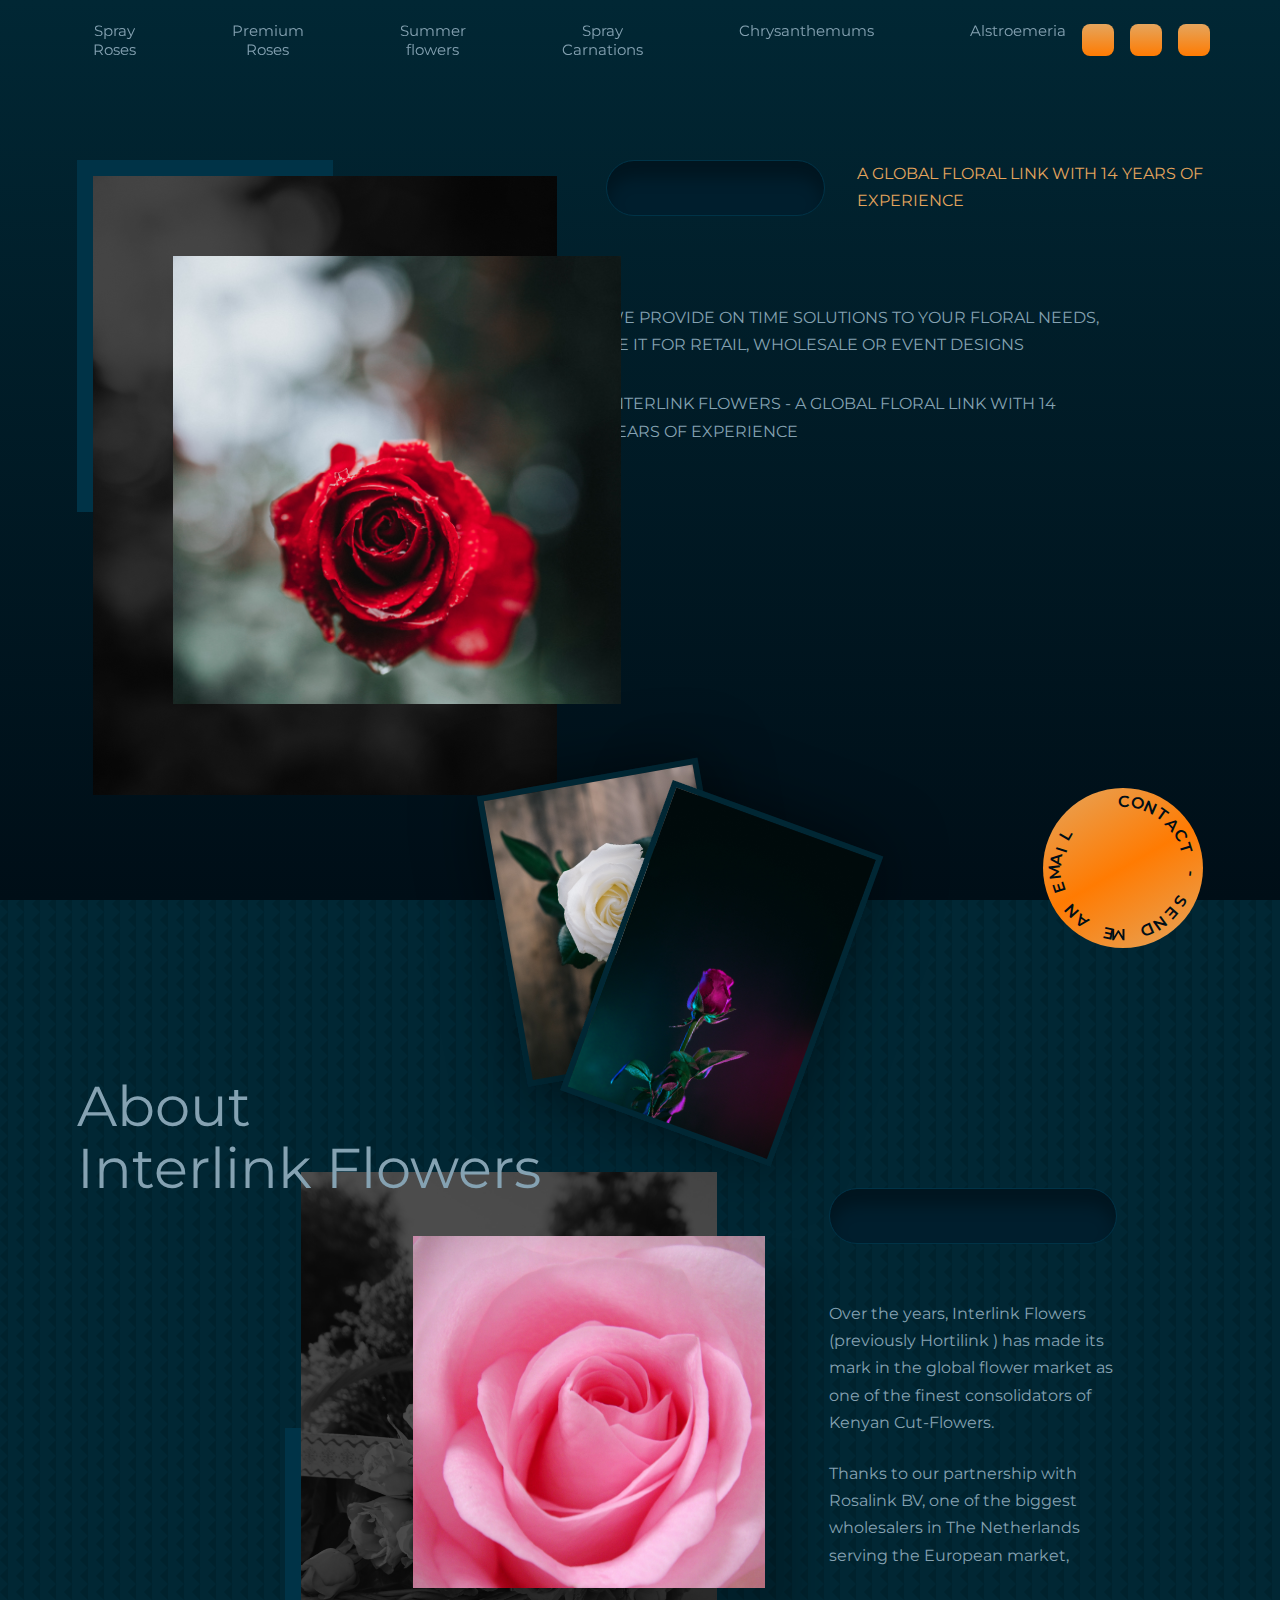
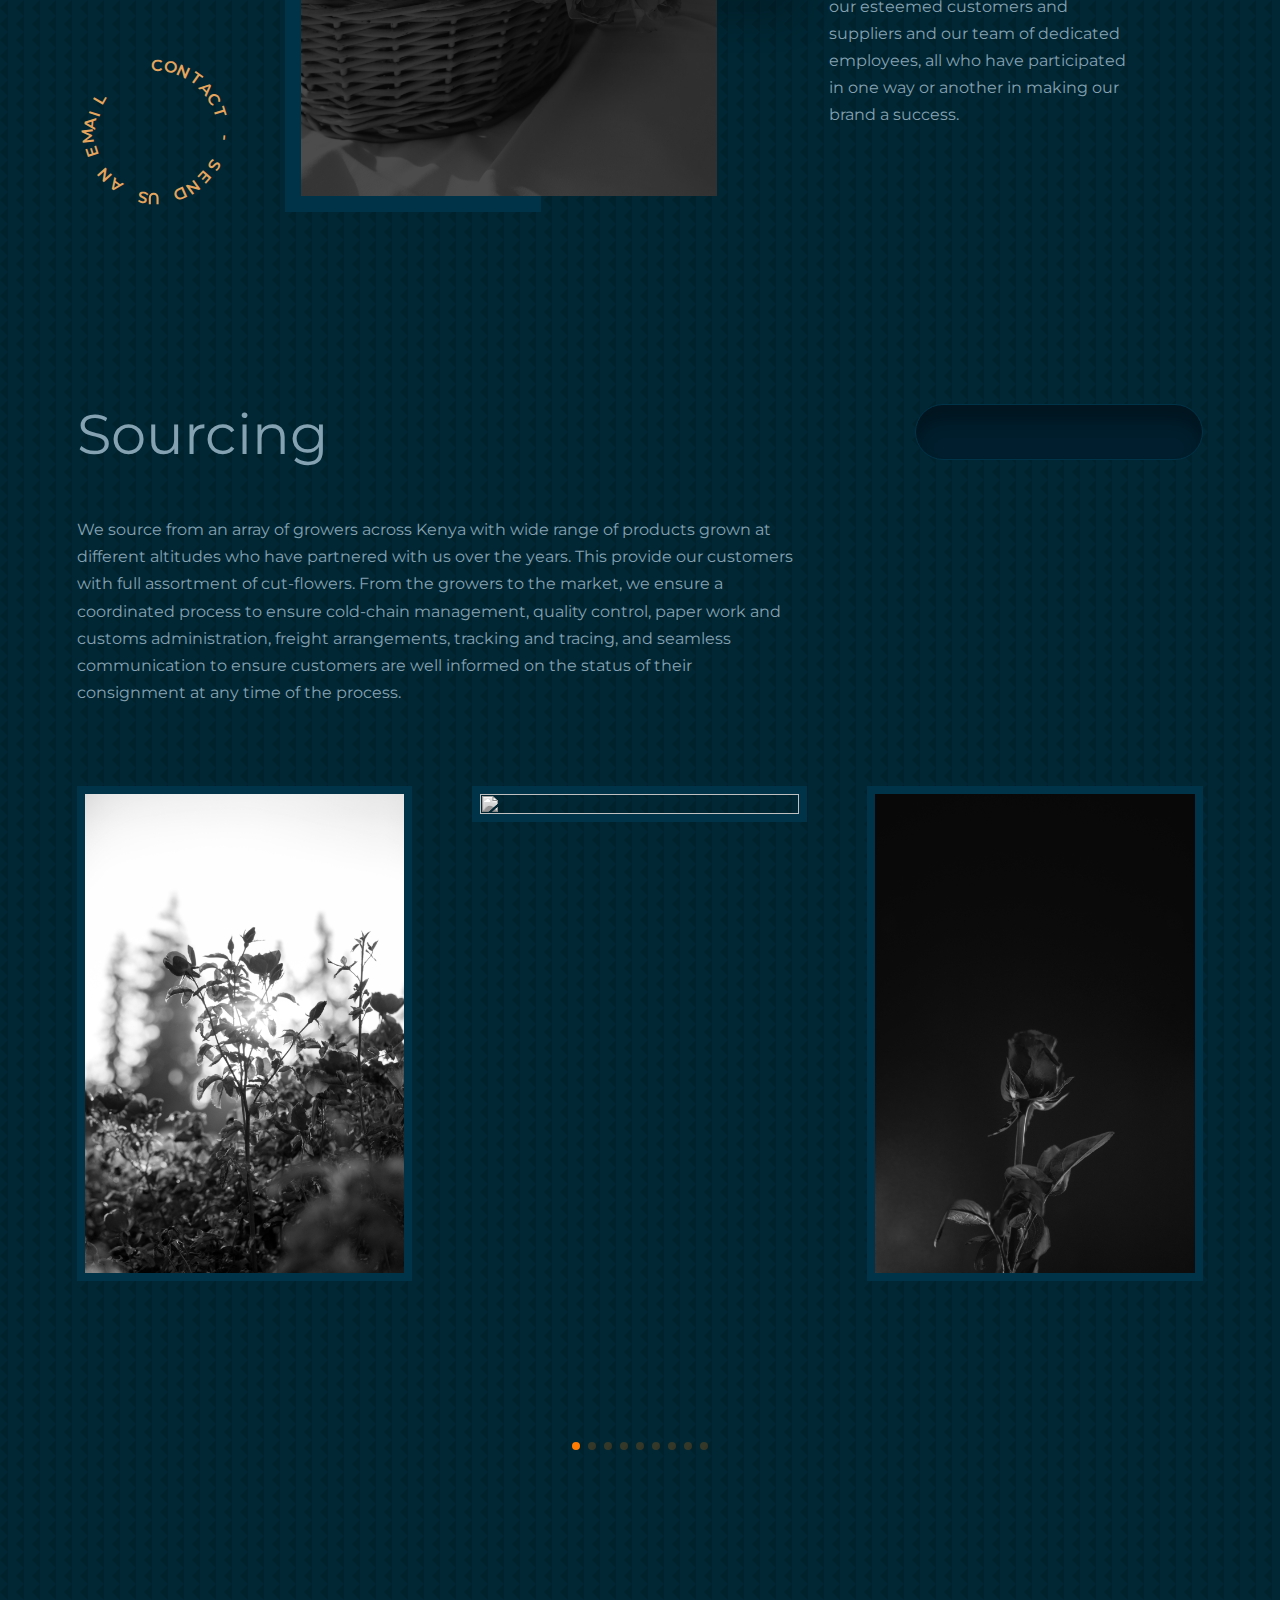
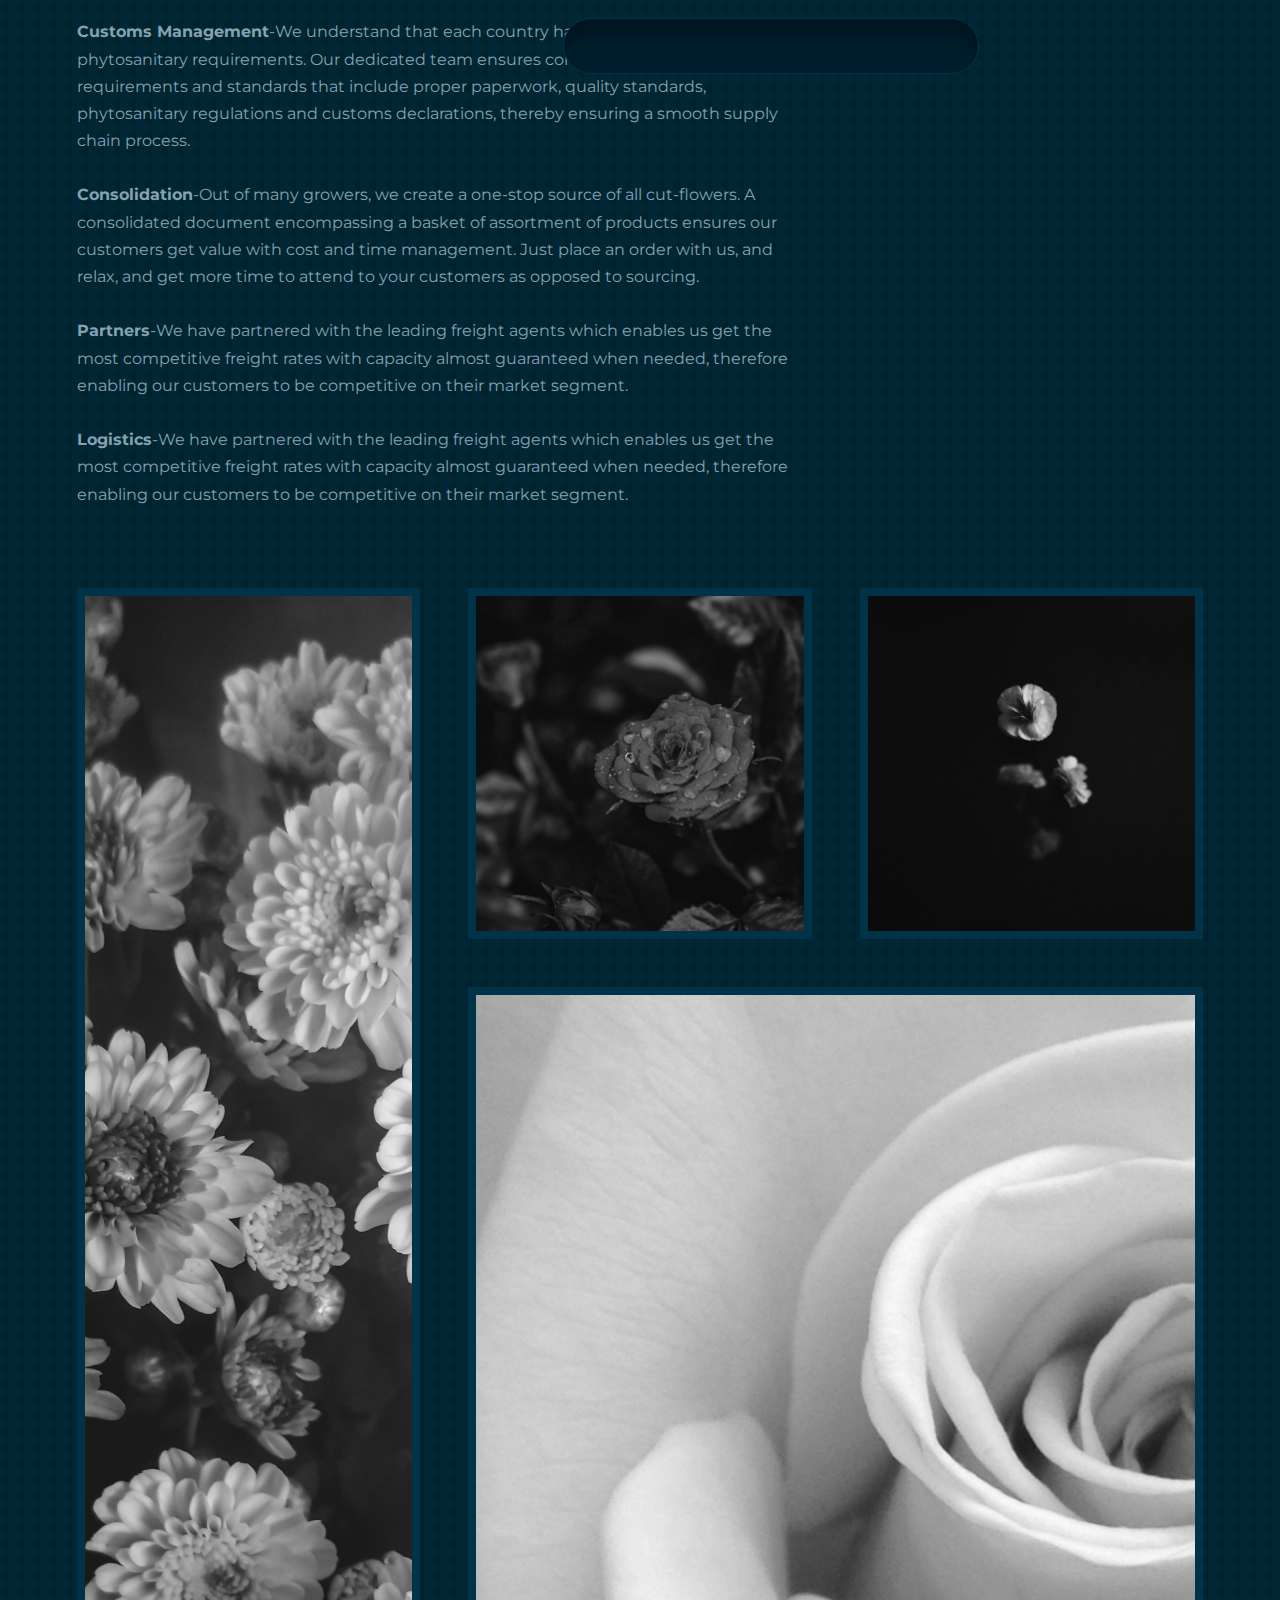
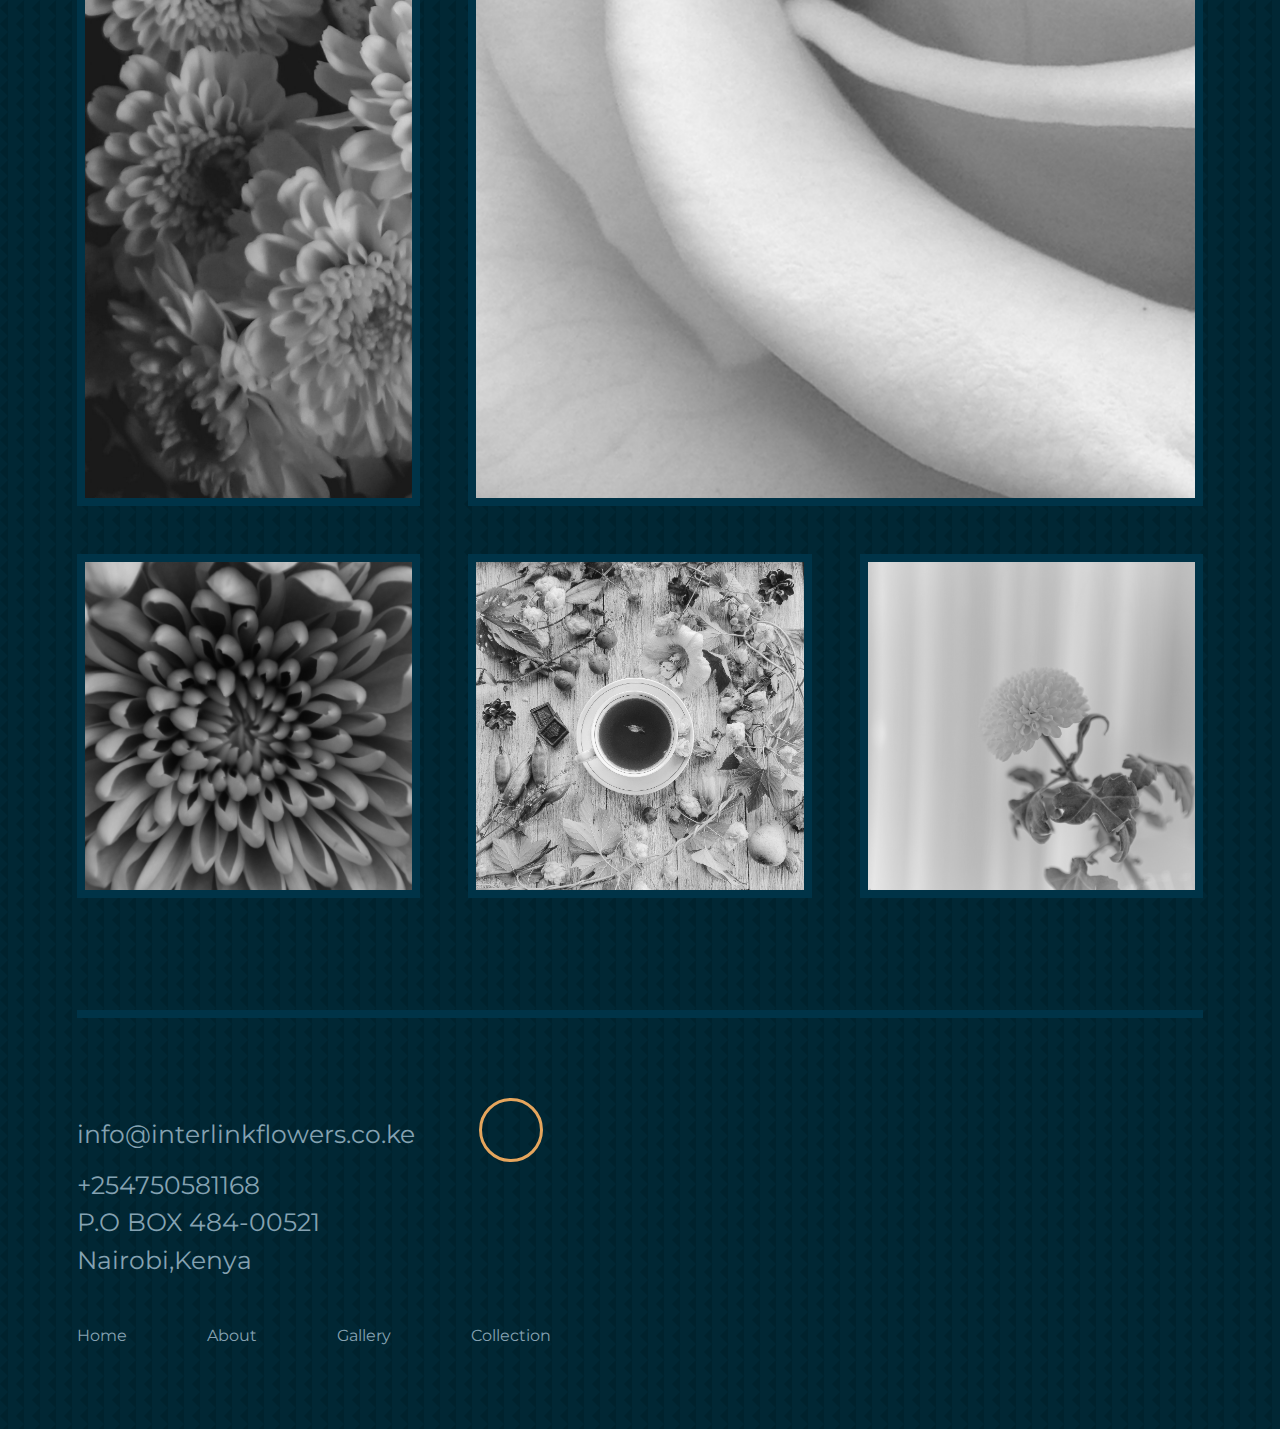
==== index.html @ 33b81137 "Updated the font-size of the footer content &  aligned it to center" ====
<html lang="en">
<head>
    <meta charset="UTF-8">
    <meta http-equiv="X-UA-Compatible" content="IE=edge">
    <meta name="viewport" content="width=device-width, initial-scale=1.0">
    <title>Interlink Flowers </title>
    <link rel="icon" href="images/interlink logo.png" type="image/icon type">
    <!-- GOOGLE FONT (Monserrat) -->
    <link href="https://fonts.googleapis.com/css2?family=Montserrat:wght@300;400;500;600;700&display=swap" rel="stylesheet">
    <!-- ICONSCOUT CDN -->
    <link rel="stylesheet" href="https://unicons.iconscout.com/release/v4.0.0/css/line.css">
    <!-- SWIPERJS CDN -->
    <link rel="stylesheet" href="https://unpkg.com/swiper/swiper-bundle.min.css"/>
    <!-- CUSTOM STYLESHEET -->
    <link rel="stylesheet" href="./style.css">
</head>
<body>
    <nav>
        <div class="container nav__container">
            <a href="index.html" class="nav__logo"><img src="./images/interlink logo.png" alt="Nav Logo"></a>
            <ul class="nav__links">
                <li><button class="homebutton"><a href="./sprayroses.html">Spray Roses</a></button></li>
                <li><button class="homebutton"><a href="./premiumroses.html">Premium Roses</a></button></li>
                <li><button class="homebutton"><a href="./summer.html">Summer flowers</a></button></li>
                <li><button class="homebutton"><a href="./sprayca.html">Spray Carnations</a></button></li>
                <li><button class="homebutton"><a href="./chrysan.html">Chrysanthemums</a></button></li>
                <li><button class="homebutton"><a href="./alstra.html">Alstroemeria</a></button></li>
            </ul>
            <ul class="nav__socials">
                <li><a href="https://instagram.com/" target="_blank"><i class="uil uil-instagram-alt"></i></a></li>
                <li><a href="https://instagram.com/" target="_blank"><i class="uil uil-twitter"></i></a></li>
                <li><a href="https://instagram.com/" target="_blank"><i class="uil uil-youtube"></i></a></li>
            </ul>
            <button class="nav__toggle-btn" id="nav__toggle-open"><i class="uil uil-bars"></i></button>
            <button class="nav__toggle-btn" id="nav__toggle-close"><i class="uil uil-multiply"></i></button>
        </div>
    </nav>
    <!--=================================== END OF NAV ===================================-->





    <header>
        <div class="container header__container">
            <div class="header__left">
                <div class="header__image-bg"></div>
                <div class="header__image-lg">
                    <img src="./images/cole-keister-euu4qG9WOnk-unsplash.jpg" alt="Header Image">
                </div>
                <div class="header__image-sm">
                    <img src="./images/cole-keister-euu4qG9WOnk-unsplash.jpg" alt="Header Image">
                </div>
            </div>
            <div class="header__right">
                <div class="header__head">
                    <div class="empty header__empty"></div>
                    <a class="header__tag">A GLOBAL FLORAL LINK WITH 14 YEARS OF EXPERIENCE</a>
                </div>
                <p>WE PROVIDE ON TIME SOLUTIONS TO YOUR FLORAL NEEDS, BE IT FOR RETAIL, WHOLESALE OR
                    EVENT DESIGNS</p>
                <p>
                    INTERLINK FLOWERS - A GLOBAL FLORAL LINK WITH 14 YEARS OF EXPERIENCE
                </p>
                <a href="mailto:info@interlinkflowers.co.ke" class="header__btn-md">Let's Talk</a>
            </div>
        </div>
    </header>
    <div class="header__frames">
        <div class="header__frame">
            <img src="./images/annie-spratt-pDGNBK9A0sk-unsplash.jpg" alt="Header Frame One">
        </div>
        <div class="header__frame">
            <img src="./images/d-ng-tr-n-qu-c-_FSA44MuXn4-unsplash.jpg" alt="Header Frame Two">
        </div>
    </div>
    <a href="mailto:" class="contact__btn header__btn">
        <i class="uil uil-arrow-up-right"></i>
        <p>CONTACT - SEND ME AN EMAIL</p>
    </a>
    <!--=================================== END OF HEADER ===================================-->





    <section id="about">
        <div class="container about__container">
            <h2 class="about__title">About<br/>Interlink Flowers</h2>
            <a href="mailto: info@interlinkflowers.co.ke" class="contact__btn about__btn">
                <i class="uil uil-arrow-up-right"></i>
                <p>CONTACT - SEND US AN EMAIL</p>
            </a>
            <div class="about__left">
                <div class="about__image">
                    <div class="about__image-bg"></div>
                    <div class="about__image-lg">
                        <img src="./images/brigitte-tohm-buUFEtmNnjc-unsplash.jpg" alt="About Interlink">
                    </div>
                    <div class="about__image-sm">
                        <img src="./images/mike-castro-demaria-94BUerwdFP8-unsplash.jpg" alt="About Interlink">
                    </div>
                </div>
            </div>
            <div class="about__right">
                <div class="empty about__empty"></div>
                <p>
                    Over the years, Interlink Flowers (previously Hortilink ) has made its mark in the global flower
market as one of the finest consolidators of Kenyan Cut-Flowers.
                </p>
                <p>
                    Thanks to our partnership with
                    Rosalink BV, one of the biggest wholesalers in The Netherlands serving the European market,
                </p>
                <p>
                    our
                    esteemed customers and suppliers and our team of dedicated employees, all who have participated
                    in one way or another in making our brand a success.
                </p>
            </div>
        </div>
    </section>
    <!--=================================== END OF ABOUT ===================================-->





    <section id="gallery">
        <div class="container gallery__container swiper mySwiper">
            <div class="gallery__head">
                <h2 class="gallery__title">Sourcing</h2>
                <div class="empty gallery__empty"></div>
            </div>
            <p>
                We source from an array of growers across Kenya with wide range of products grown at different
altitudes who have partnered with us over the years. This provide our customers with full
assortment of cut-flowers. From the growers to the market, we ensure a coordinated process to
ensure cold-chain management, quality control, paper work and customs administration, freight
arrangements, tracking and tracing, and seamless communication to ensure customers are well
informed on the status of their consignment at any time of the process.
            </p>
            
            
            <div class="swiper-wrapper">
                <article class="swiper-slide">
                    <img src="./images/jason-leung-nonlZlChSZQ-unsplash.jpg">
                </article>
                <article class="swiper-slide">
                    <img src="./images/corey-oconnell-RW7nLtLRHro-unsplash.jpg">
                </article>
                <article class="swiper-slide">
                    <img src="./images/d-ng-tr-n-qu-c-_FSA44MuXn4-unsplash (1).jpg">
                </article>
                <article class="swiper-slide">
                    <img src="./images/valerie-blanchett-iajkliejEiU-unsplash.jpg">
                </article>
                <article class="swiper-slide">
                    <img src="./images/andrew-johnson-ry13W09x_LY-unsplash.jpg">
                </article>
                <article class="swiper-slide">
                    <img src="./images/ornella-binni-glXJc3_V7V8-unsplash.jpg">
                </article>
                <article class="swiper-slide">
                    <img src="./images/ed-robertson-sqLVUTFtxVs-unsplash.jpg">
                </article>
                <article class="swiper-slide">
                    <img src="./images/anna-meshkov-0ATwmuGCBN4-unsplash.jpg">
                </article>
                <article class="swiper-slide">
                    <img src="./images/aaron-burden-2IzoIHBgYAo-unsplash.jpg">
                </article>
                <article class="swiper-slide">
                    <img src="./images/fatih-7FFR6CmvTSg-unsplash.jpg">
                </article>
                <article class="swiper-slide">
                    <img src="./images/fatih-TEG5oucbon4-unsplash.jpg">
                </article>
            </div>
            <div class="swiper-pagination"></div>
        </div>
    </section>
    <!--=================================== END OF GALLERY ===================================-->





    <section id="exhibitions">
        <div class="container exhibitions__container">
            <h2 class="exhibitions__title"></h2>
            <div class="empty exhibitions__empty"></div>
            <div class="exhibitions__head">
                <p>
                <b>Customs Management</b>-We understand that each country has its own customs and phytosanitary requirements. Our
dedicated team ensures compliance with all these requirements and standards that include proper
paperwork, quality standards, phytosanitary regulations and customs declarations, thereby ensuring
a smooth supply chain process. <br>

  <br> <b>Consolidation</b>-Out of many growers, we create a one-stop source of all cut-flowers. A consolidated document
encompassing a basket of assortment of products ensures our customers get value with cost and
time management. Just place an order with us, and relax, and get more time to attend to your
customers as opposed to sourcing. <br>

<br> <b>Partners</b>-We have partnered with the leading freight agents which enables us get the most competitive
freight rates with capacity almost guaranteed when needed, therefore enabling our customers to be
competitive on their market segment. <br>

<br> <b>Logistics</b>-We have partnered with the leading freight agents which enables us get the most competitive
freight rates with capacity almost guaranteed when needed, therefore enabling our customers to be
competitive on their market segment. <br>
                </p>
                
                
            </div>
            <div class="exhibitions__gallery">
                <article><img src="./images/zaki-ahmed-vrT4jBXF4YM-unsplash.jpg"></article>
                <article><img src="./images/e1.jpg"></article>
                <article><img src="./images/evie-s-gfN6Or1inS8-unsplash.jpg"></article>
                <article><img src="./images/valerie-blanchett-iajkliejEiU-unsplash.jpg"></article>
                <article><img src="./images/lesli-whitecotton-cOudg62Yevs-unsplash.jpg"></article>
                <article><img src="./images/lidiya-pavlikova-y_gKWLrw3N4-unsplash.jpg"></article>
                <article><img src="./images/sq-lim-7zno1tsyQvE-unsplash.jpg"></article>
            </div>
        </div>
    </section>
    <!--=================================== END OF EXHIBITIONS ===================================-->




    <footer>
        <div class="container footer__container">
            <div class="footer__head">
                <h2 class="footer__title"> info@interlinkflowers.co.ke</h2> <br>
                
                
                <a href="mailto: info@interlinkflowers.co.ke" class="footer__btn"><i class="uil uil-arrow-up-right"></i></a>
                
            </div>

            <h2 class="footer__title"> +254750581168</h2>
            <h2 class="footer__title">P.O BOX 484-00521</h2>
            <h2 class="footer__title">Nairobi,Kenya</h2>
            <ul class="footer__links">
                <li><a href="#">Home</a></li>
                <li><a href="#about">About</a></li>
                <li><a href="#gallery">Gallery</a></li>
                <li><a href="#exhibitions">Collection</a></li>
            </ul>
        </div>
    </footer>








    <!-- SWIPER JS CDN -->
    <script src="https://unpkg.com/swiper/swiper-bundle.min.js"></script>
    <script src="./main.js"></script>
</body>
</html>
---- style.css ----
:root {
    /* ========== GREEN THEME ========== */
    
    --color-primary: #ff7b02;
    --color-primary-variant: #e5a55d;
    --color-bg-1: #000e17;
    --color-bg-2: #001e2d;
    --color-bg-3: #012734;
    --color-bg-4: #003347;
    --color-light: #85a2b2;
    --color-white: hsl(0, 0%, 90%);

    /* ========== PURPLE THEME ========== */
    /* --color-primary: #ff7b02;
    --color-primary-variant: #e5a55d;
    --color-bg-1: #140021;
    --color-bg-2: #1e0032;
    --color-bg-3: #25003e;
    --color-bg-4: #36005a;
    --color-light: #d0b8e0;
    --color-white: hsl(0, 0%, 90%); */

    --container-width-lg: 88%;
    --container-width-md: 92%;

    --transition: all 400ms ease;
}

* {
    margin: 0;
    padding: 0;
    border: 0;
    outline: 0;
    list-style: none;
    text-decoration: none;
    box-sizing: border-box;
}

::-webkit-scrollbar {
    width: 0.5rem;
    background: rgb(229, 165, 93, 0.2);
}

::-webkit-scrollbar-thumb {
    width: 100%;
    background: var(--color-primary-variant);
    border-radius: 0.25rem;
}

html {
    scroll-behavior: smooth;
}

body {
    font-family: 'Montserrat', sans-serif;
    background: var(--color-bg-3) url('./images/bg-texture.png');
    color: var(--color-light);
    line-height: 1.7;
}

h1, h2 {
    line-height: 1.1;
    font-weight: 400;
}

h1 {
    font-size: 4rem;
    color: var(--color-white);
}

h2 {
    font-size: 3.5rem;
}

a {
    color: var(--color-light);
    transition: var(--transition);
}

a:hover {
    color: var(--color-primary);
}

.container {
    width: var(--container-width-lg);
    margin: 0 auto;
    max-width: 2160px;
}

img {
    display: block;
    object-fit: cover;
    width: 100%;
}



/* ========================= NAV ========================= */
nav {
    height: 5rem;
    width: 100vw;
    display: grid;
    place-items: center;
    position: fixed;
    top: 0;
    left: 0;
    z-index: 99;
}

/* nav class on scroll using javascript */
.window-scrolled {
    background: var(--color-bg-2);
    border-bottom: 0.2rem solid var(--color-bg-3);
    box-shadow: 0 1rem 1rem rgba(0, 0, 0, 0.3);
}

.nav__container {
    height: 100%;
    display: flex;
    justify-content: space-between;
    align-items: center;
}

/* only need on tablets and phones */
.nav__toggle-btn {
    display: none;
}

.nav__logo {
    width: 7.5rem;
}

.nav__links {
    display: flex;
    gap: 4rem;
}

.nav__socials {
    display: flex;
    gap: 1rem;
}

.nav__socials a {
    width: 2rem;
    height: 2rem;
    background: linear-gradient(var(--color-primary-variant), var(--color-primary));
    border-radius: 0.5rem;
    color: var(--color-bg-4);
    display: grid;
    place-items: center;
}

.nav__socials a:hover {
    box-shadow: 0 1rem 1rem rgba(0, 0, 0, 0.4);
}






/* ========================= HEADER ========================= */
header {
    max-width: 100vw;
    height: 100vh;
    position: relative;
    top: 0;
    background: linear-gradient(var(--color-bg-3), var(--color-bg-1));
    overflow: hidden;
}

.header__container {
    display: grid;
    grid-template-columns: 43% 53%;
    gap: 4%;
    margin-top: 10rem;
    position: relative;
}

.header__image-bg {
    background: var(--color-bg-4);
    height: 22rem;
    width: 16rem;
    position: absolute;
}

.header__image-lg {
    width: 29rem;
    position: relative;
    top: 1rem;
    left: 1rem;
    filter: saturate(0) brightness(0.3);
    transition: var(--transition);
}

.header__image-sm {
    width: 28rem;
    height: 28rem;
    overflow: hidden;
    position: absolute;
    left: 6rem;
    top: 6rem;
    transition: var(--transition);
}

.header__left:hover .header__image-sm {
    opacity: 0;
}

.header__left:hover .header__image-lg {
    filter: saturate(1) brightness(1);
    border: 1rem solid var(--color-bg-4);
    top: 0;
    left: 0;
}


.header__head {
    display: flex;
    gap: 2rem;
    align-items: flex-start;
}

/* general empty styles */
.empty {
    height: 3.5rem;
    width: 18rem;
    background: var(--color-bg-2);
    border-radius: calc(3.5rem / 2);
    margin-bottom: 3.5rem;
    box-shadow: inset 0 1rem 1rem rgba(0, 0, 0, 0.3);
    border: 1px solid var(--color-bg-4);
}

.header__tag {
    color: var(--color-primary-variant);
}

.header__right p {
    margin-top: 2rem;
    width: 85%;
}

/* only shows on tablets and phones */
.header__btn-md {
    display: none;
}

.header__frames {
    position: absolute;
    top: 88vh;
    right: 47rem;
    transition: var(--transition);
}

.header__frame {
    width: 14rem;
    border: 0.4rem solid var(--color-bg-3);
    box-shadow: 0 0 4rem rgba(0, 0, 0, 0.5);
    position: absolute;
    transform: rotate(-10deg);
    transform-origin: bottom left;
    transition: var(--transition);
}

.header__frame:nth-child(2) {
    transform: rotate(20deg);
    top: -2rem;
    left: 2rem;
}

.header__frames:hover .header__frame {
    transform: rotate(0);
}

.header__frames:hover .header__frame:nth-child(2) {
    top: 0;
    left: 15rem;
}


/* general style for contact buttons */
.contact__btn {
    color: var(--color-bg-1);
    width: 10rem;
    height: 10rem;
    border-radius: 50%;
    display: grid;
    place-items: center;
    cursor: pointer;
    transition: var(--transition);
}

.header__btn {
    background: linear-gradient(-30deg, var(--color-primary-variant), var(--color-primary), var(--color-primary-variant));
    position: absolute;
    right: 6%;
    bottom: -3rem;
}

.header__btn:hover {
    box-shadow: 0 2rem 2rem rgba(0, 0, 0, 0.3);
    transform: translateY(-1rem);
    color: var(--color-bg-1)
}

.contact__btn i {
    font-size: 3.5rem;
    position: absolute;
}

.contact__btn p {
    font-size: 1rem;
    font-weight: 600;
    width: 10rem;
    height: 10rem;
    display: flex;
    justify-content: center;
    animation: spinText 30s linear infinite;
}

.contact__btn p span {
    position: absolute;
    transform-origin: 0.3rem 5rem;
}

@keyframes spinText {
    to {
        transform: rotate(360deg);
    }
}



/* ========================= ABOUT ========================= */
#about {
    margin-top: 18rem;
}

.about__container {
    display: grid;
    grid-template-columns: 10rem 26rem auto;
    gap: 3rem;
    position: relative;
}

.about__title {
    position: absolute;
    top: -7rem;
    z-index: 1;
}

.about__btn {
    color: var(--color-primary-variant);
    align-self: end;
}

.about__btn:hover {
    transform: translateY(-1rem);
    color: var(--color-primary);
}

.about__image {
    position: relative;
}

.about__image-bg {
    width: 16rem;
    height: 24rem;
    position: absolute;
    bottom: 0;
    background: var(--color-bg-4);
}

.about__image-lg {
    position: relative;
    left: 1rem;
    bottom: 1rem;
    filter: saturate(0) brightness(0.3);
    transition: 500ms ease;
}

.about__image-sm {
    position: absolute;
    top: 3rem;
    left: 8rem;
    height: 22rem;
    width: 22rem;
    overflow: hidden;
    box-shadow: 2rem 2rem 2rem rgba(0, 0, 0, 0.2);
    transition: 500ms ease;
}

.about__image:hover .about__image-sm {
    opacity: 0;
}

.about__image:hover .about__image-lg {
    filter: saturate(1) brightness(1);
    box-shadow: 0 3rem 3rem rgba(0, 0, 0, 0.2);
    border: 1rem solid var(--color-bg-4);
    left: 0;
    bottom: 0;
}

.about__right {
    margin-left: 5rem;
}

.about__right p {
    margin: 0 4rem 1.5rem 0;
}


/* ========================= GALLERY ========================= */
#gallery {
    margin-top: 12rem;
}

.gallery__head {
    display: flex;
    justify-content: space-between;
}

.gallery__container p {
    width: 45rem;
}

.swiper-wrapper {
    margin-top: 5rem;
    height: 37rem;
    padding-bottom: 5rem;
}

.swiper-slide {
    border: 0.5rem solid var(--color-bg-4);
    height: fit-content;
    max-height: 36rem;
    overflow: hidden;
    transition: var(--transition);
}

.swiper-slide:hover {
    box-shadow: 0 3rem 3rem rgba(0, 0, 0, 0.4);
}

.swiper-slide img {
    filter: saturate(0);
    transition: var(--transition);
}

.swiper-slide:hover img {
    filter: saturate(1)
}

.swiper-pagination-bullet {
    background: var(--color-primary);
}


/* ========================= EXHIBITIONS ========================= */
#exhibitions {
    margin-top: 10rem;
}

.exhibitions__container {
    position: relative;
}

.exhibitions__empty {
    width: 26rem;
    position: absolute;
    right: 14rem;
    top: 0;
}

.exhibitions__head {
    display: grid;
    grid-template-columns: auto 10rem;
    justify-content: space-between;
    align-items: center;
}

.exhibitions__head > p {
    width: 45rem;
}

.exhibitions__btn {
    color: var(--color-primary-variant);
}

.exhibitions__btn:hover {
    transform: translateY(-1rem);
}

.exhibitions__gallery {
    display: grid;
    grid-template-columns: repeat(3, 1fr);
    margin-top: 5rem;
    gap: 3rem;
}

.exhibitions__gallery article {
    border: 0.5rem solid var(--color-bg-4);
    transition: var(--transition);
}

.exhibitions__gallery article:nth-child(1) {
    grid-row: 1/3;
}

.exhibitions__gallery article:nth-child(4) {
    grid-column: 2/4;
    grid-row: 2/3;
}

.exhibitions__gallery article img {
    height: 100%;
    filter: saturate(0);
    transition: var(--transition);
}

.exhibitions__gallery article:hover img {
    filter: saturate(1);
}

.exhibitions__gallery article:hover {
    box-shadow: 0 4rem 4rem rgba(0, 0, 0, 0.5);
}


/* ========================= FOOTER ========================= */
footer {
    margin-top: 7rem;
}

.footer__container {
    border-top: 0.5rem solid var(--color-bg-4);
    padding-top: 5rem;
}

.footer__head {
    display: flex;
    align-items: center;
    gap: 2rem;
}

.footer__title {
    font-size: 25px;
    margin-top: 10px;
}

.footer__btn {
    width: 4rem;
    height: 4rem;
    border: 0.2rem solid var(--color-primary-variant);
    border-radius: 50%;
    font-size: 3rem;
    color: var(--color-primary-variant);
    display: flex;
    justify-content: center;
    align-items: center;
    transition: var(--transition);
}

.footer__btn:hover {
    transform: translateY(-1rem);
    border-color: var(--color-primary);
}

.footer__links {
    margin: 3rem 0 5rem;
    display: flex;
    align-items: center;
    gap: 5rem;
}

.homebutton {
    font-size: 15px;
    border: none;
    outline: none;
    padding: 14px 16px;
    background-color: inherit;
    font-family: inherit; /* Important for vertical align on mobile phones */
    margin: 0; /* Important for vertical align on mobile phones */
  }

.homebutton:active{
    color: #ff7b02;
}

.dropdown {
    float: left;
    overflow: hidden;
  }
  
  /* Dropdown button */
  .dropdown .dropbtn {
    font-size: 16px;
    border: none;
    outline: none;
    color:  #85a2b2;
    padding: 14px 16px;
    background-color: inherit;
    font-family: inherit; /* Important for vertical align on mobile phones */
    margin: 0; /* Important for vertical align on mobile phones */
  }
  
  /* Add a red background color to navbar links on hover */
  .navbar a:hover, .dropdown:hover .dropbtn {
    background-color: transparent;
    color:  #ff7b02;
  }
  
  /* Dropdown content (hidden by default) */
  .dropdown-content {
    display: none;
    position: absolute;
    background-color:transparent;
    min-width: 160px;
    box-shadow: 0px 8px 16px 0px rgba(0,0,0,0.2);
    z-index: 1;
  }
  
  /* Links inside the dropdown */
  .dropdown-content a {
    float: none;
    color:  #85a2b2;
    padding: 12px 16px;
    text-decoration: none;
    display: block;
    text-align: left;
  }
  
  /* Add a grey background color to dropdown links on hover */
  .dropdown-content a:hover {
    background-color: #ff7b02;
    color: black;
  }
  
  /* Show the dropdown menu on hover */
  .dropdown:hover .dropdown-content {
    display: block;
  }

/*============================= MEDIA QUERIES (medium screens) =============================*/
@media screen and (max-width: 1024px) {
    .container {
        width: var(--container-width-md);
        position: relative;
    }

    h1 {
        font-size: 2.5rem;
        line-height: 1.3;
    }

    h2 {
        font-size: 2.5rem;
    }

    /* =============== NAV ============= */
    .nav__socials {
        display: none;
    }

    .nav__links {
        position: absolute;
        top: 100%;
        right: 0;
        flex-direction: column;
        gap: 0;
        display: none;
        perspective: 400px;
    }

    .nav__links li {
        height: 5rem;
        box-shadow: -3rem 3rem 3rem rgba(0, 0, 0, 0.7);
        animation: navAnimation 600ms ease forwards;
        transform: rotateX(90deg);
        opacity: 0;
        transform-origin: top;
    }

    .nav__links li:nth-child(2) {
        animation-delay: 200ms;
    }

    .nav__links li:nth-child(3) {
        animation-delay: 400ms;
    }

    .nav__links li:nth-child(4) {
        animation-delay: 600ms;
    }

    @keyframes navAnimation {
        to {
            transform: rotateX(0);
            opacity: 1;
        }
    }

    .nav__links li a {
        background: var(--color-bg-4);
        height: 100%;
        width: 100%;
        display: flex;
        align-items: center;
        padding: 1rem 5rem 1rem 3rem;
        border-top: 1px solid var(--color-bg-2);
    }

    .nav__toggle-btn {
        display: inline-block;
        font-size: 2rem;
        background: transparent;
        cursor: pointer;
        color: var(--color-white);
    }

    #nav__toggle-close {
        display: none;
    }




    /* =============== HEADER ============= */
    header {
        height: fit-content;
        padding: 12rem 0 10rem;
        display: grid;
        place-items: center;
    }

    .header__image-bg, .header__image-sm {
        display: none;
    }

    .header__container {
        grid-template-columns: 40% 54%;
        gap: 6%;
        margin: 0;
    }

    .header__image-lg {
        filter: saturate(1) brightness(1);
        border: 1rem solid var(--color-bg-2);
        border-radius: 15rem 15rem 0 0;
        overflow: hidden;
        width: 100%;
        top: 0;
        left: 0;
    }

    .empty {
        display: none;
    }

    .header__tag {
        margin-bottom: 1rem;
    }

    .header__right p {
        width: 100%;
        margin-top: 1.5rem;
    }

    .header__frames, .contact__btn {
        display: none;
    }

    .header__btn-md {
        background: linear-gradient(135deg, var(--color-primary-variant), var(--color-primary));
        color: var(--color-bg-1);
        margin-top: 2rem;
        display: inline-block;
        padding: 0.6rem 1.6rem;
        font-weight: 600;
        border-radius: 0.3rem;
    }

    .header__btn-md:hover {
        color: var(--color-bg-1);
    }




    /* =============== ABOUT ============= */
    .about__container {
        grid-template-columns: 40% 54%;
        gap: 6%;
    }

    .about__image-bg, .about__image-sm {
        display: none;
    }

    .about__image-lg {
        left: 0;
        top: 0;
        filter: saturate(1) brightness(1);
    }

    .about__image:hover .about__image-lg {
        border: none;
    }

    .about__right {
        margin: 0;
    }

    .about__right p {
        margin-bottom: 1rem;
    }


    /* =============== GALLERY ============= */
    #gallery {
        margin-top: 8rem;
    }

    .gallery__container p {
        width: 100%;
        margin-top: 2rem;
    }

    .swiper-wrapper {
        margin-top: 4rem;
        height: fit-content;
    }


    /* =============== EXHIBITIONS ============= */
    .exhibitions__head > p {
        width: 100%;
        margin-top: 2rem;
    }

    .exhibitions__gallery {
        margin-top: 3rem;
        gap: 1rem;
    }

    .exhibitions__gallery article {
        border: none;
    }

}





/*============================= MEDIA QUERIES (small screens) =============================*/
@media screen and (max-width: 600px) {
    h1, h2 {
        font-size: 2rem;
        line-height: 1.3;
        color: var(--color-white);
    }

    header {
        padding: 0;
        padding-bottom: 6rem;
    }

    .header__container {
        grid-template-columns: 1fr;
        gap: 1rem;
        text-align: center;
    }

    .header__image-lg {
        width: 80%;
        height: 20rem;
        margin: 0 auto;
        margin-top: 7rem;
        overflow: hidden;
        border-radius: 15rem 15rem 0 0;
    }
    
    .header__head {
        justify-content: center;
    }

    .header__right p {
        margin-top: 1rem;
    }

    .header__title {
        margin-top: 1rem;
    }



    /* ===================DROPDOWN MENU ========== */

    /* .cool.dropbtn {
        font-size: 16px;
        cursor: pointer;
        background-color: rgba(255, 117, 197, 0.18);
        text-align: center;
        margin: 5px auto;
        padding: 5px;
    }
      
      /* Dropdown button on hover & focus */
    /* .dropbtn:active {
        background-color: rgba(255, 117, 197, 0.18);
      } */
      
      /* The container <div> - needed to position the dropdown content
    .dropdown {
        position: relative;
        display: inline-block;
      } */
      
      /* Dropdown Content (Hidden by Default) */
    /* .dropdown-content {
        display: none;
        position: relative;
        background-color: #f1f1f1;
        width: 100%;
        min-width: 160px;
        box-shadow: 0px 8px 16px 0px rgba(0, 0, 0, 0.2);
        z-index: 1;
      } */
      
      /* Change color of dropdown links on hover */
      /* .dropdown-content a:hover {
        background-color: #ddd;
      } */
      
      /* Show the dropdown menu (use JS to add this class to the .dropdown-content container when the user clicks on the dropdown button) */
      /* .show {
        display: block;
      } */ */



    /* =============== ABOUT =============== */
    .about__container {
        grid-template-columns: 1fr;
        gap: 2rem;
    }

    .about__right p {
        width: 100%;
    }

    .swiper-slide {
        border: 0;
    }




    /* =============== GALLERY =============== */
    #gallery {
        margin-top: 6rem;
    }

    .gallery__container p {
        margin-top: 1rem;
    }

    .swiper-wrapper {
        margin-top: 3rem;
    }



    /* =============== EXHIBITIONS =============== */
    #exhibitions {
        margin-top: 6rem;
    }

    .exhibitions__head {
        grid-template-columns: 1fr;
    }

    .exhibitions__head > p {
        margin-top: 1rem;
    }

    .exhibitions__gallery {
        display: block;
    }

    .exhibitions__gallery article {
        width: 100%;
        height: fit-content;
        margin-bottom: 1rem;
    }


    /* =============== FOOTER =============== */
    .footer__head {
        flex-direction: column;
        height: fit-content;
        
    }

    /* .footer__head h2 {
        font-size: 20px;
    } */

    .footer__title {
        font-size: 15px;
        text-align: center;
        margin-top: 10px;
    }

    .footer__links {
        flex-direction: column;
        gap: 1rem;
        margin-top: 2rem;
    }

    .footer__btn {
        width: 3rem;
        height: 3rem;
    }


}
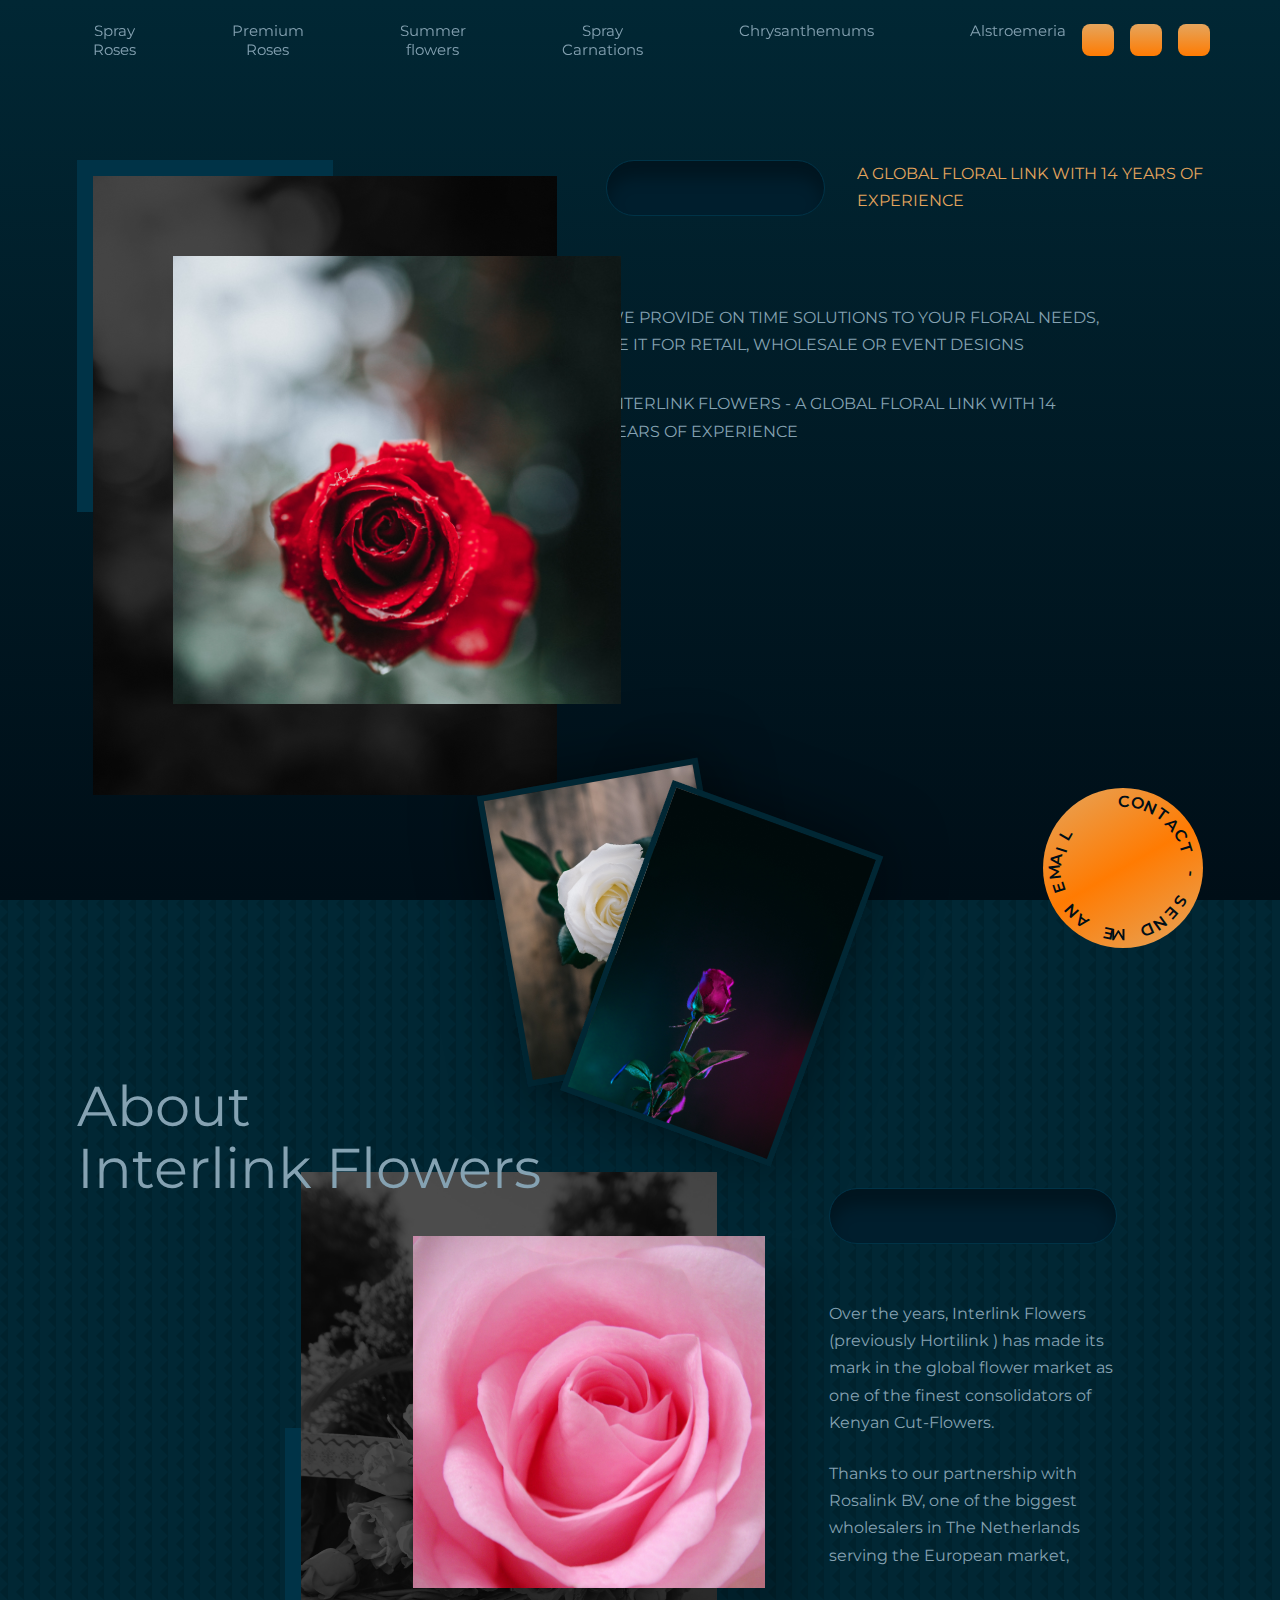
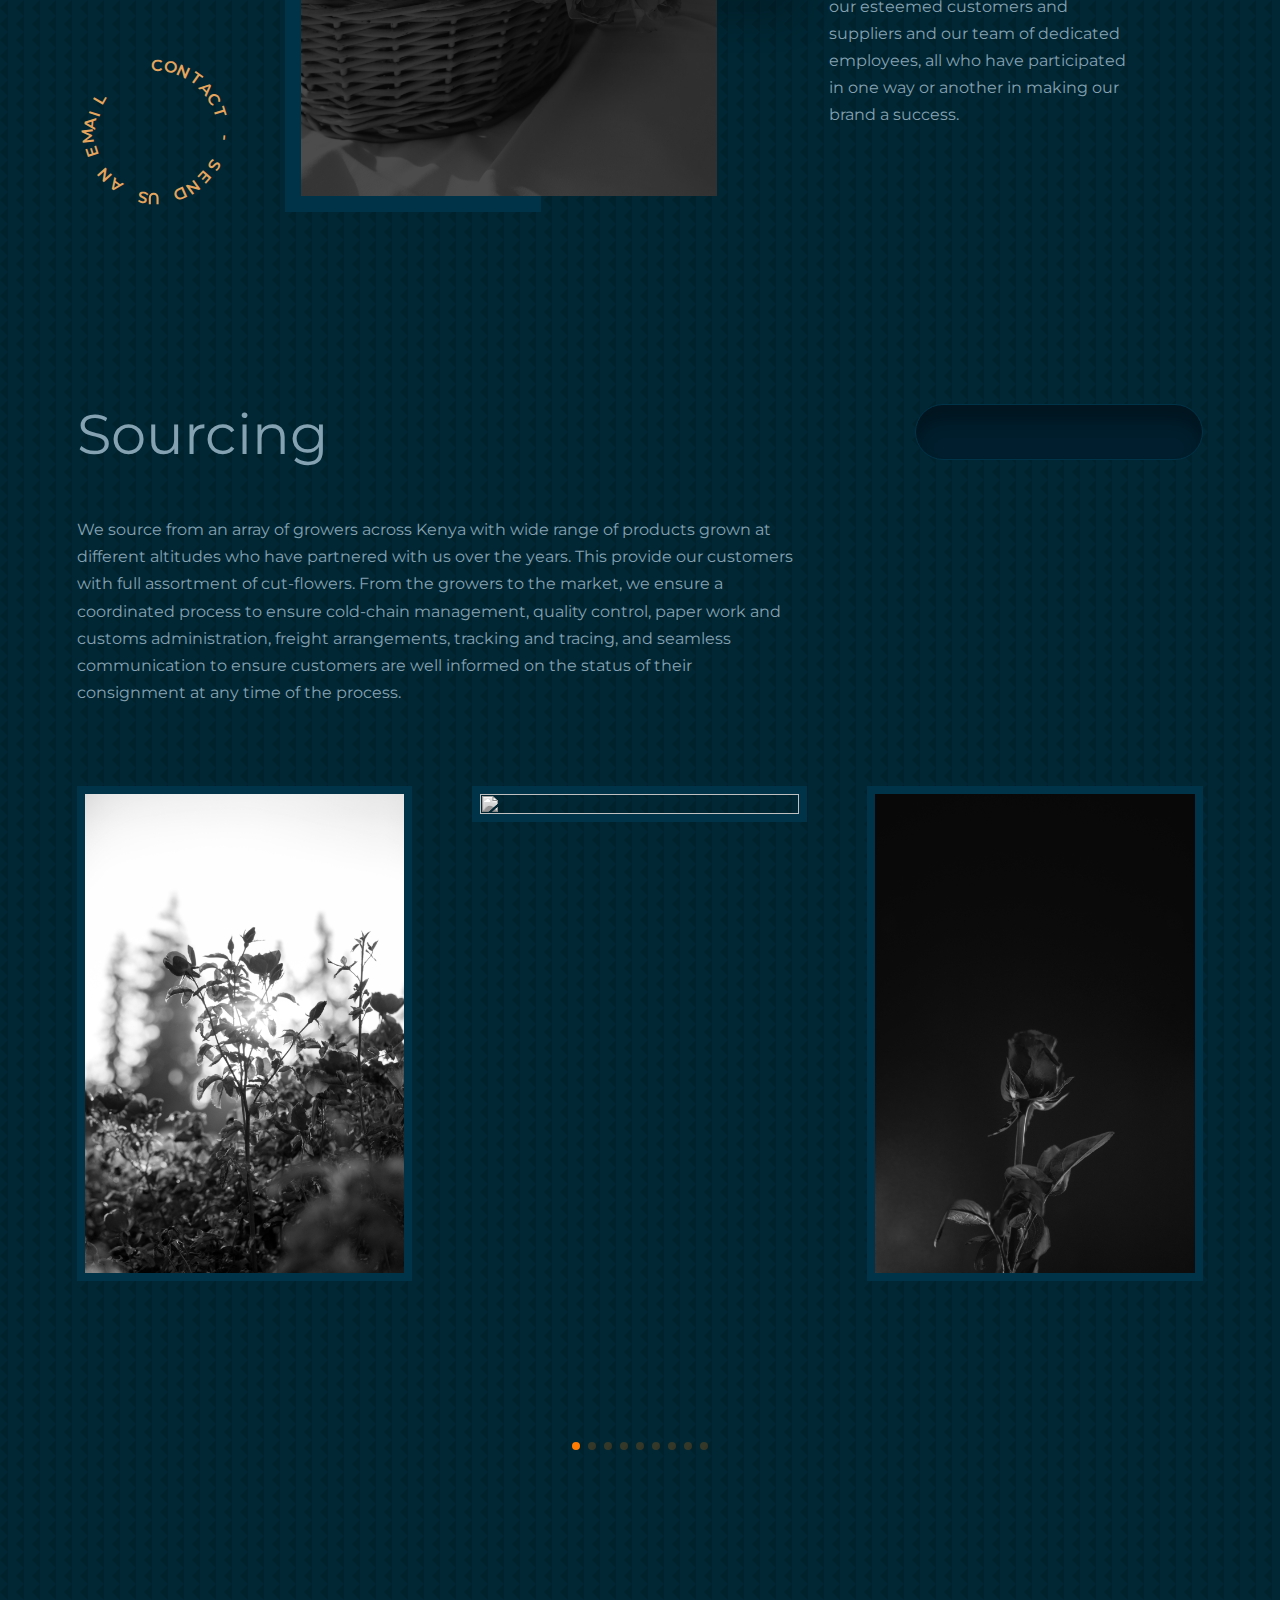
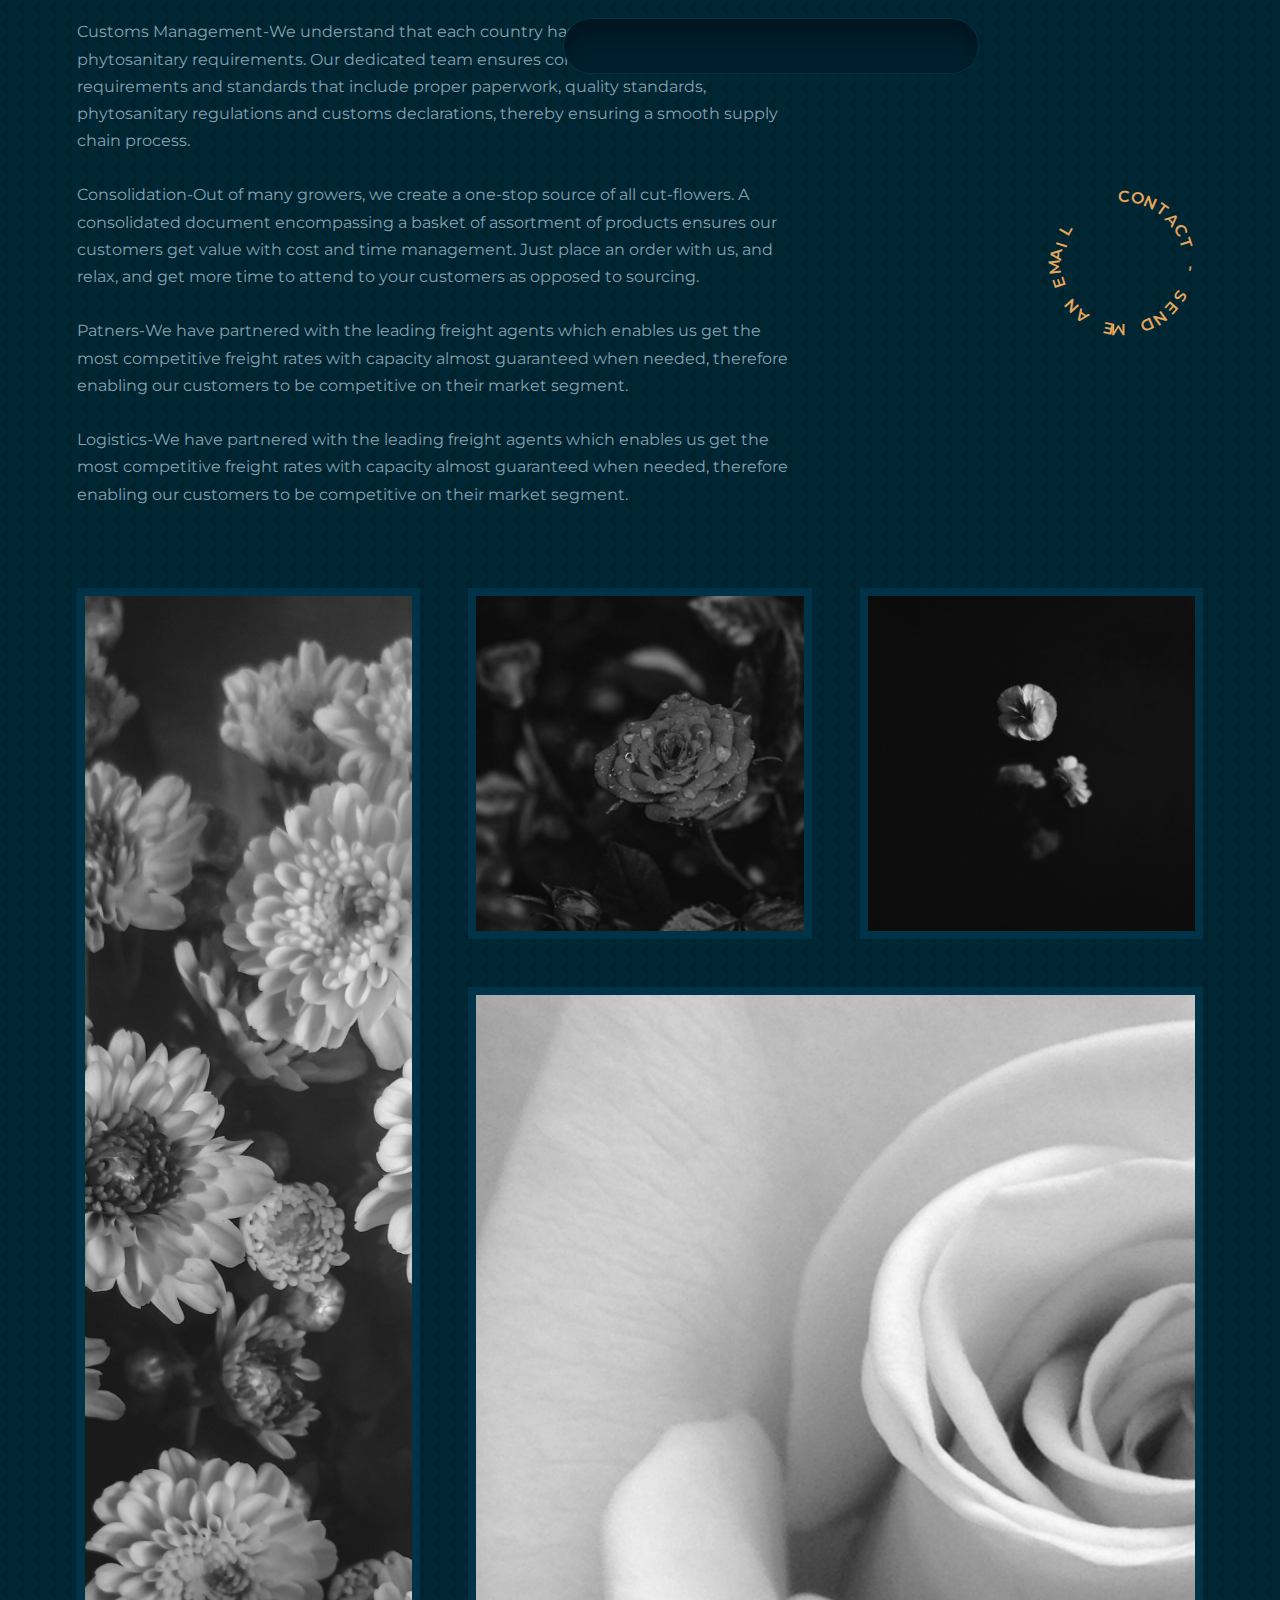
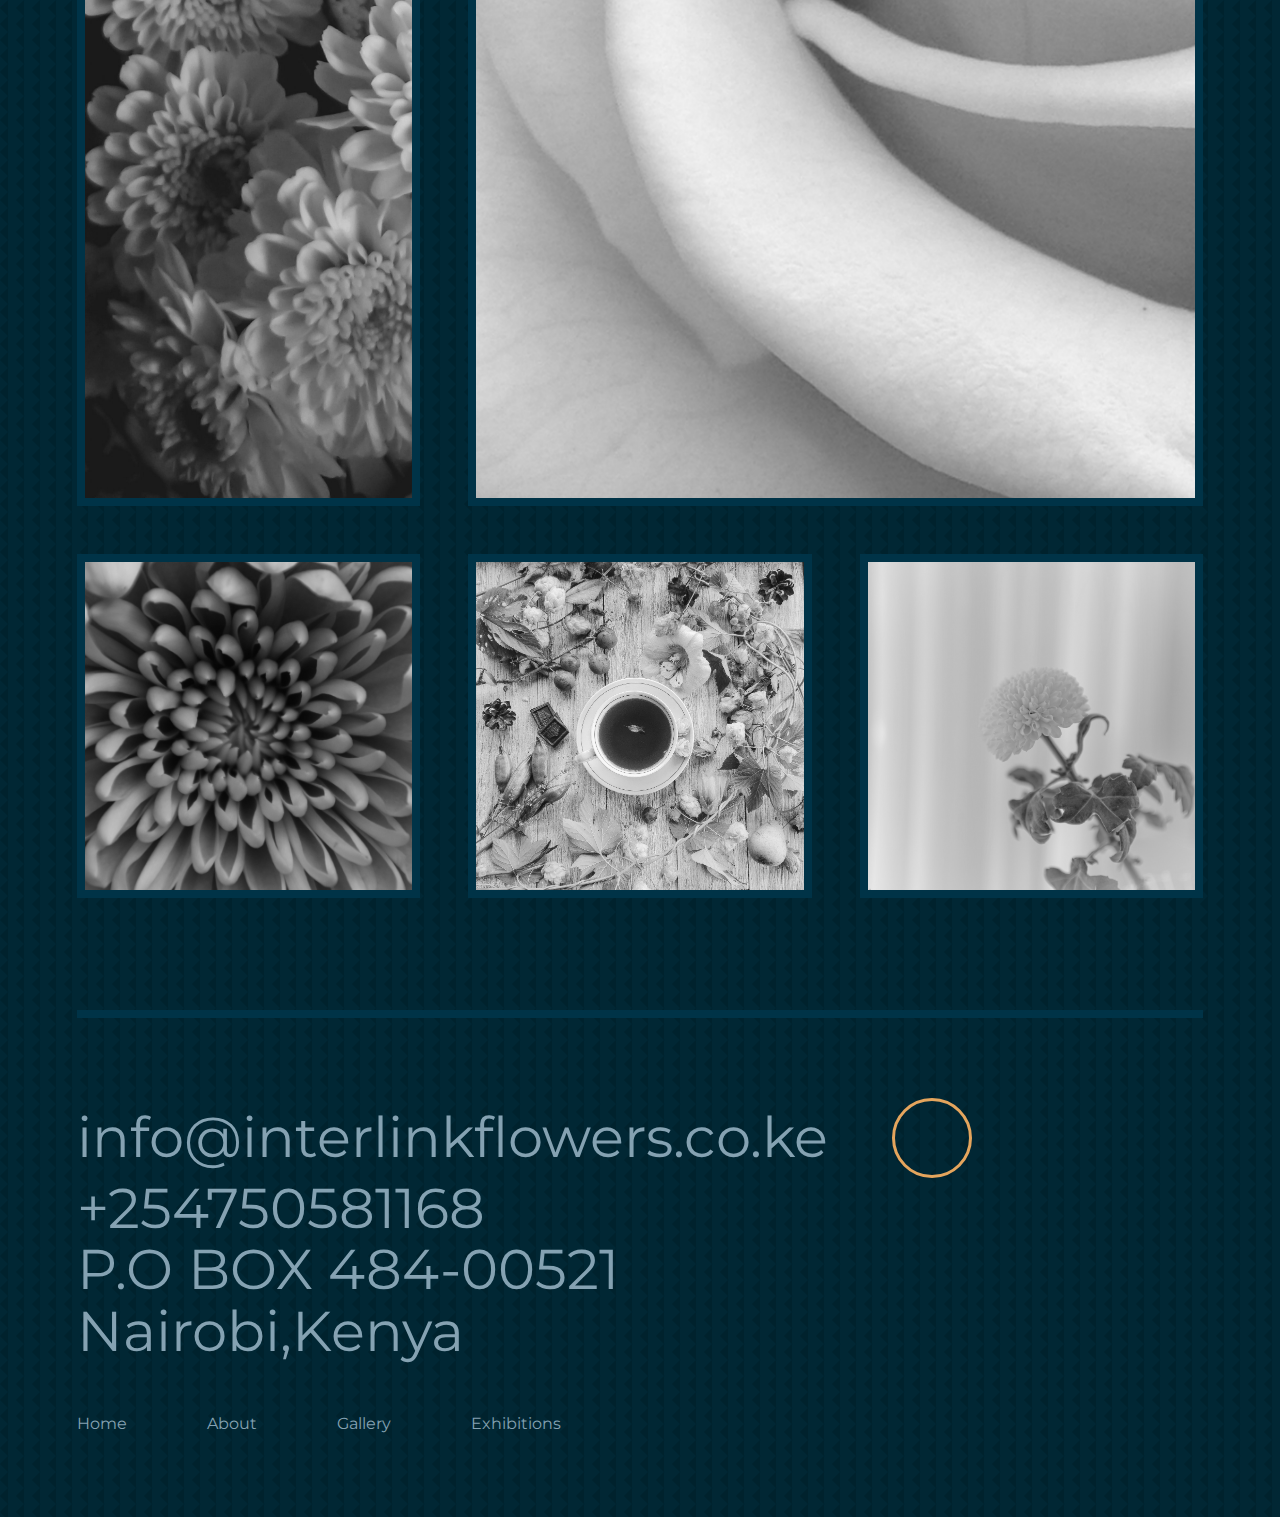
==== commit 75b3627f: "pahes" ====
--- a/index.html
+++ b/index.html
@@ -18,6 +18,7 @@
     <nav>
         <div class="container nav__container">
             <a href="index.html" class="nav__logo"><img src="./images/interlink logo.png" alt="Nav Logo"></a>
+            
             <ul class="nav__links">
                 <li><button class="homebutton"><a href="./sprayroses.html">Spray Roses</a></button></li>
                 <li><button class="homebutton"><a href="./premiumroses.html">Premium Roses</a></button></li>
@@ -26,6 +27,8 @@
                 <li><button class="homebutton"><a href="./chrysan.html">Chrysanthemums</a></button></li>
                 <li><button class="homebutton"><a href="./alstra.html">Alstroemeria</a></button></li>
             </ul>
+        
+        
             <ul class="nav__socials">
                 <li><a href="https://instagram.com/" target="_blank"><i class="uil uil-instagram-alt"></i></a></li>
                 <li><a href="https://instagram.com/" target="_blank"><i class="uil uil-twitter"></i></a></li>
@@ -192,26 +195,29 @@
             <div class="empty exhibitions__empty"></div>
             <div class="exhibitions__head">
                 <p>
-                <b>Customs Management</b>-We understand that each country has its own customs and phytosanitary requirements. Our
+                 Customs Management-We understand that each country has its own customs and phytosanitary requirements. Our
 dedicated team ensures compliance with all these requirements and standards that include proper
 paperwork, quality standards, phytosanitary regulations and customs declarations, thereby ensuring
 a smooth supply chain process. <br>
 
-  <br> <b>Consolidation</b>-Out of many growers, we create a one-stop source of all cut-flowers. A consolidated document
+  <br> Consolidation-Out of many growers, we create a one-stop source of all cut-flowers. A consolidated document
 encompassing a basket of assortment of products ensures our customers get value with cost and
 time management. Just place an order with us, and relax, and get more time to attend to your
 customers as opposed to sourcing. <br>
 
-<br> <b>Partners</b>-We have partnered with the leading freight agents which enables us get the most competitive
+<br>Patners-We have partnered with the leading freight agents which enables us get the most competitive
 freight rates with capacity almost guaranteed when needed, therefore enabling our customers to be
 competitive on their market segment. <br>
 
-<br> <b>Logistics</b>-We have partnered with the leading freight agents which enables us get the most competitive
+<br>Logistics-We have partnered with the leading freight agents which enables us get the most competitive
 freight rates with capacity almost guaranteed when needed, therefore enabling our customers to be
 competitive on their market segment. <br>
                 </p>
                 
-                
+                <a href="mailto:support@egattor.com" class="contact__btn exhibitions__btn">
+                    <i class="uil uil-arrow-up-right"></i>
+                    <p>CONTACT - SEND ME AN EMAIL</p>
+                </a>
             </div>
             <div class="exhibitions__gallery">
                 <article><img src="./images/zaki-ahmed-vrT4jBXF4YM-unsplash.jpg"></article>
@@ -246,7 +252,7 @@
                 <li><a href="#">Home</a></li>
                 <li><a href="#about">About</a></li>
                 <li><a href="#gallery">Gallery</a></li>
-                <li><a href="#exhibitions">Collection</a></li>
+                <li><a href="#exhibitions">Exhibitions</a></li>
             </ul>
         </div>
     </footer>
--- a/style.css
+++ b/style.css
@@ -545,14 +545,9 @@
     gap: 2rem;
 }
 
-.footer__title {
-    font-size: 25px;
-    margin-top: 10px;
-}
-
 .footer__btn {
-    width: 4rem;
-    height: 4rem;
+    width: 5rem;
+    height: 5rem;
     border: 0.2rem solid var(--color-primary-variant);
     border-radius: 50%;
     font-size: 3rem;
@@ -584,10 +579,6 @@
     font-family: inherit; /* Important for vertical align on mobile phones */
     margin: 0; /* Important for vertical align on mobile phones */
   }
-
-.homebutton:active{
-    color: #ff7b02;
-}
 
 .dropdown {
     float: left;
@@ -724,14 +715,11 @@
         display: none;
     }
 
-
-
-
     /* =============== HEADER ============= */
     header {
         height: fit-content;
         padding: 12rem 0 10rem;
-        display: grid;
+        display:  grid ;
         place-items: center;
     }
 
@@ -1001,29 +989,16 @@
     /* =============== FOOTER =============== */
     .footer__head {
         flex-direction: column;
-        height: fit-content;
-        
-    }
-
-    /* .footer__head h2 {
-        font-size: 20px;
-    } */
-
-    .footer__title {
-        font-size: 15px;
-        text-align: center;
-        margin-top: 10px;
+    }
+
+    .footer__head h2 {
+        font-size: 1.5rem;
     }
 
     .footer__links {
         flex-direction: column;
-        gap: 1rem;
-        margin-top: 2rem;
-    }
-
-    .footer__btn {
-        width: 3rem;
-        height: 3rem;
+        gap: 2rem;
+        margin-top: 5rem;
     }
 
 
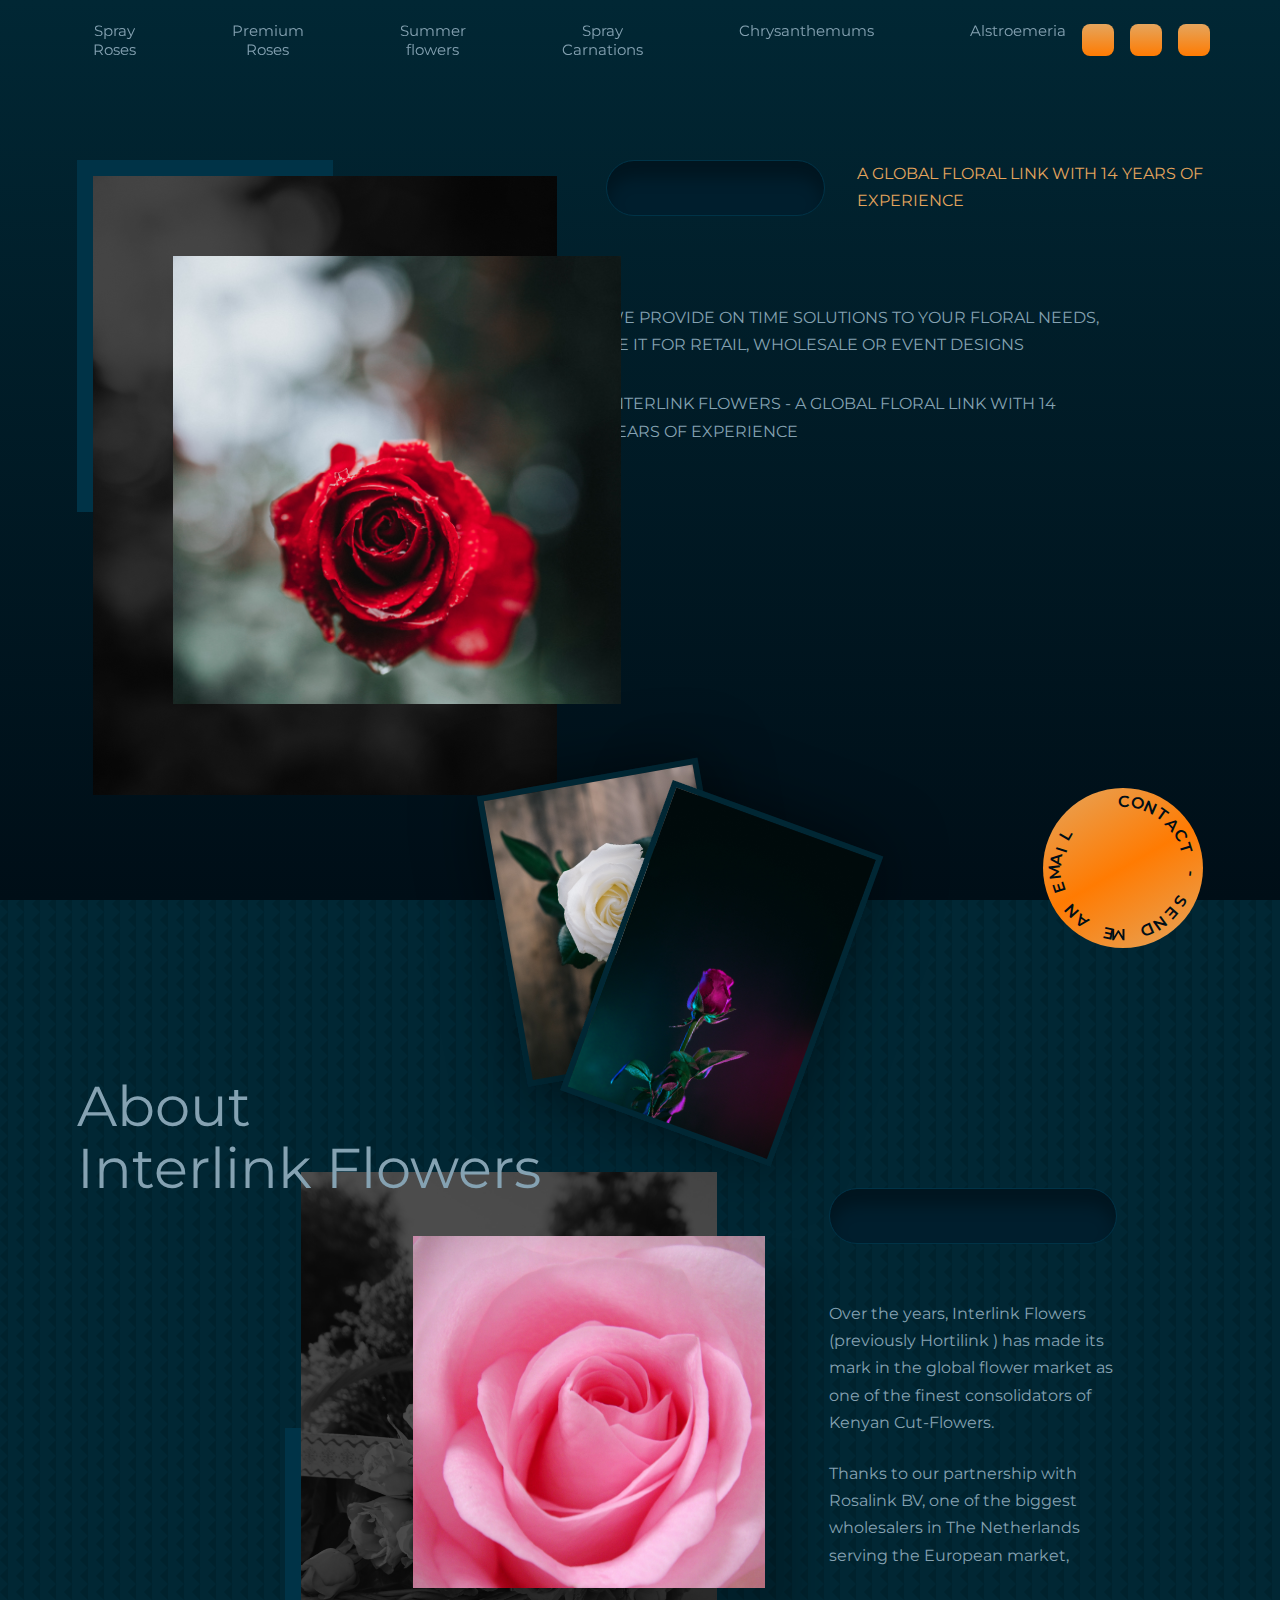
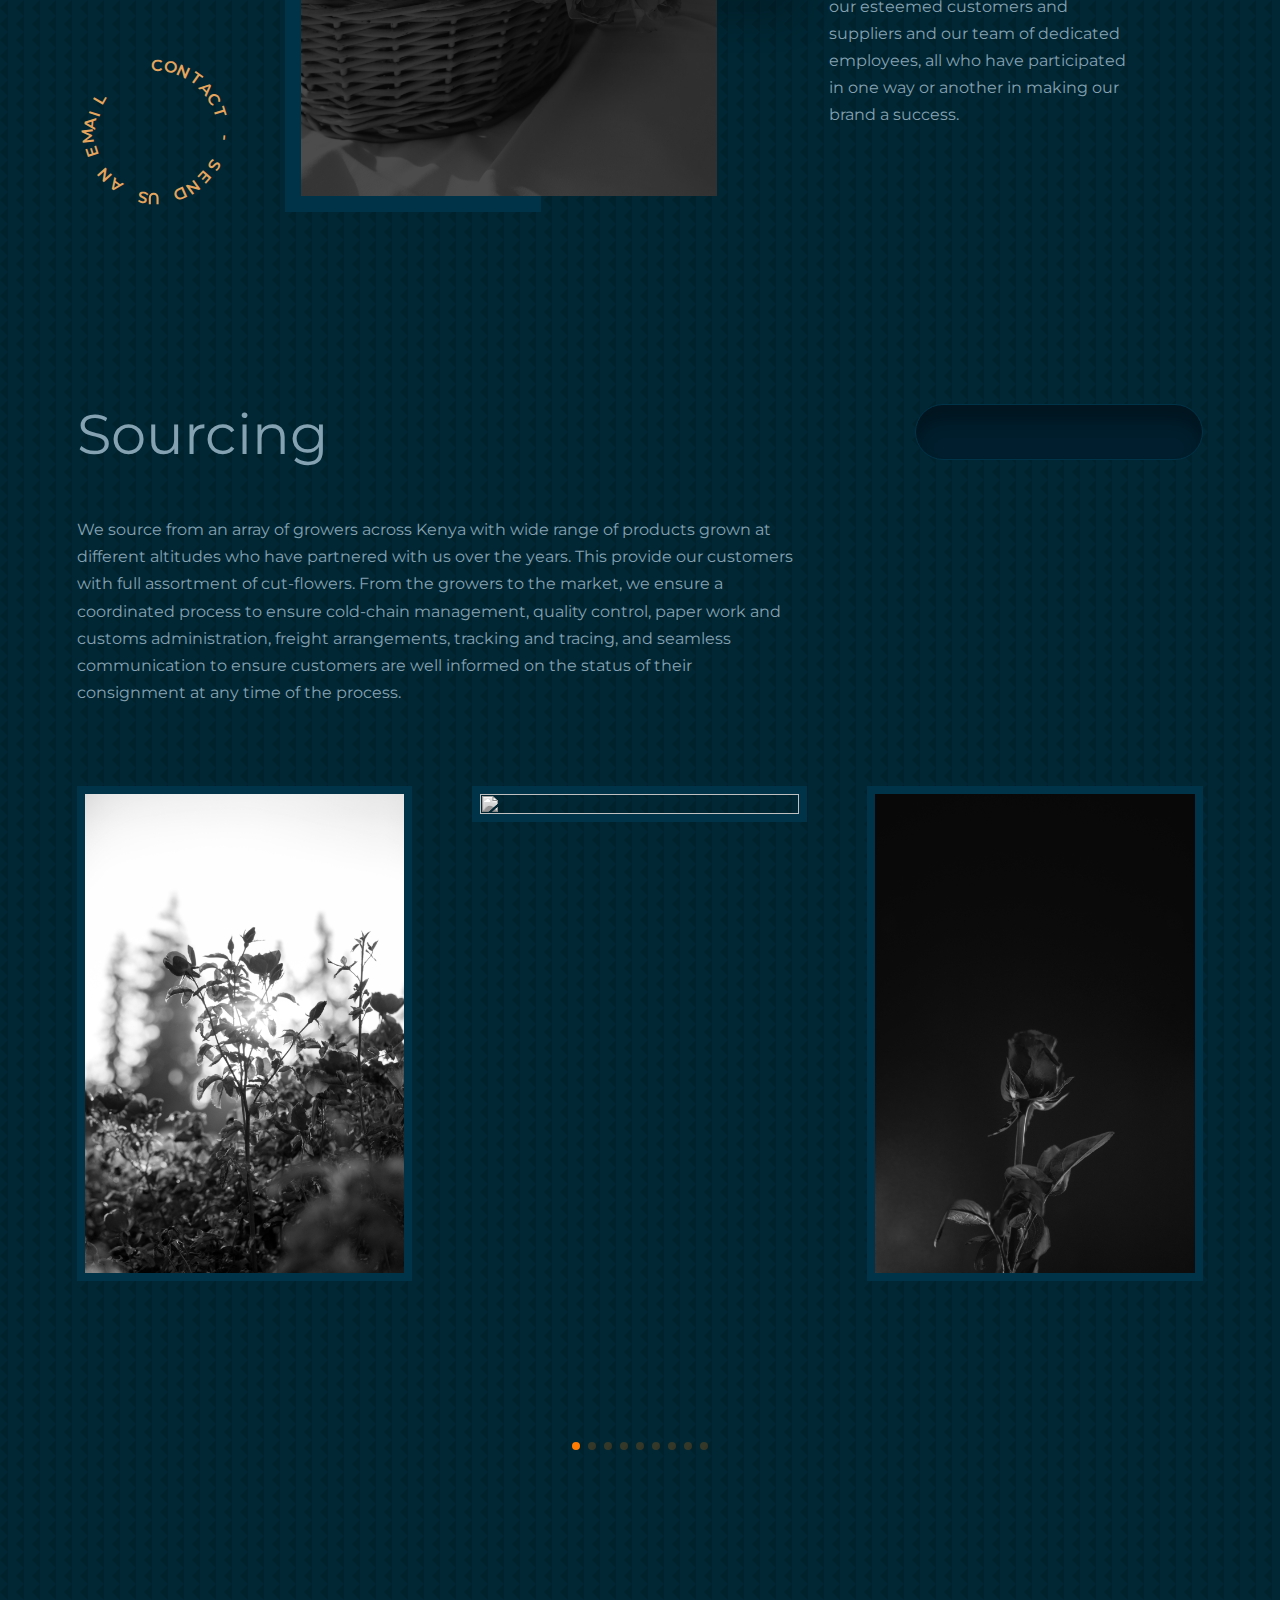
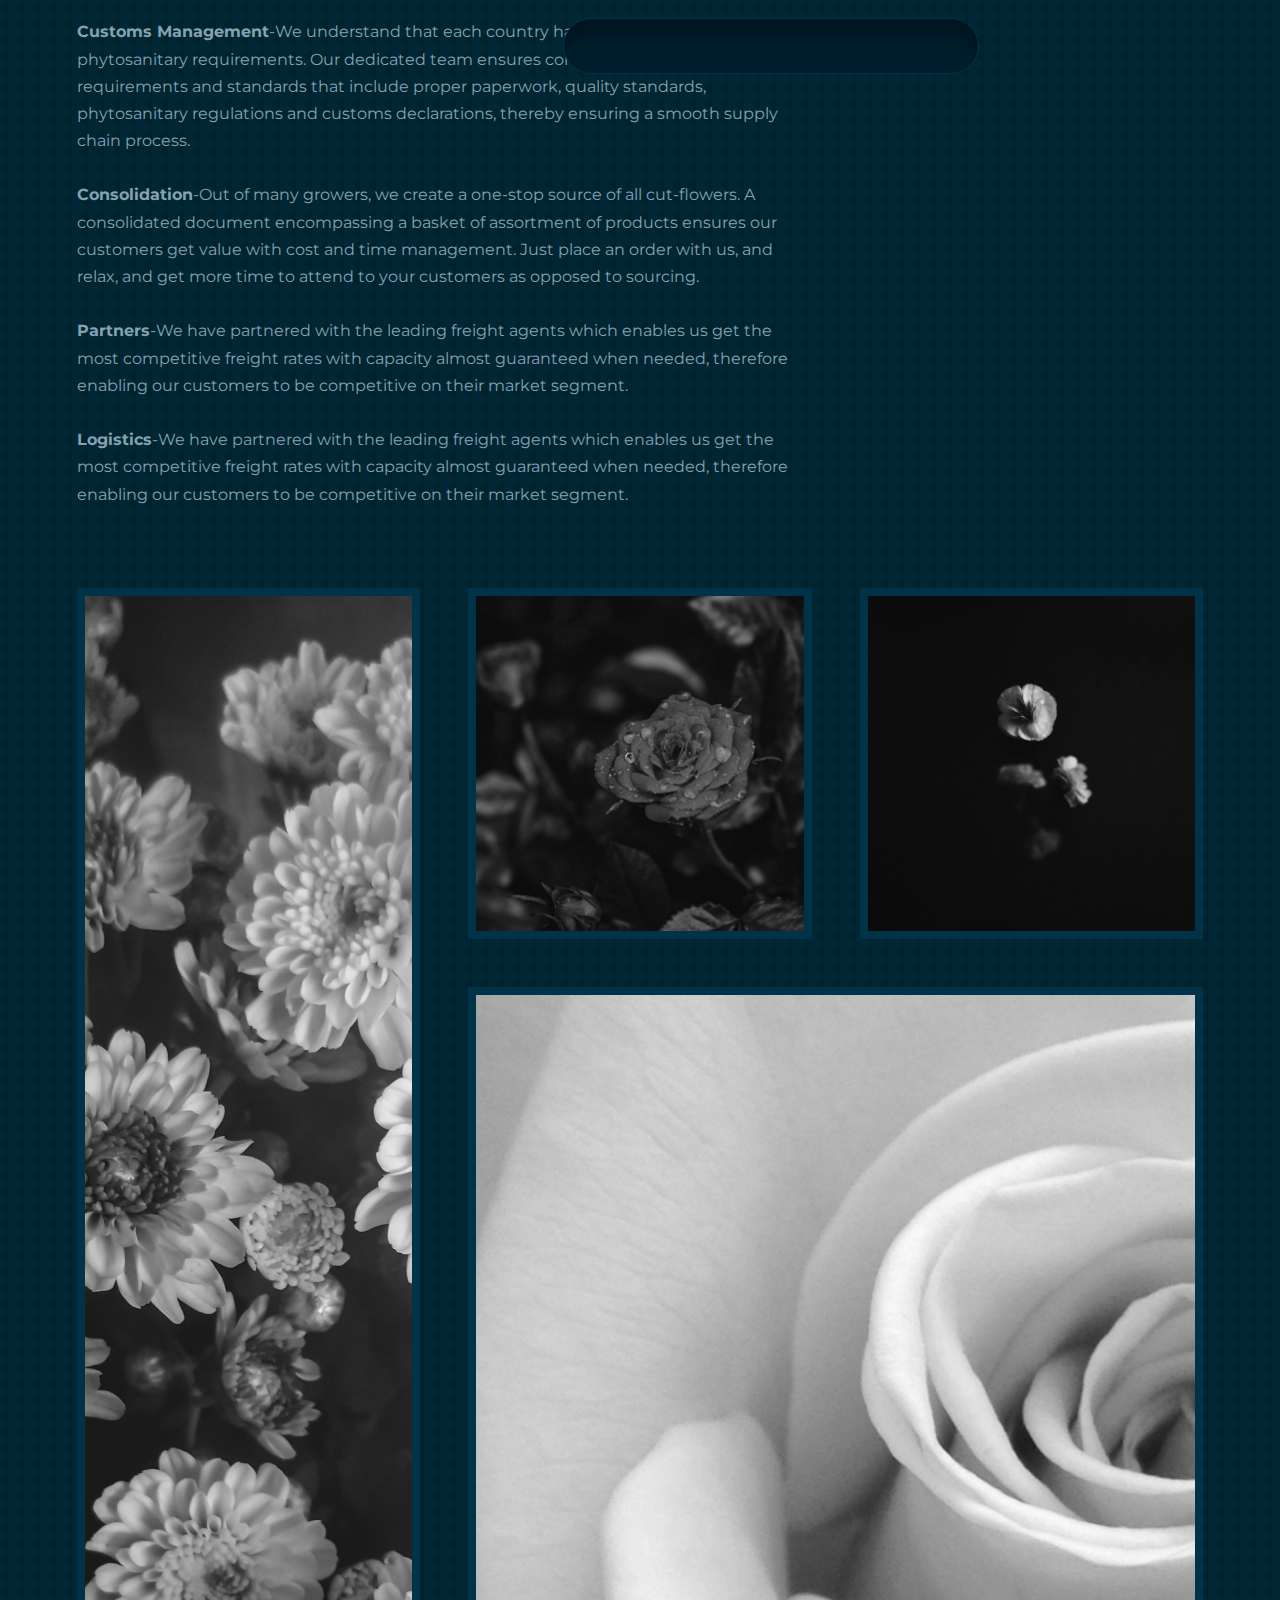
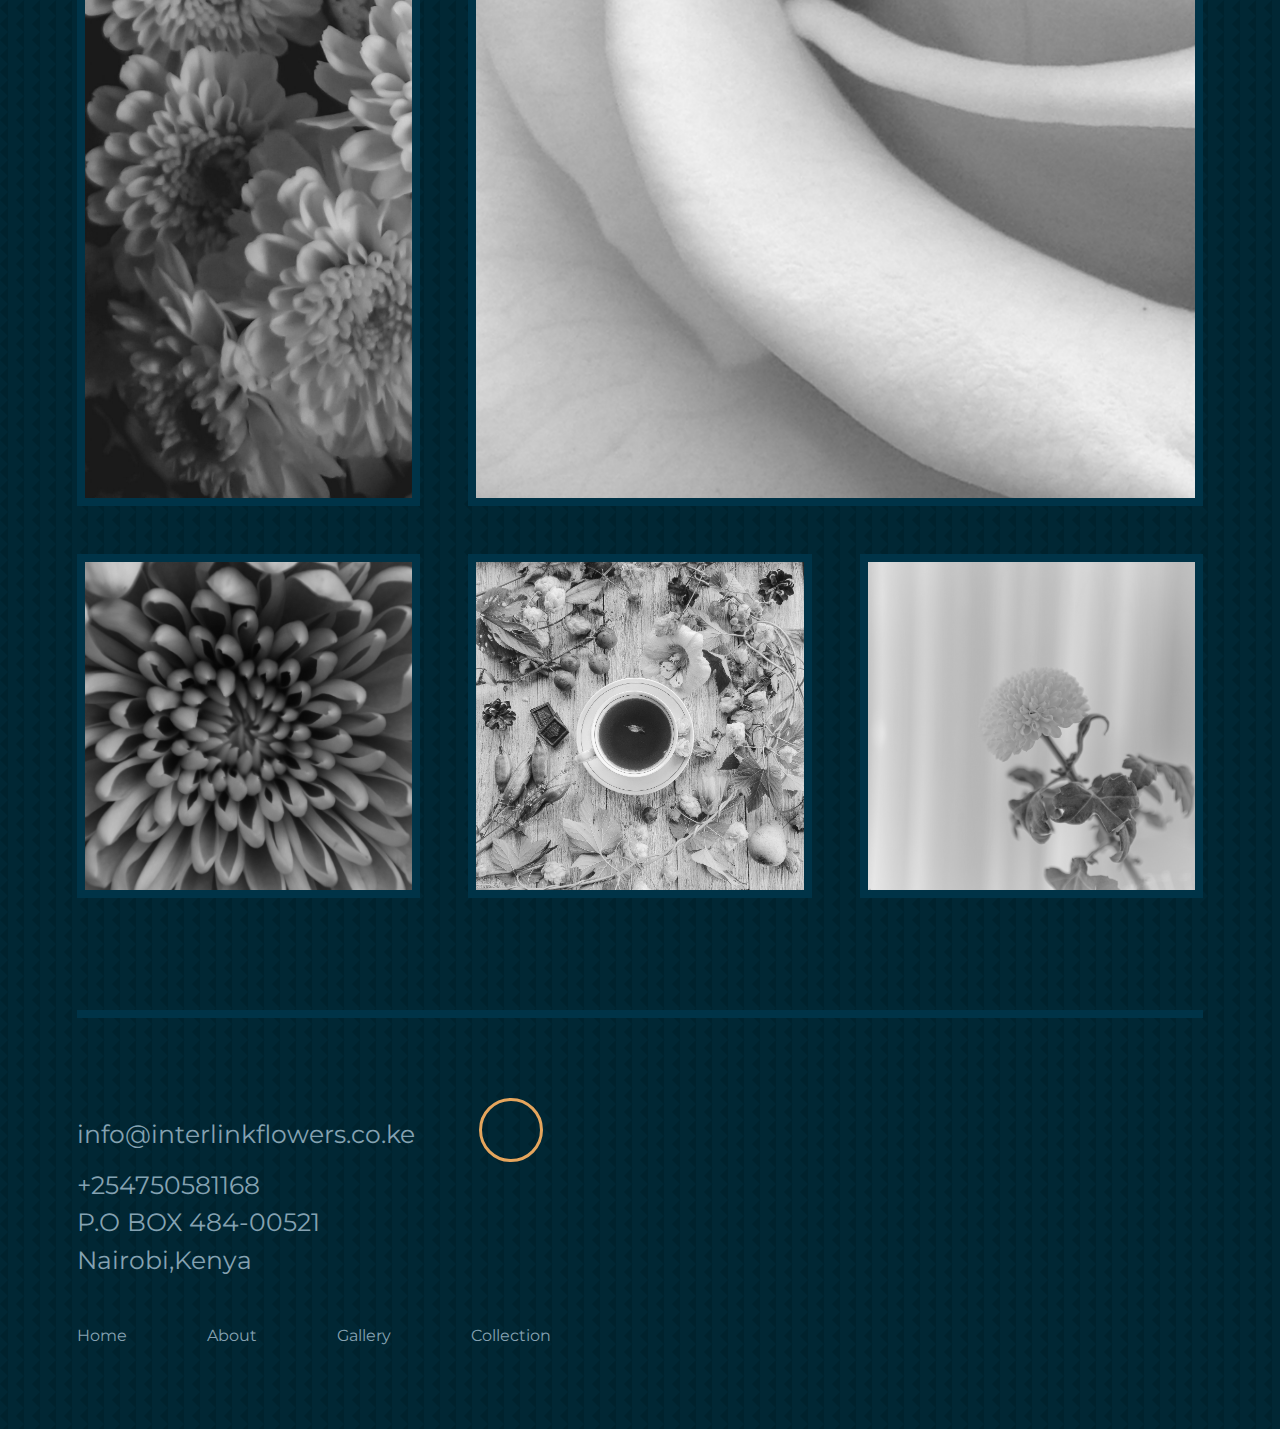
==== commit aa994e8e: "Merge branch 'main' of github.com:infosecmentor/inter" ====
--- a/index.html
+++ b/index.html
@@ -195,29 +195,26 @@
             <div class="empty exhibitions__empty"></div>
             <div class="exhibitions__head">
                 <p>
-                 Customs Management-We understand that each country has its own customs and phytosanitary requirements. Our
+                <b>Customs Management</b>-We understand that each country has its own customs and phytosanitary requirements. Our
 dedicated team ensures compliance with all these requirements and standards that include proper
 paperwork, quality standards, phytosanitary regulations and customs declarations, thereby ensuring
 a smooth supply chain process. <br>
 
-  <br> Consolidation-Out of many growers, we create a one-stop source of all cut-flowers. A consolidated document
+  <br> <b>Consolidation</b>-Out of many growers, we create a one-stop source of all cut-flowers. A consolidated document
 encompassing a basket of assortment of products ensures our customers get value with cost and
 time management. Just place an order with us, and relax, and get more time to attend to your
 customers as opposed to sourcing. <br>
 
-<br>Patners-We have partnered with the leading freight agents which enables us get the most competitive
+<br> <b>Partners</b>-We have partnered with the leading freight agents which enables us get the most competitive
 freight rates with capacity almost guaranteed when needed, therefore enabling our customers to be
 competitive on their market segment. <br>
 
-<br>Logistics-We have partnered with the leading freight agents which enables us get the most competitive
+<br> <b>Logistics</b>-We have partnered with the leading freight agents which enables us get the most competitive
 freight rates with capacity almost guaranteed when needed, therefore enabling our customers to be
 competitive on their market segment. <br>
                 </p>
                 
-                <a href="mailto:support@egattor.com" class="contact__btn exhibitions__btn">
-                    <i class="uil uil-arrow-up-right"></i>
-                    <p>CONTACT - SEND ME AN EMAIL</p>
-                </a>
+                
             </div>
             <div class="exhibitions__gallery">
                 <article><img src="./images/zaki-ahmed-vrT4jBXF4YM-unsplash.jpg"></article>
@@ -252,7 +249,7 @@
                 <li><a href="#">Home</a></li>
                 <li><a href="#about">About</a></li>
                 <li><a href="#gallery">Gallery</a></li>
-                <li><a href="#exhibitions">Exhibitions</a></li>
+                <li><a href="#exhibitions">Collection</a></li>
             </ul>
         </div>
     </footer>
--- a/style.css
+++ b/style.css
@@ -545,9 +545,14 @@
     gap: 2rem;
 }
 
+.footer__title {
+    font-size: 25px;
+    margin-top: 10px;
+}
+
 .footer__btn {
-    width: 5rem;
-    height: 5rem;
+    width: 4rem;
+    height: 4rem;
     border: 0.2rem solid var(--color-primary-variant);
     border-radius: 50%;
     font-size: 3rem;
@@ -579,6 +584,10 @@
     font-family: inherit; /* Important for vertical align on mobile phones */
     margin: 0; /* Important for vertical align on mobile phones */
   }
+
+.homebutton:active{
+    color: #ff7b02;
+}
 
 .dropdown {
     float: left;
@@ -989,16 +998,29 @@
     /* =============== FOOTER =============== */
     .footer__head {
         flex-direction: column;
-    }
-
-    .footer__head h2 {
-        font-size: 1.5rem;
+        height: fit-content;
+        
+    }
+
+    /* .footer__head h2 {
+        font-size: 20px;
+    } */
+
+    .footer__title {
+        font-size: 15px;
+        text-align: center;
+        margin-top: 10px;
     }
 
     .footer__links {
         flex-direction: column;
-        gap: 2rem;
-        margin-top: 5rem;
+        gap: 1rem;
+        margin-top: 2rem;
+    }
+
+    .footer__btn {
+        width: 3rem;
+        height: 3rem;
     }
 
 
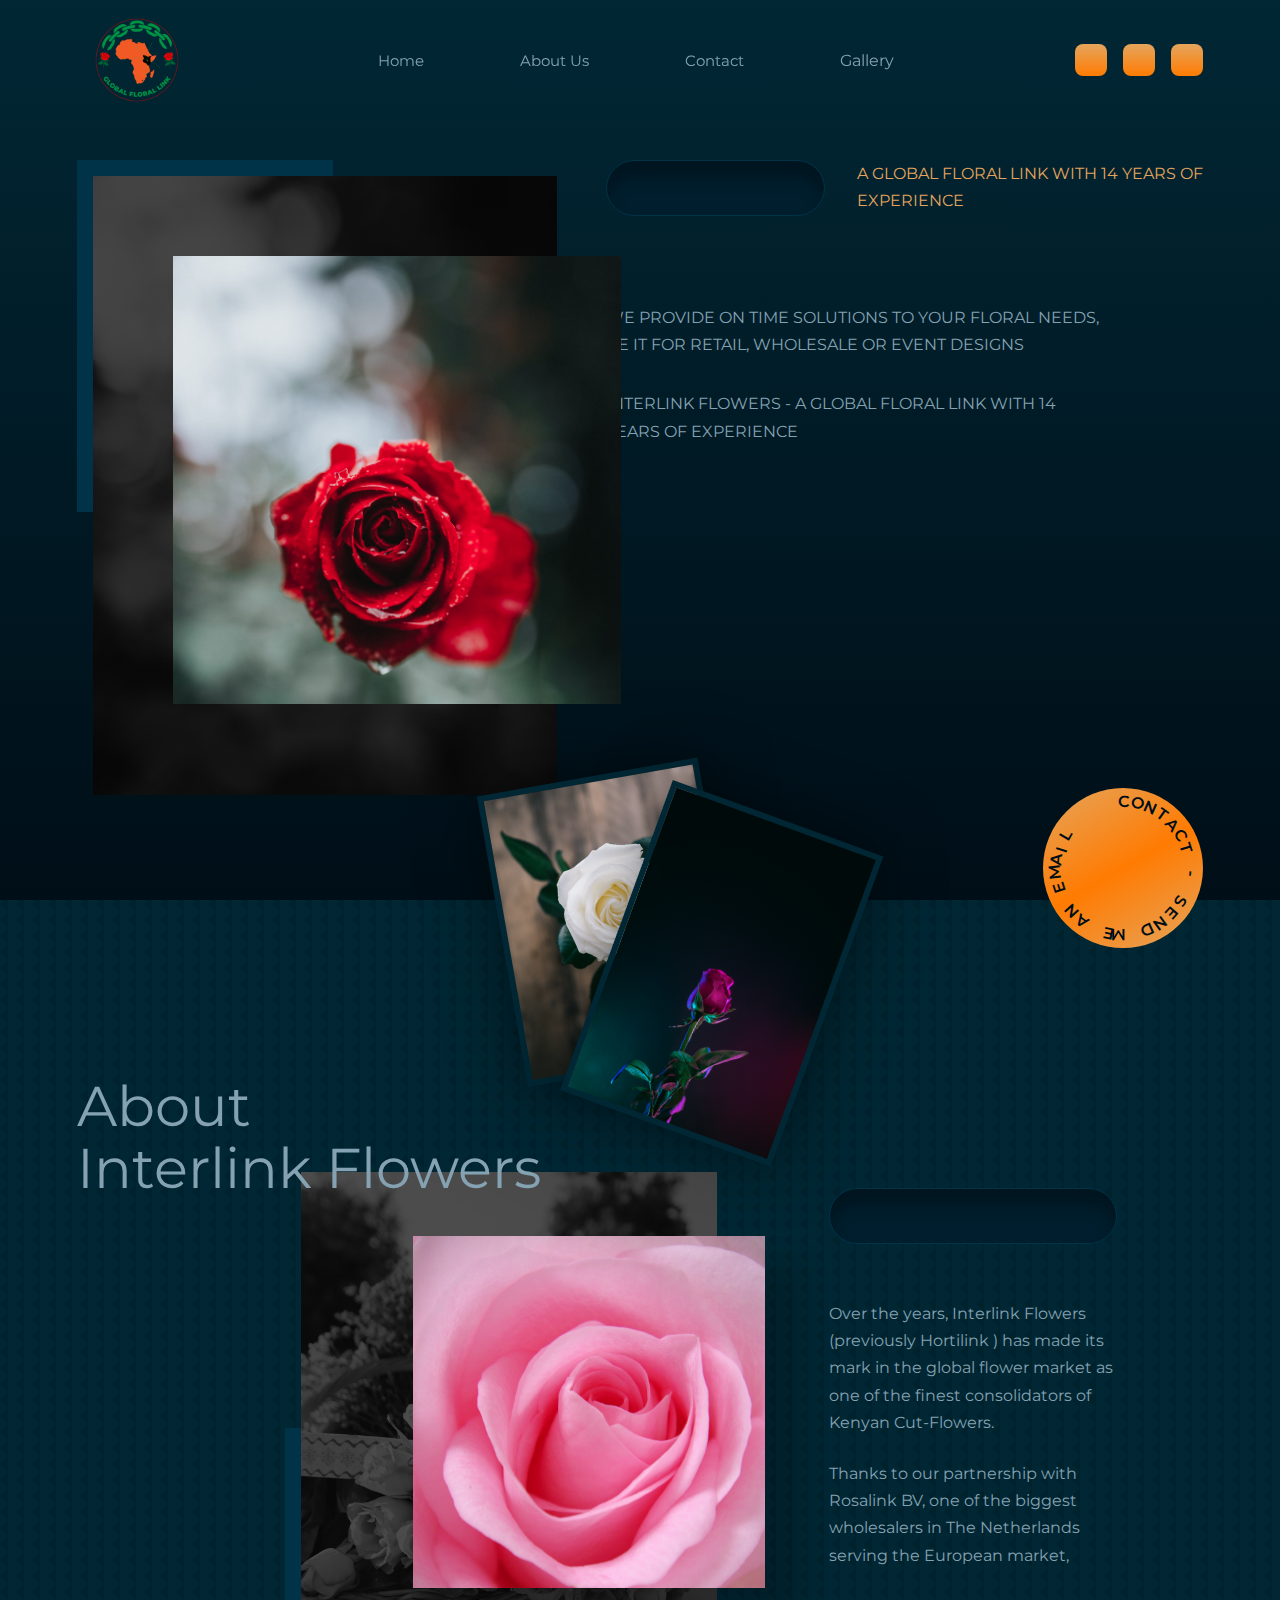
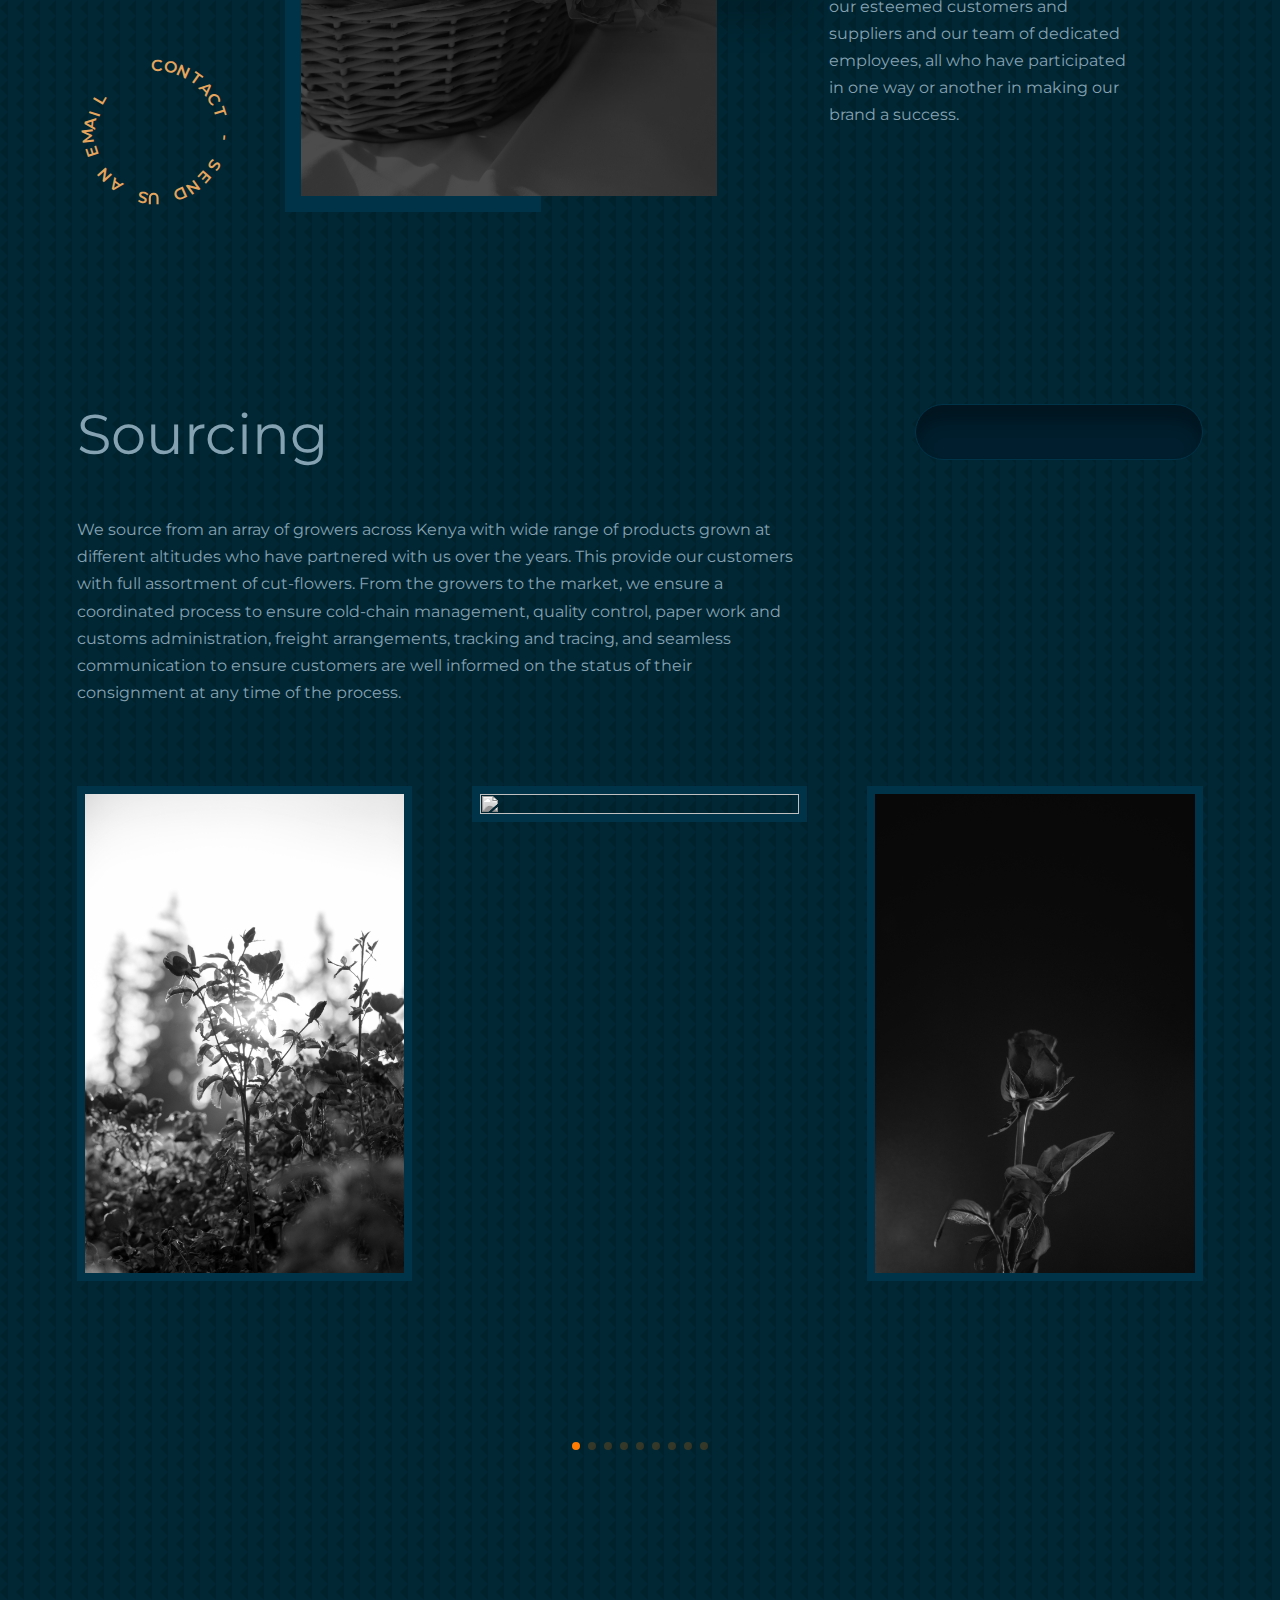
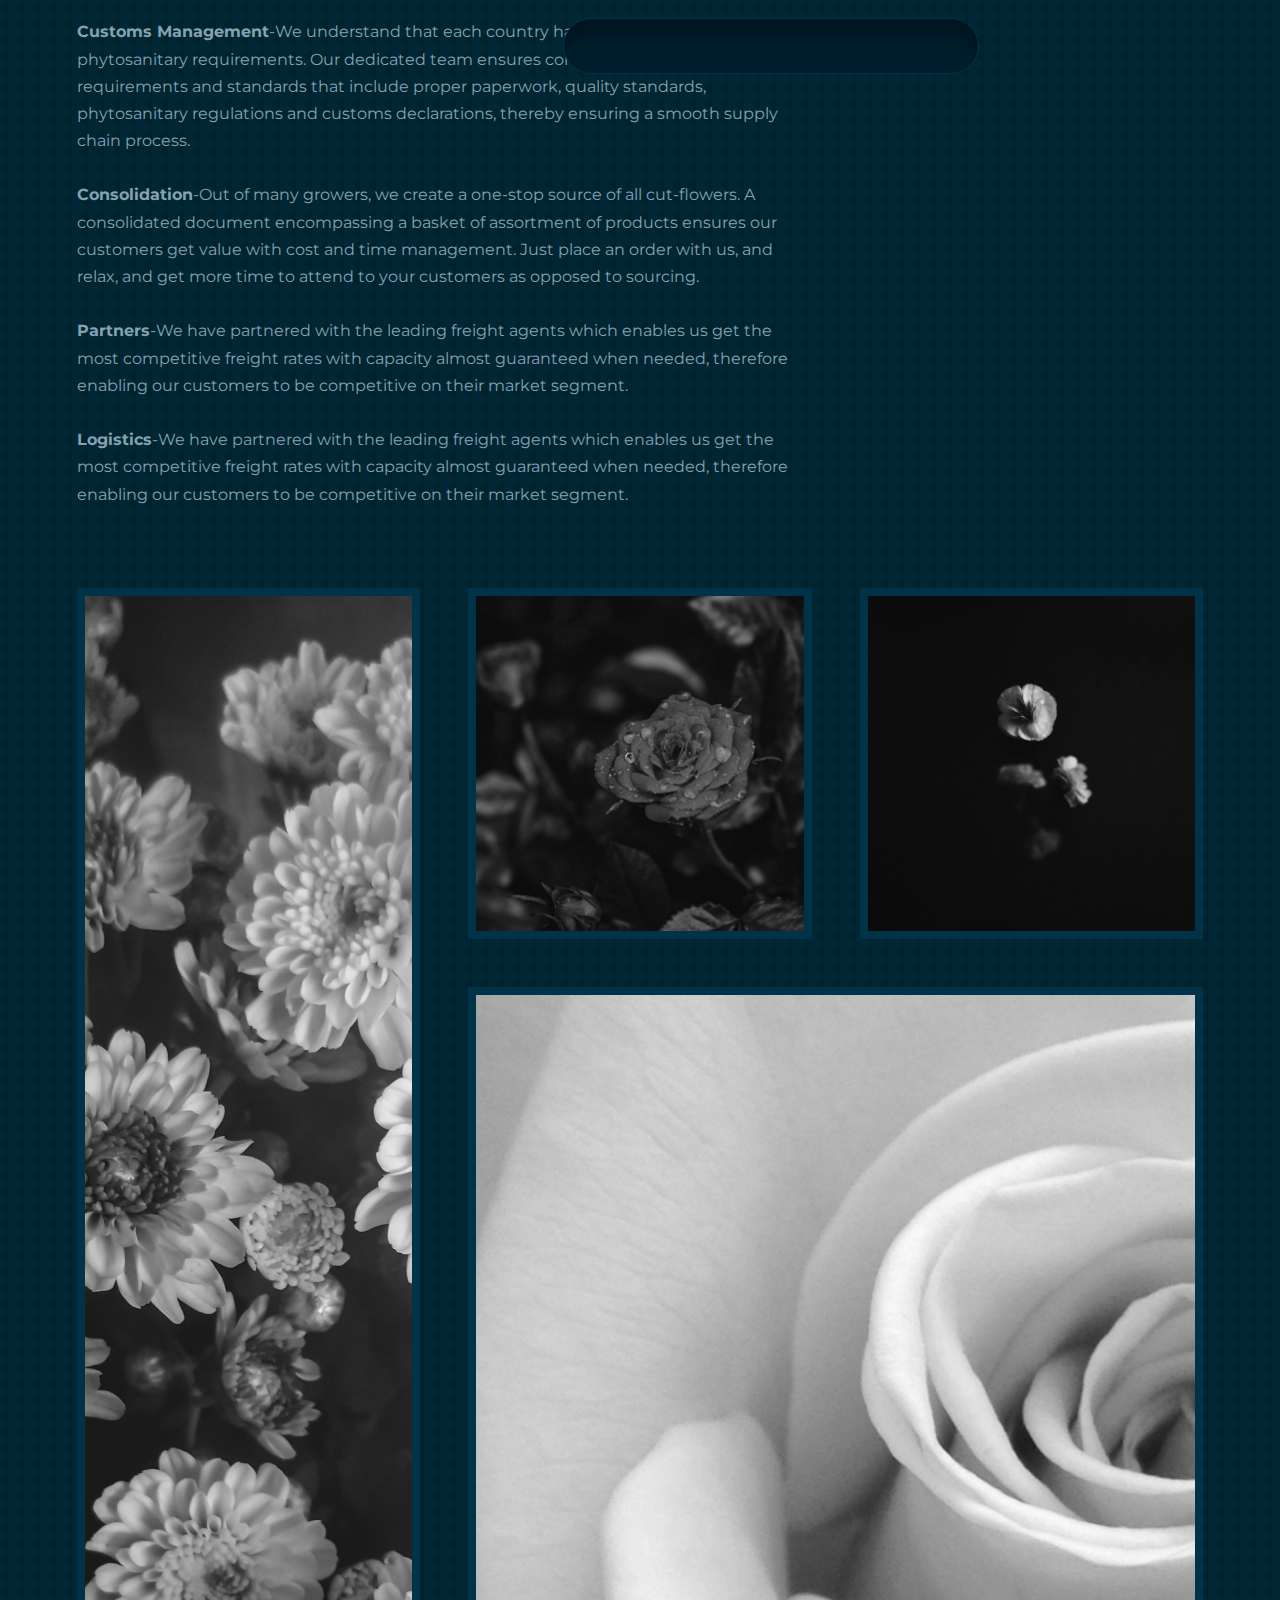
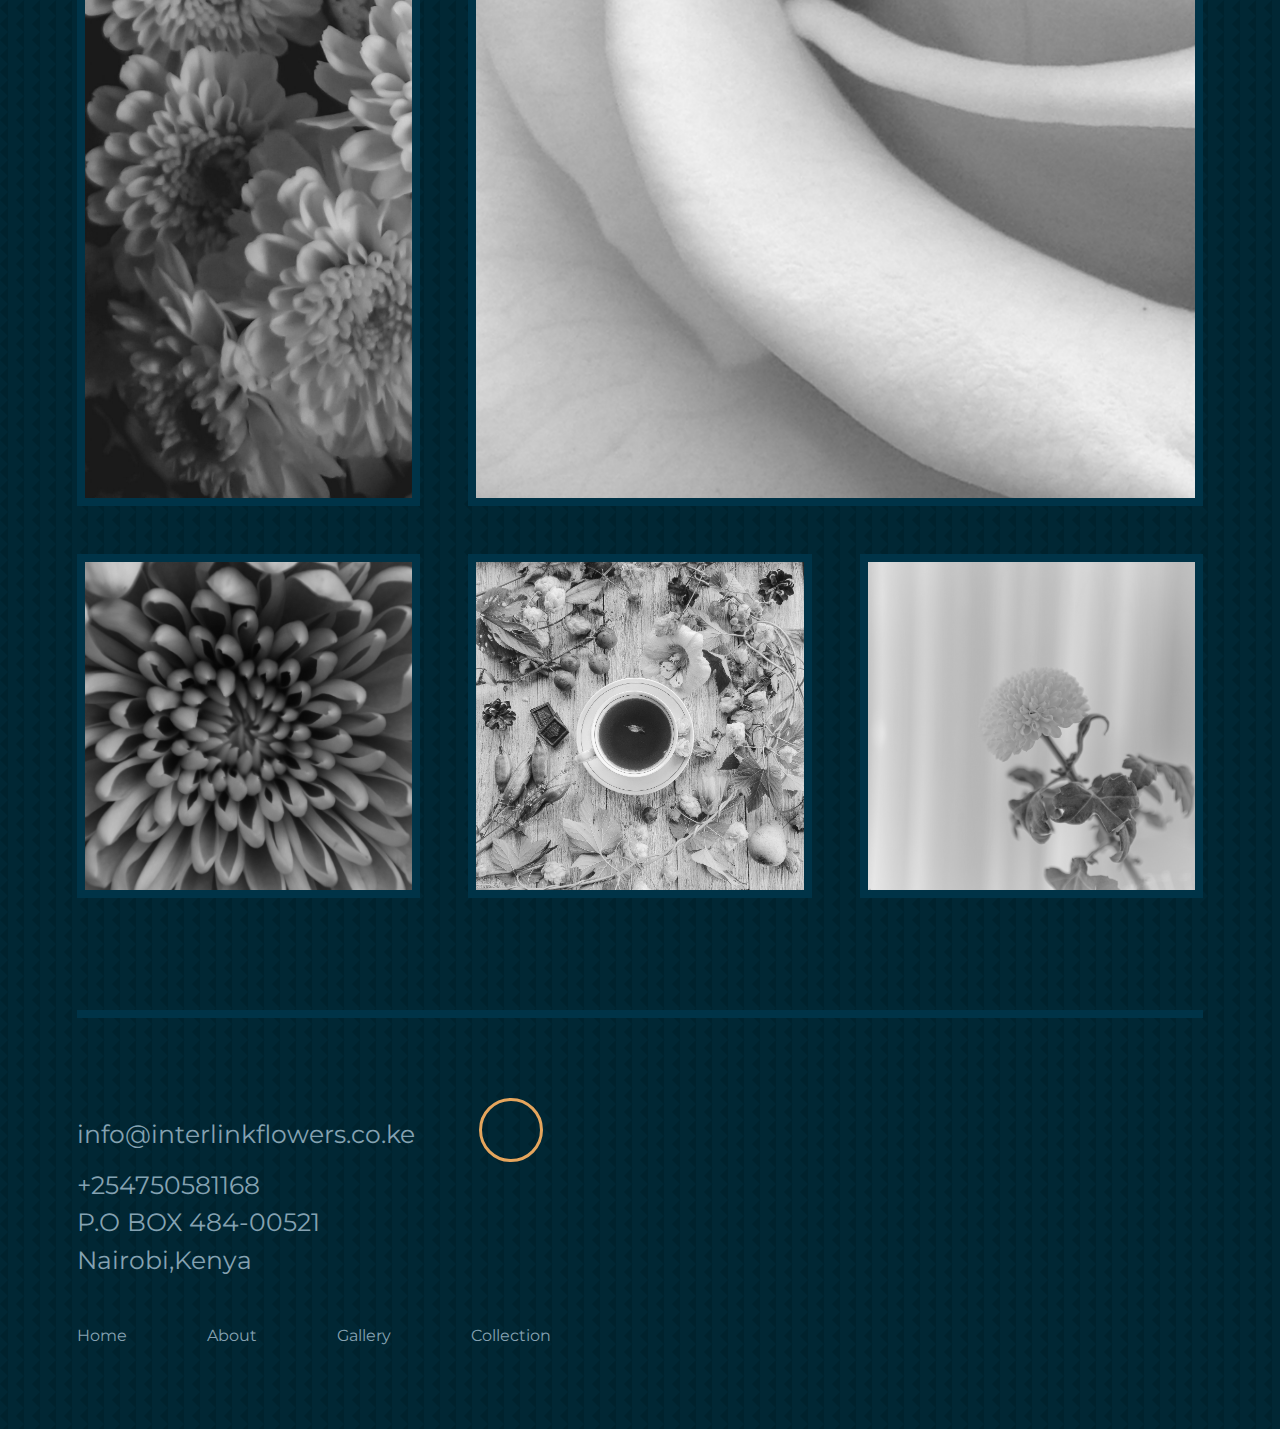
==== commit aa7e9cfb: "Updates the navbar gallery" ====
--- a/index.html
+++ b/index.html
@@ -18,17 +18,23 @@
     <nav>
         <div class="container nav__container">
             <a href="index.html" class="nav__logo"><img src="./images/interlink logo.png" alt="Nav Logo"></a>
-            
             <ul class="nav__links">
-                <li><button class="homebutton"><a href="./sprayroses.html">Spray Roses</a></button></li>
-                <li><button class="homebutton"><a href="./premiumroses.html">Premium Roses</a></button></li>
-                <li><button class="homebutton"><a href="./summer.html">Summer flowers</a></button></li>
-                <li><button class="homebutton"><a href="./sprayca.html">Spray Carnations</a></button></li>
-                <li><button class="homebutton"><a href="./chrysan.html">Chrysanthemums</a></button></li>
-                <li><button class="homebutton"><a href="./alstra.html">Alstroemeria</a></button></li>
+                <li><button class="homebutton"><a href="./index.html">Home</a></button></li>
+                <li><button class="homebutton"><a href="./about.html">About Us</a></button></li>
+                <li><button class="homebutton"><a href="./contact.html">Contact</a></button></li>
+                <li>
+                    <div class="dropdown">
+                        <button class="dropbtn"><p>Gallery</p></button>
+                        <div class="dropdown-content">
+                            <a href="./sprayroses.html">Spray Roses</a>
+                            <a href="./premiumroses.html">Premium Roses</a>
+                            <a href="./summer.html">Summer flowers</a>
+                            <a href="./sprayca.html">Spray Carnations</a>
+                            <a href="./chrysan.html">Chrysanthemums</a>
+                        </div>
+                    </div>
+                </li>
             </ul>
-        
-        
             <ul class="nav__socials">
                 <li><a href="https://instagram.com/" target="_blank"><i class="uil uil-instagram-alt"></i></a></li>
                 <li><a href="https://instagram.com/" target="_blank"><i class="uil uil-twitter"></i></a></li>
--- a/style.css
+++ b/style.css
@@ -665,7 +665,7 @@
     }
 
     .nav__links {
-        position: absolute;
+        position:absolute;
         top: 100%;
         right: 0;
         flex-direction: column;
@@ -675,7 +675,7 @@
     }
 
     .nav__links li {
-        height: 5rem;
+        height: 4rem;
         box-shadow: -3rem 3rem 3rem rgba(0, 0, 0, 0.7);
         animation: navAnimation 600ms ease forwards;
         transform: rotateX(90deg);
@@ -708,7 +708,17 @@
         width: 100%;
         display: flex;
         align-items: center;
-        padding: 1rem 5rem 1rem 3rem;
+        padding: 0.5rem 1rem 0.5rem 1rem;
+        border-top: 1px solid var(--color-bg-2);
+    }
+
+    .dropbtn p{
+        background: var(--color-bg-4);
+        height: 100%;
+        width: 100%;
+        display: flex;
+        align-items: center;
+        padding: 0.5rem 1rem 0.5rem 1rem;
         border-top: 1px solid var(--color-bg-2);
     }
 
@@ -724,11 +734,18 @@
         display: none;
     }
 
+    .dropdown-content{
+        font-size: 13px;
+    }
+
+
+
+
     /* =============== HEADER ============= */
     header {
         height: fit-content;
         padding: 12rem 0 10rem;
-        display:  grid ;
+        display: grid;
         place-items: center;
     }
 
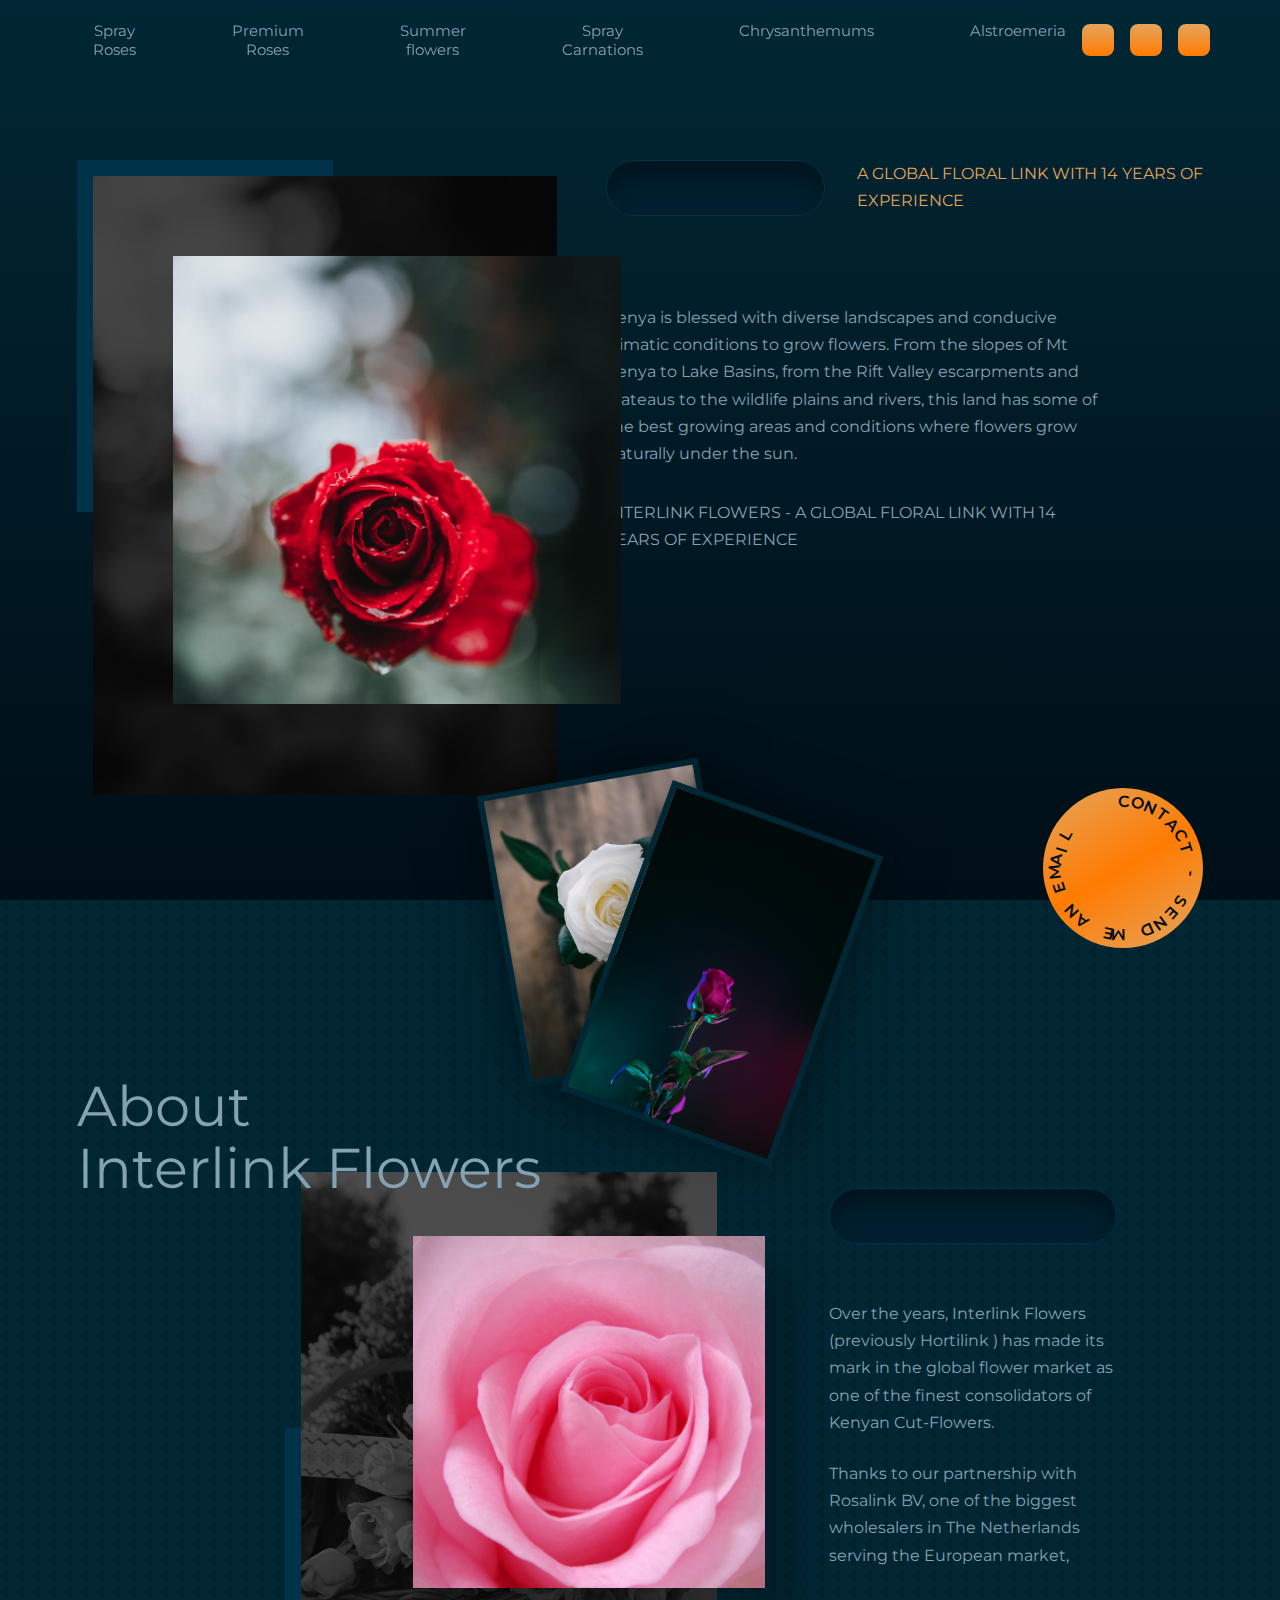
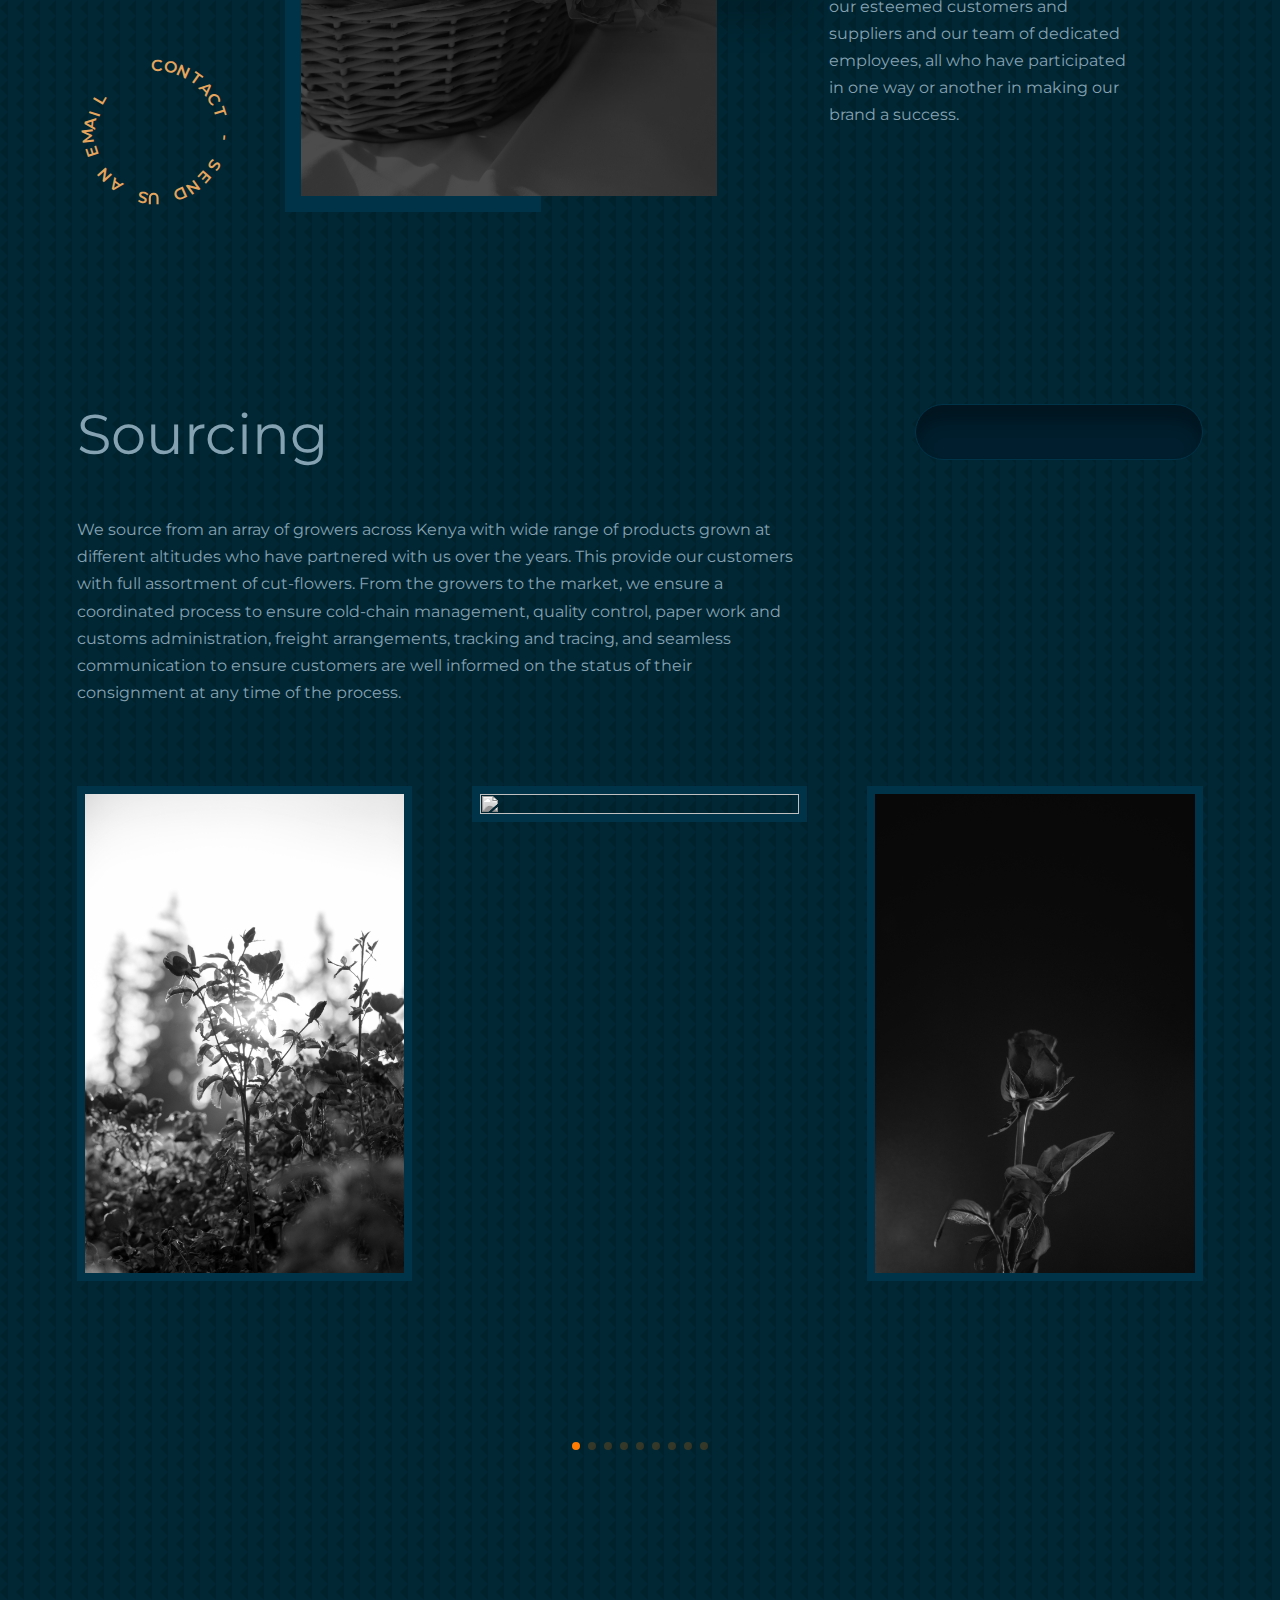
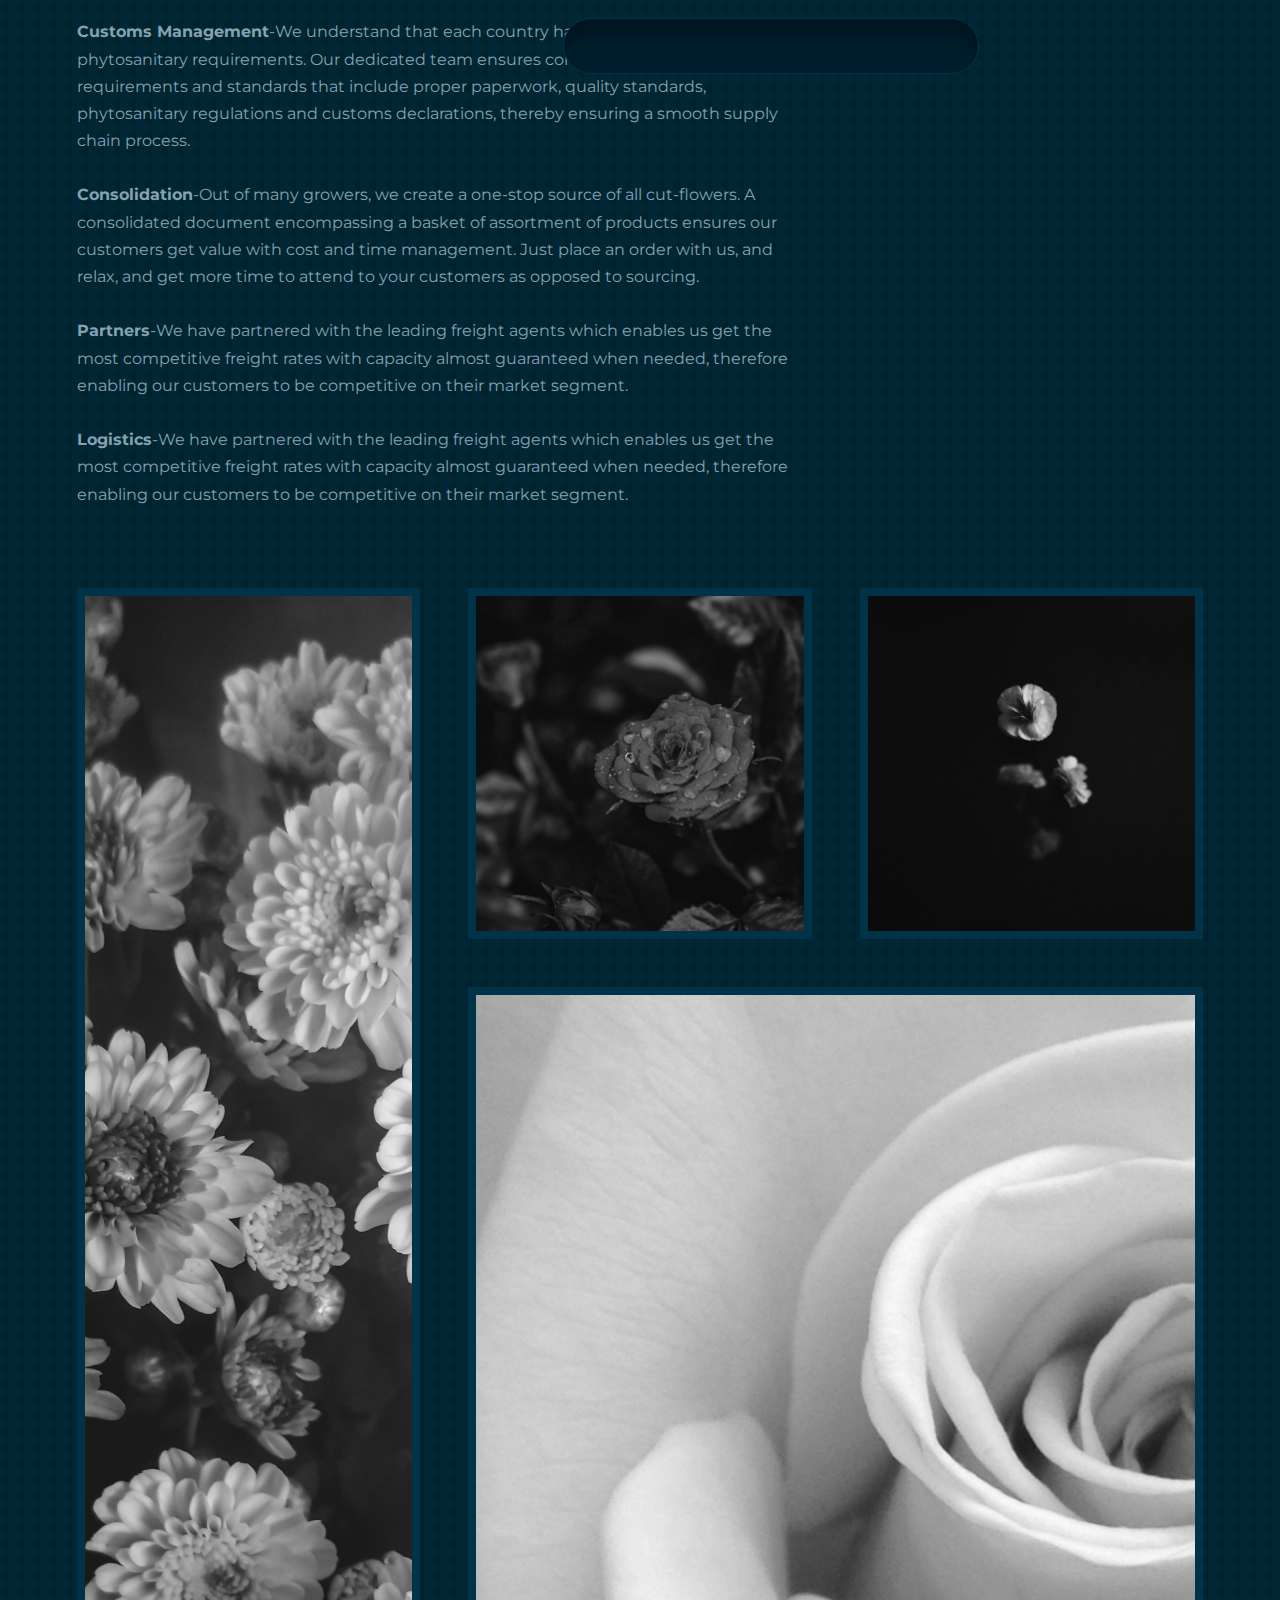
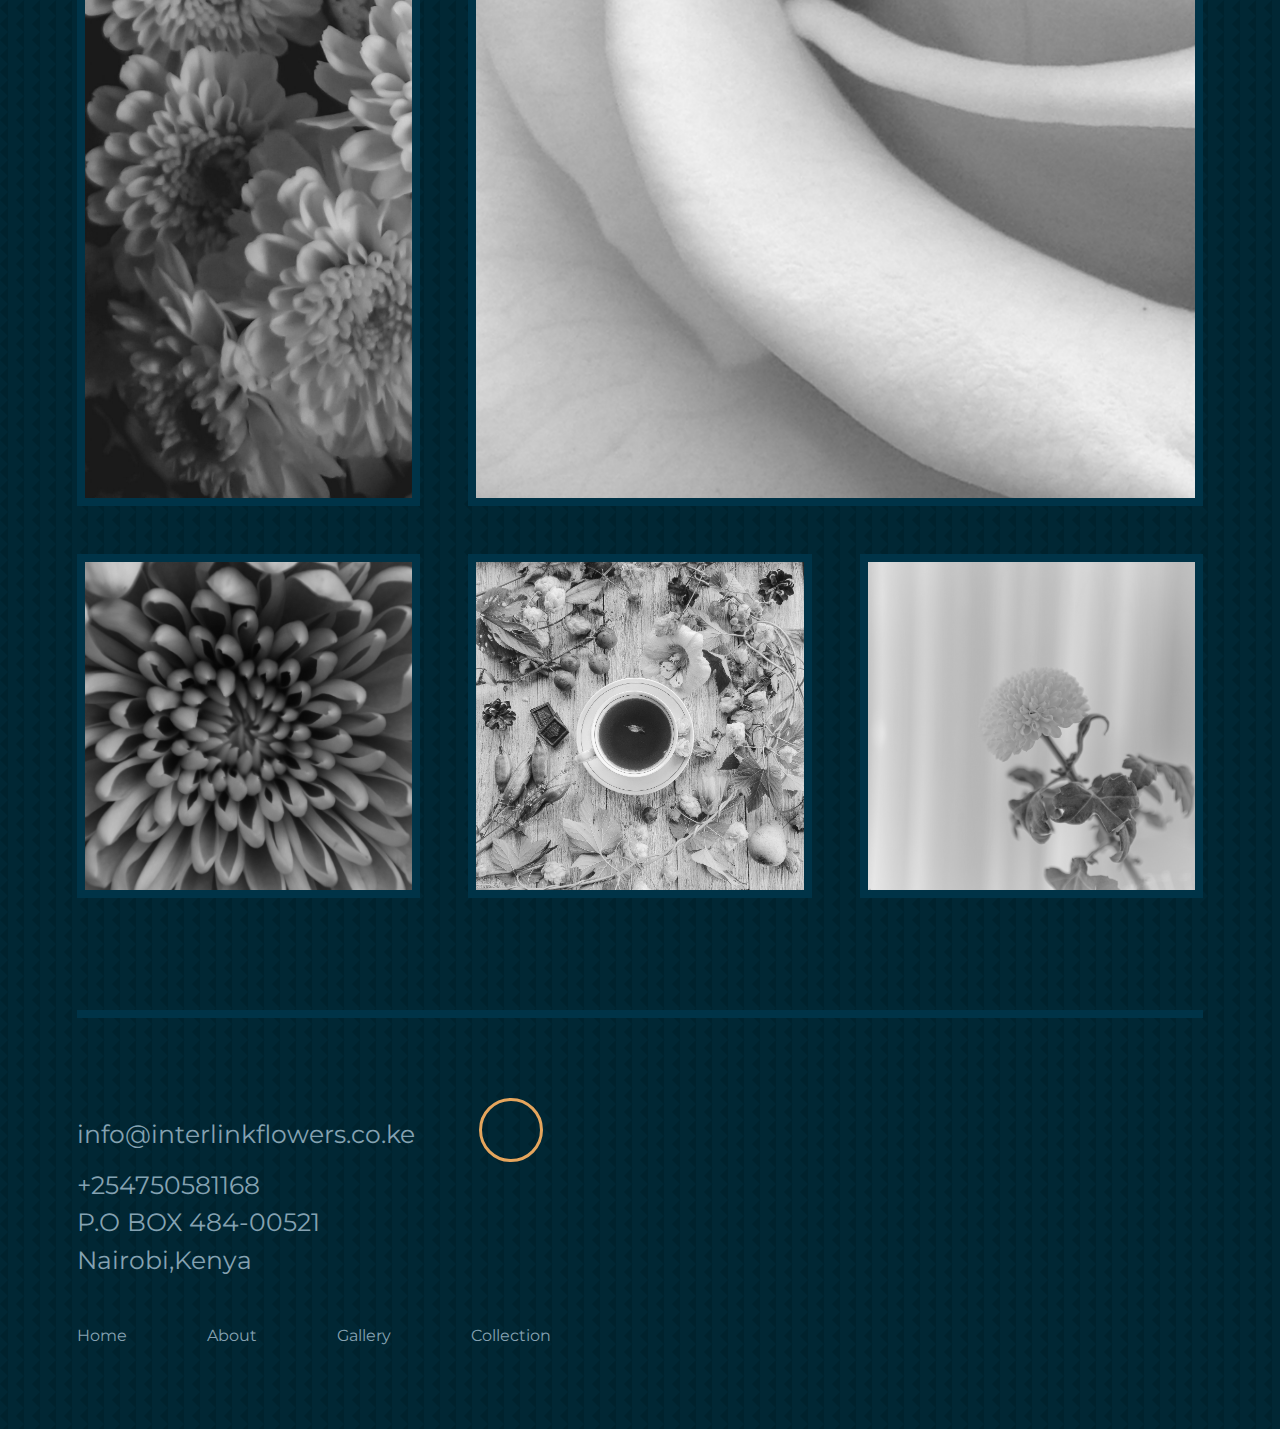
==== commit 5364eace: "chnaged p text on header" ====
--- a/index.html
+++ b/index.html
@@ -18,23 +18,17 @@
     <nav>
         <div class="container nav__container">
             <a href="index.html" class="nav__logo"><img src="./images/interlink logo.png" alt="Nav Logo"></a>
+            
             <ul class="nav__links">
-                <li><button class="homebutton"><a href="./index.html">Home</a></button></li>
-                <li><button class="homebutton"><a href="./about.html">About Us</a></button></li>
-                <li><button class="homebutton"><a href="./contact.html">Contact</a></button></li>
-                <li>
-                    <div class="dropdown">
-                        <button class="dropbtn"><p>Gallery</p></button>
-                        <div class="dropdown-content">
-                            <a href="./sprayroses.html">Spray Roses</a>
-                            <a href="./premiumroses.html">Premium Roses</a>
-                            <a href="./summer.html">Summer flowers</a>
-                            <a href="./sprayca.html">Spray Carnations</a>
-                            <a href="./chrysan.html">Chrysanthemums</a>
-                        </div>
-                    </div>
-                </li>
+                <li><button class="homebutton"><a href="./sprayroses.html">Spray Roses</a></button></li>
+                <li><button class="homebutton"><a href="./premiumroses.html">Premium Roses</a></button></li>
+                <li><button class="homebutton"><a href="./summer.html">Summer flowers</a></button></li>
+                <li><button class="homebutton"><a href="./sprayca.html">Spray Carnations</a></button></li>
+                <li><button class="homebutton"><a href="./chrysan.html">Chrysanthemums</a></button></li>
+                <li><button class="homebutton"><a href="./alstra.html">Alstroemeria</a></button></li>
             </ul>
+        
+        
             <ul class="nav__socials">
                 <li><a href="https://instagram.com/" target="_blank"><i class="uil uil-instagram-alt"></i></a></li>
                 <li><a href="https://instagram.com/" target="_blank"><i class="uil uil-twitter"></i></a></li>
@@ -66,8 +60,10 @@
                     <div class="empty header__empty"></div>
                     <a class="header__tag">A GLOBAL FLORAL LINK WITH 14 YEARS OF EXPERIENCE</a>
                 </div>
-                <p>WE PROVIDE ON TIME SOLUTIONS TO YOUR FLORAL NEEDS, BE IT FOR RETAIL, WHOLESALE OR
-                    EVENT DESIGNS</p>
+                <p>Kenya is blessed with diverse landscapes and conducive climatic conditions to grow flowers. From
+                    the slopes of Mt Kenya to Lake Basins, from the Rift Valley escarpments and plateaus to the wildlife
+                    plains and rivers, this land has some of the best growing areas and conditions where flowers grow
+                    naturally under the sun.</p>
                 <p>
                     INTERLINK FLOWERS - A GLOBAL FLORAL LINK WITH 14 YEARS OF EXPERIENCE
                 </p>
--- a/style.css
+++ b/style.css
@@ -675,7 +675,7 @@
     }
 
     .nav__links li {
-        height: 4rem;
+        height: 3.25rem;
         box-shadow: -3rem 3rem 3rem rgba(0, 0, 0, 0.7);
         animation: navAnimation 600ms ease forwards;
         transform: rotateX(90deg);
@@ -745,7 +745,7 @@
     header {
         height: fit-content;
         padding: 12rem 0 10rem;
-        display: grid;
+        display:  grid ;
         place-items: center;
     }
 
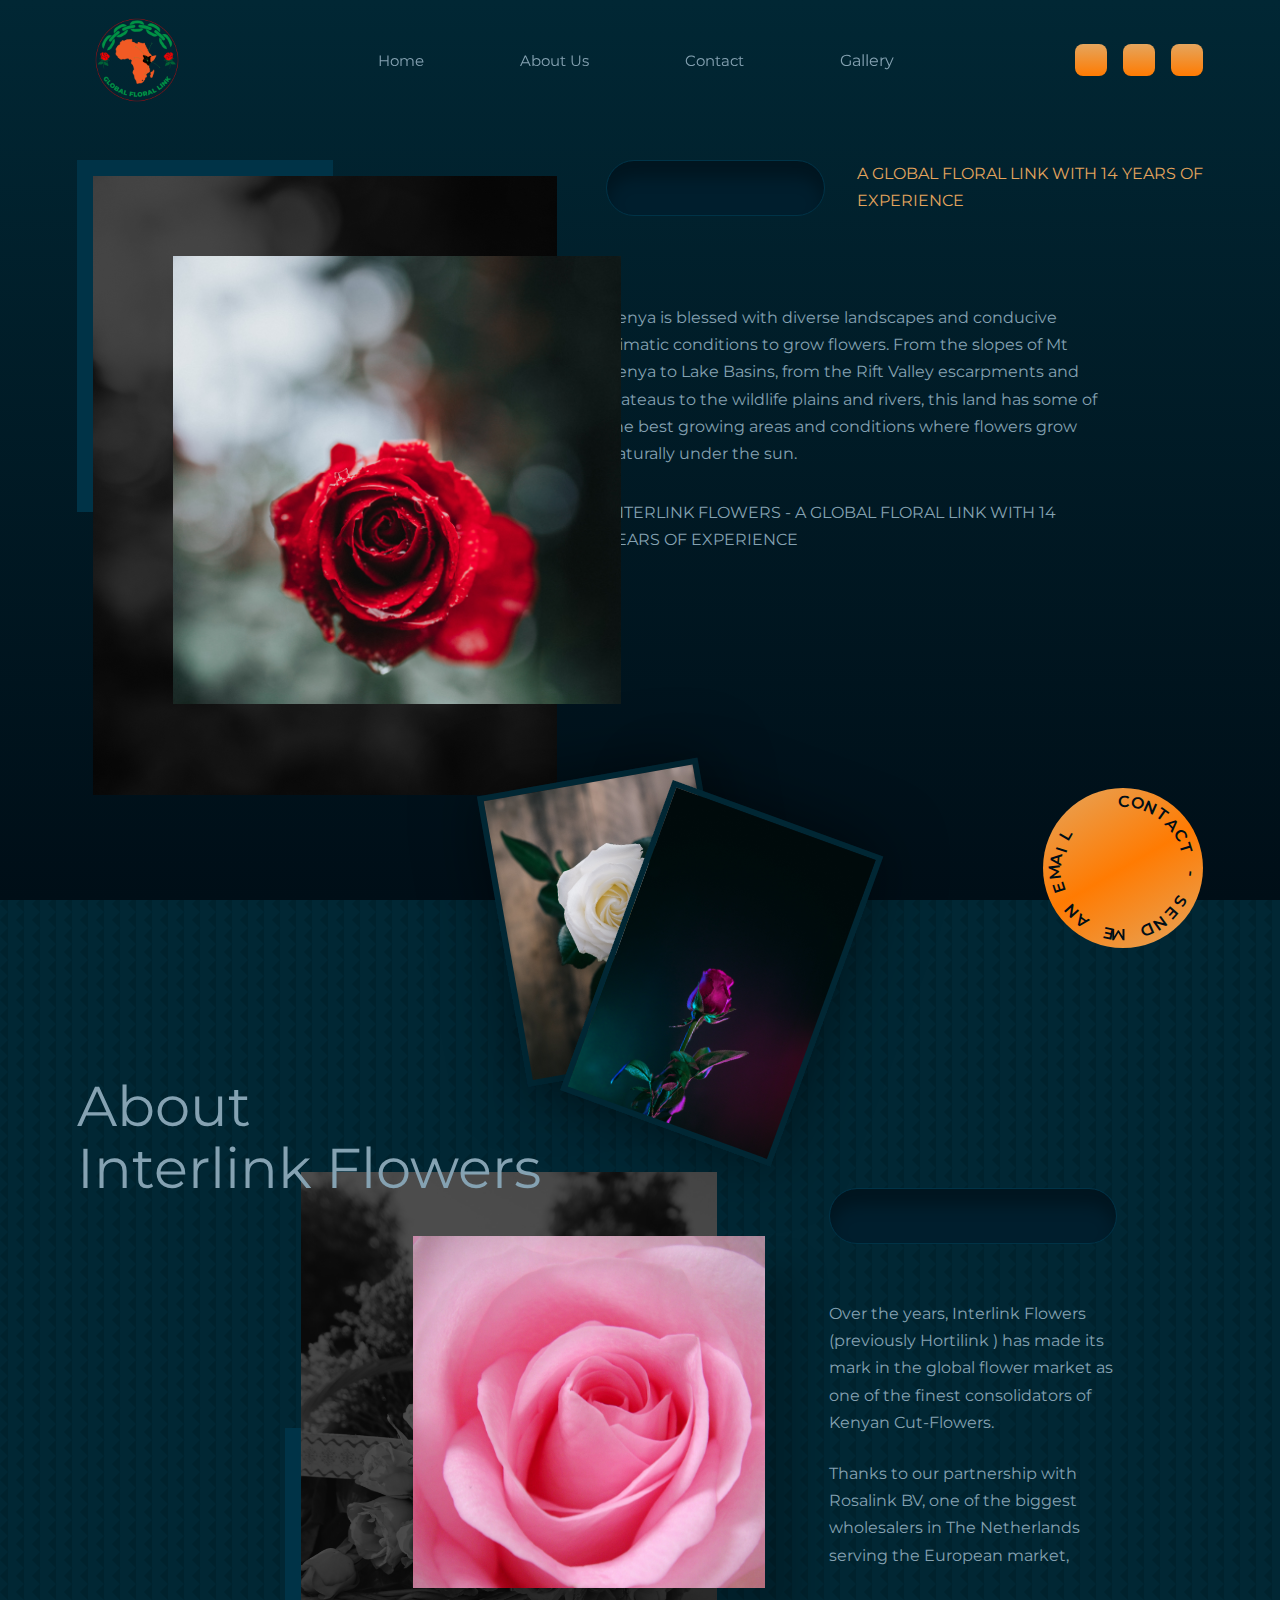
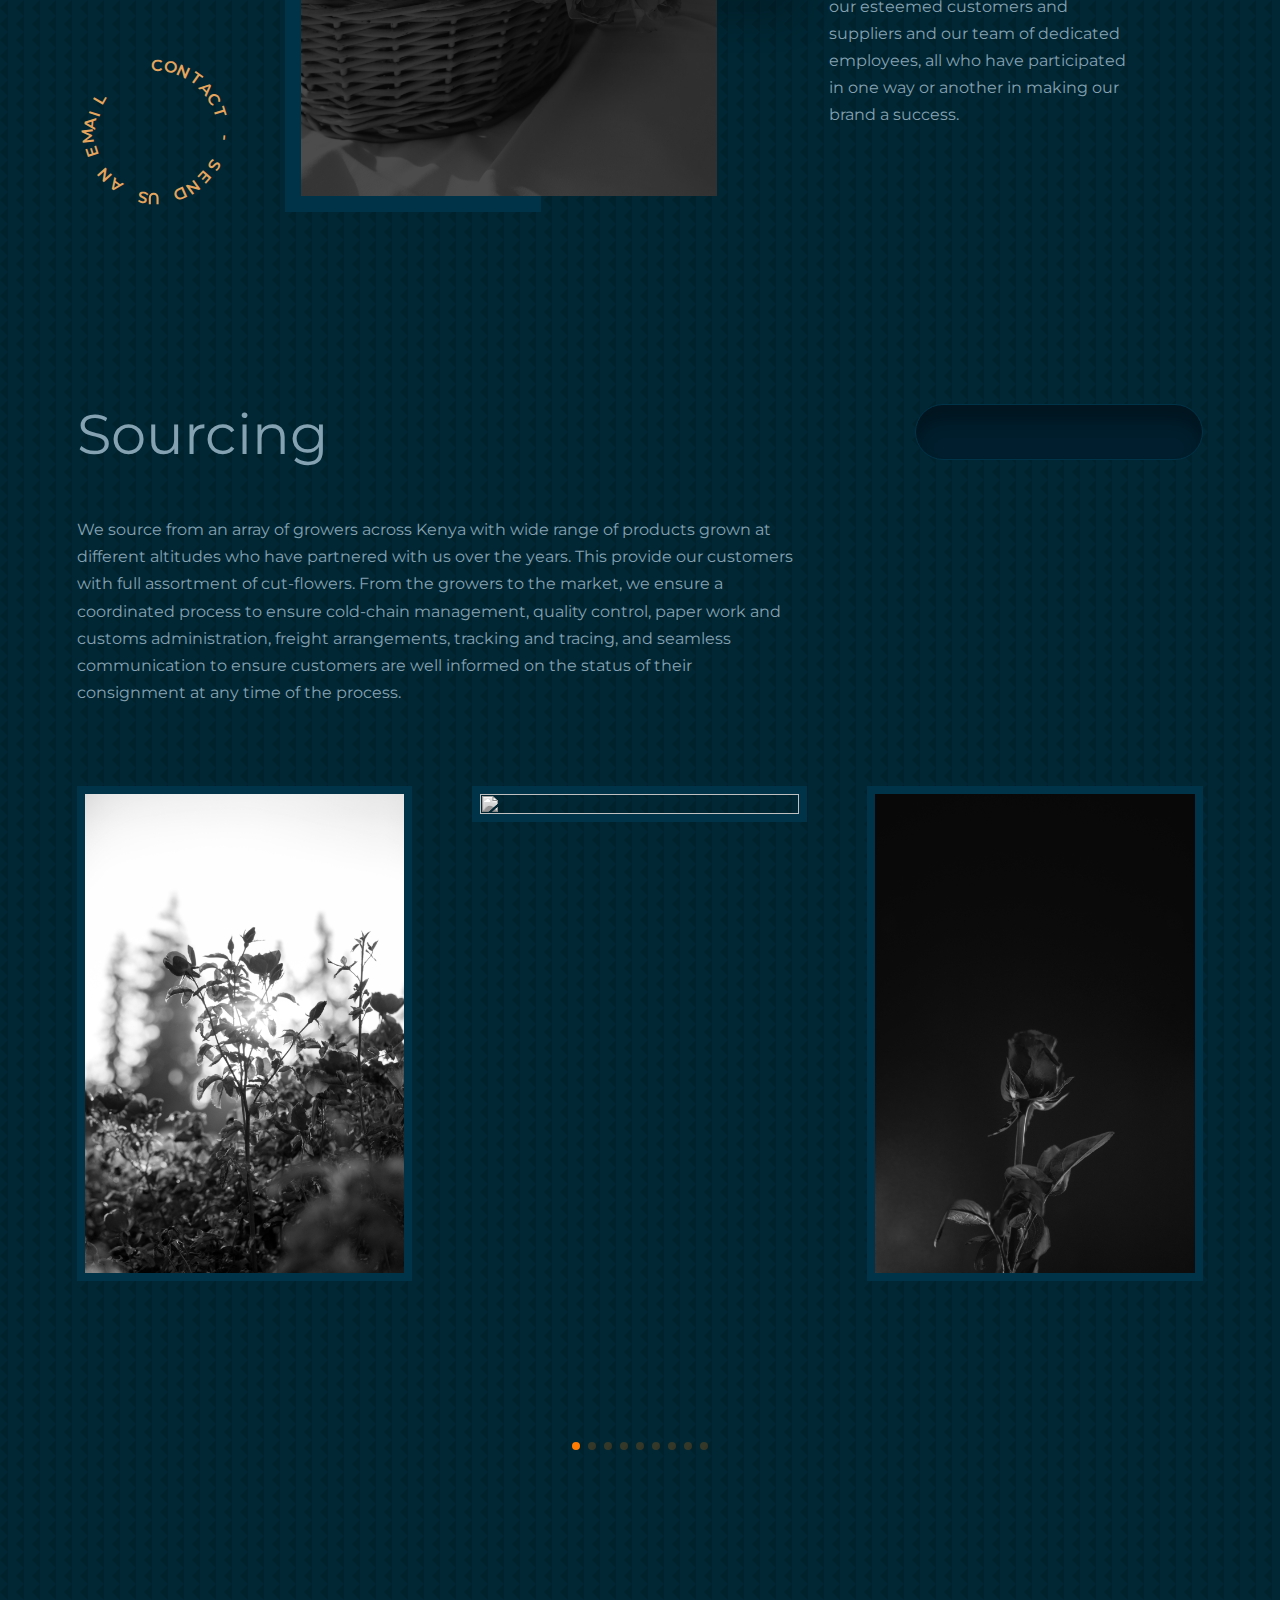
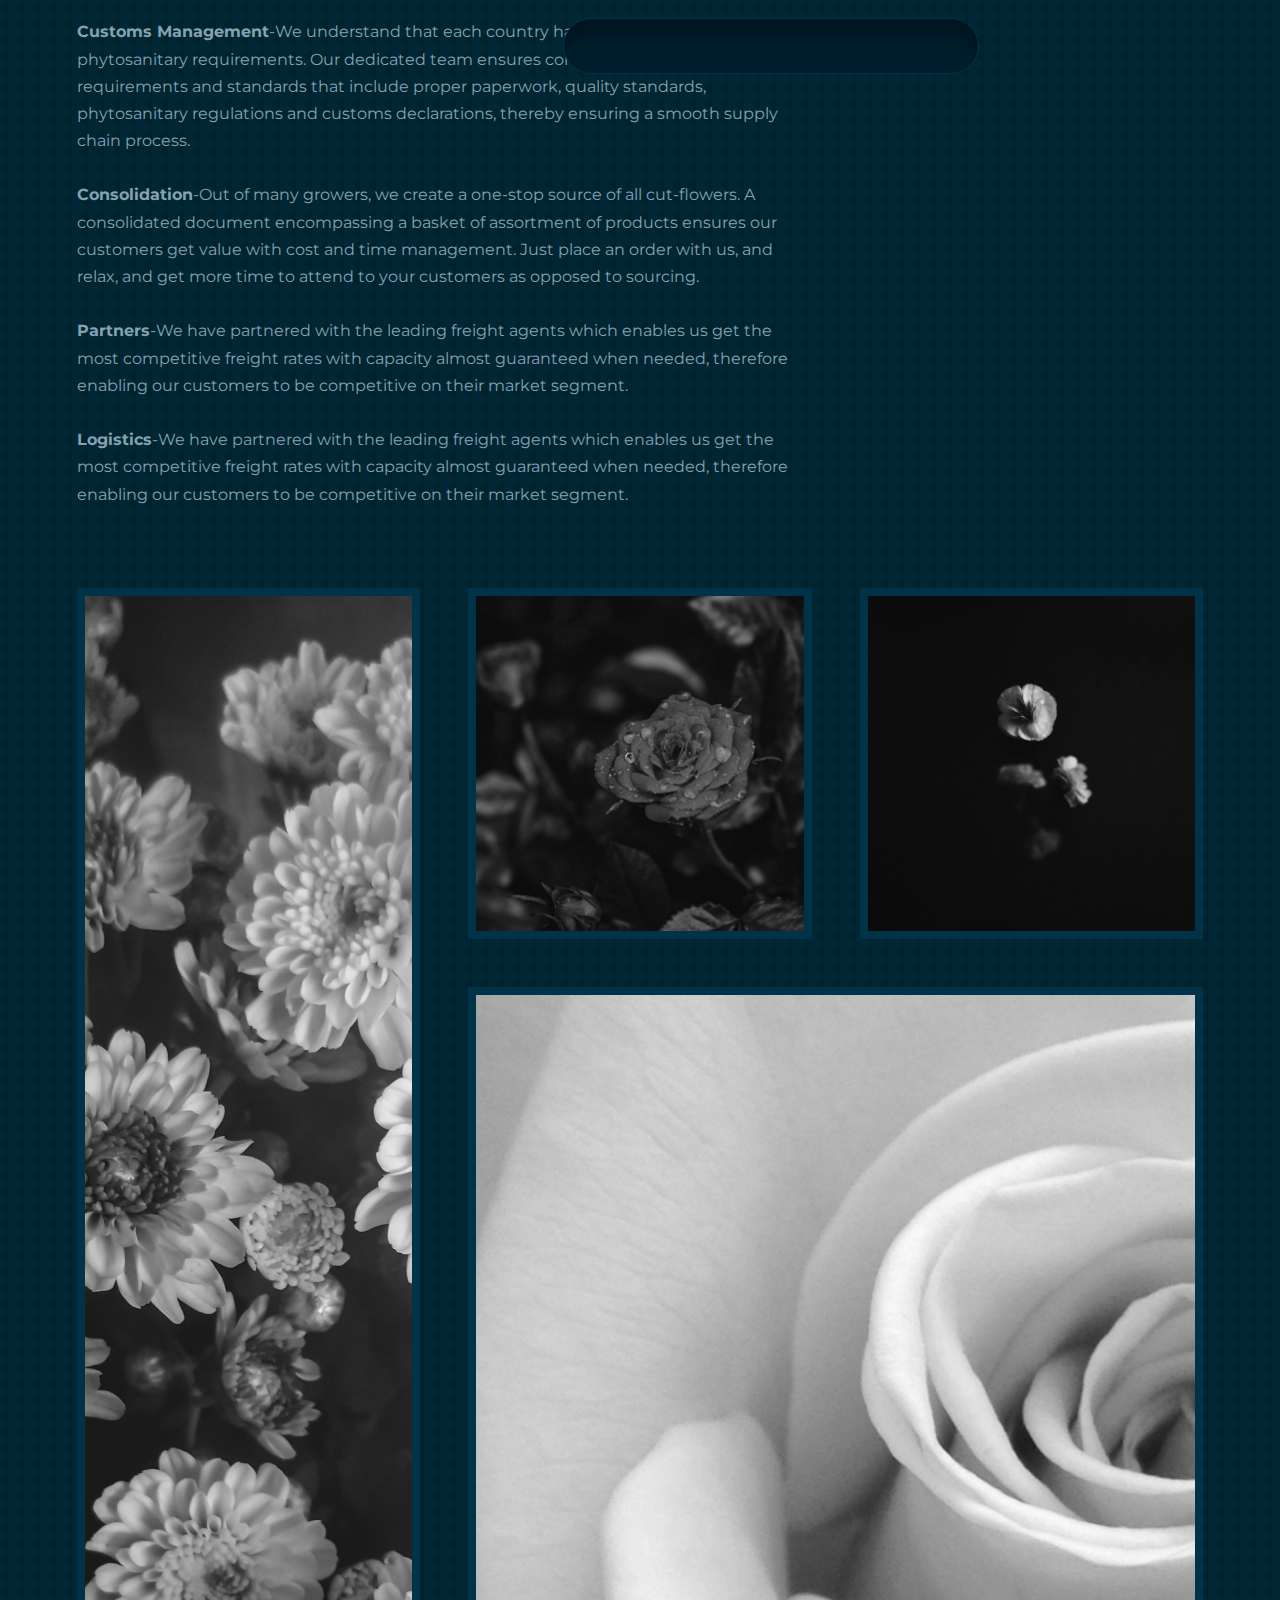
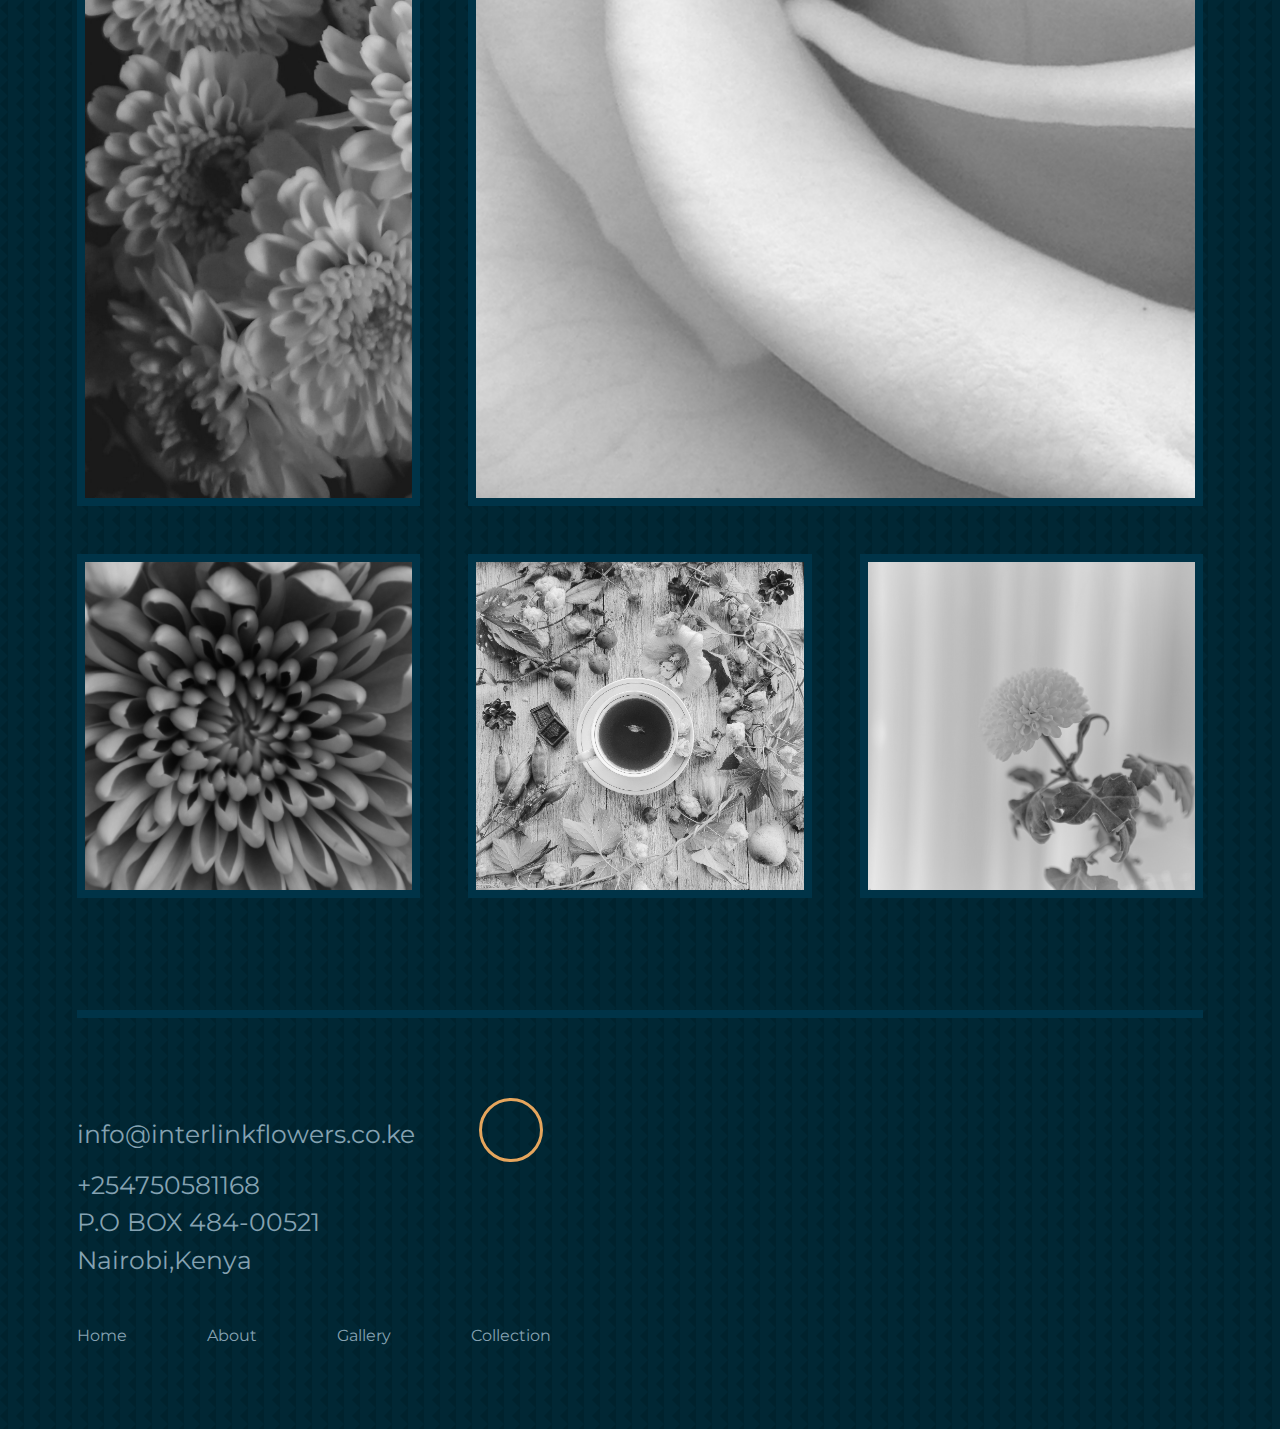
==== commit 944156e2: "Merge branch 'main' of github.com:infosecmentor/inter" ====
--- a/index.html
+++ b/index.html
@@ -20,12 +20,22 @@
             <a href="index.html" class="nav__logo"><img src="./images/interlink logo.png" alt="Nav Logo"></a>
             
             <ul class="nav__links">
-                <li><button class="homebutton"><a href="./sprayroses.html">Spray Roses</a></button></li>
-                <li><button class="homebutton"><a href="./premiumroses.html">Premium Roses</a></button></li>
-                <li><button class="homebutton"><a href="./summer.html">Summer flowers</a></button></li>
-                <li><button class="homebutton"><a href="./sprayca.html">Spray Carnations</a></button></li>
-                <li><button class="homebutton"><a href="./chrysan.html">Chrysanthemums</a></button></li>
-                <li><button class="homebutton"><a href="./alstra.html">Alstroemeria</a></button></li>
+                <li><button class="homebutton"><a href="./index.html">Home</a></button></li>
+                <li><button class="homebutton"><a href="./about.html">About Us</a></button></li>
+                <li><button class="homebutton"><a href="./contact.html">Contact</a></button></li>
+                <li>
+                    <div class="dropdown">
+                        <button class="dropbtn"><p>Gallery</p></button>
+                        <div class="dropdown-content">
+                            <a href="./sprayroses.html">Spray Roses</a>
+                            <a href="./premiumroses.html">Premium Roses</a>
+                            <a href="./summer.html">Summer flowers</a>
+                            <a href="./sprayca.html">Spray Carnations</a>
+                            <a href="./chrysan.html">Chrysanthemums</a>
+                            <a href="./alstra.html">Alstroemeria</a>
+                        </div>
+                    </div>
+                </li>
             </ul>
         
         
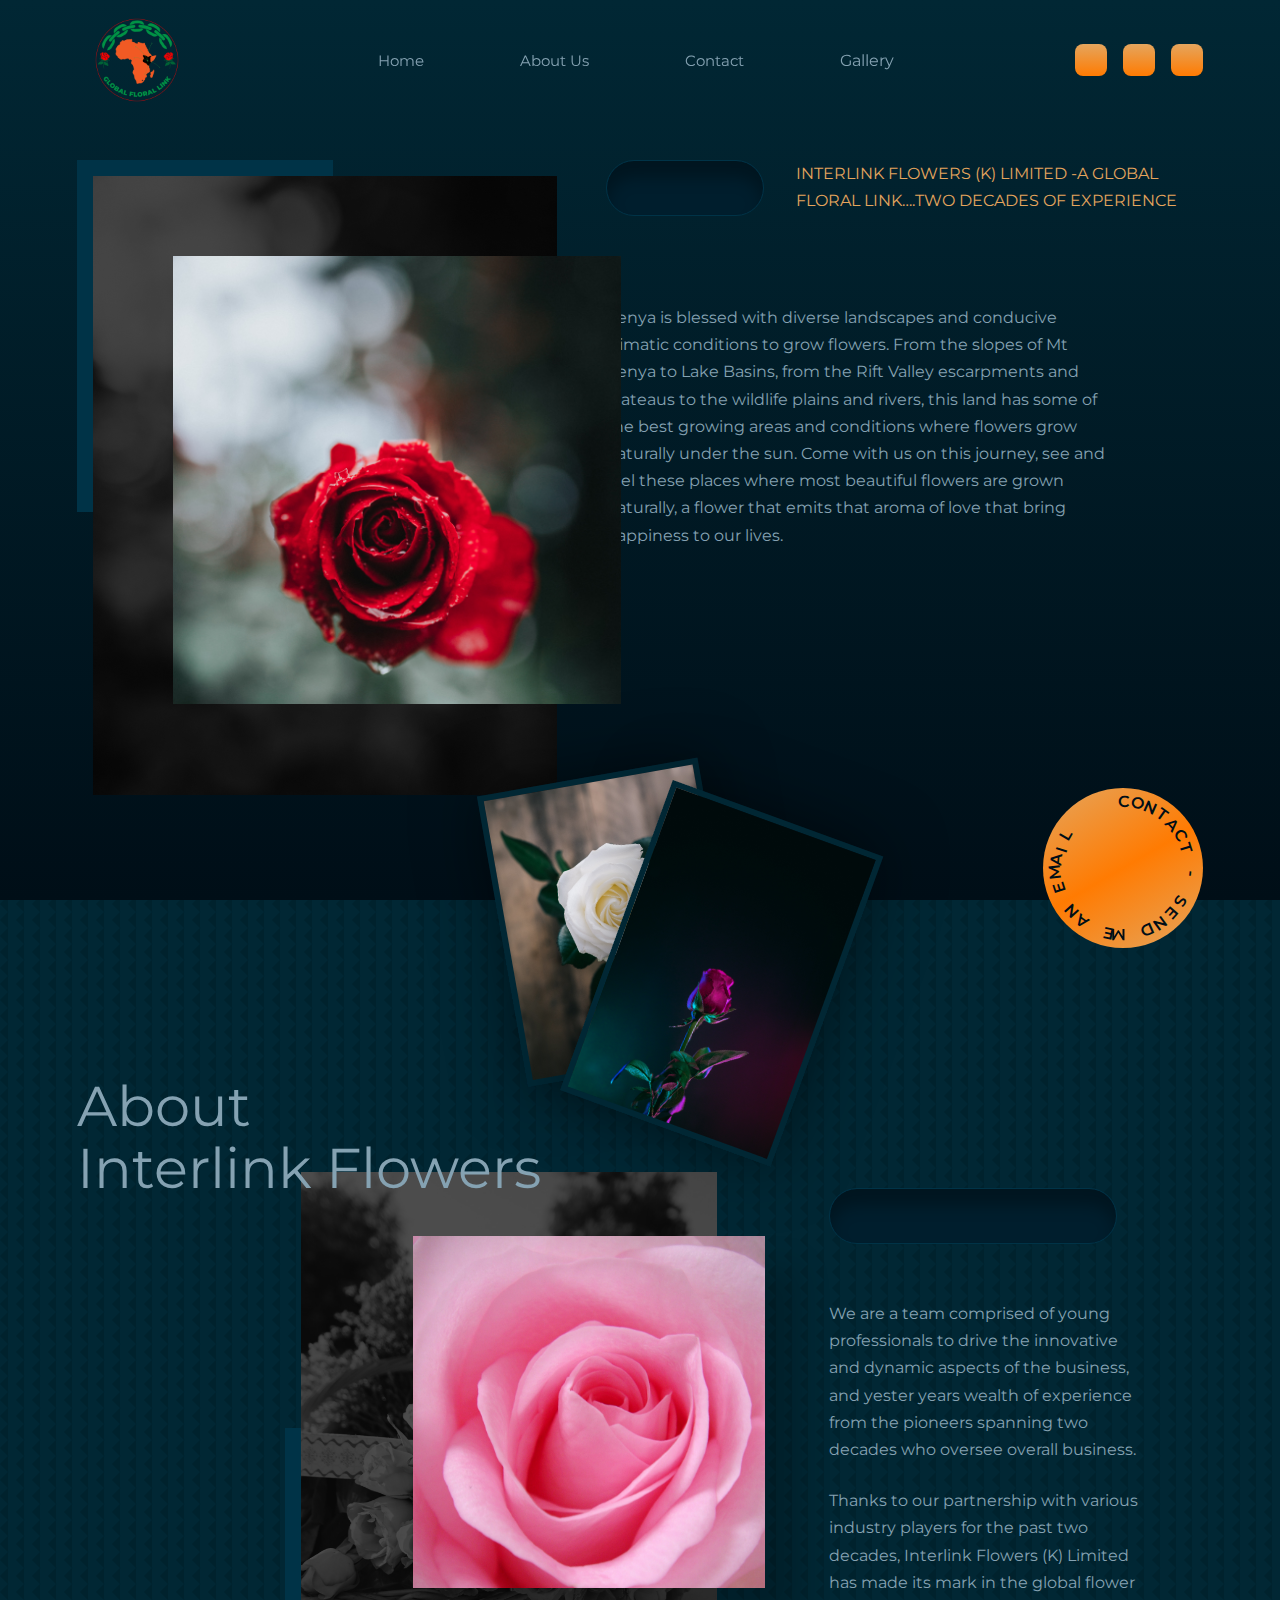
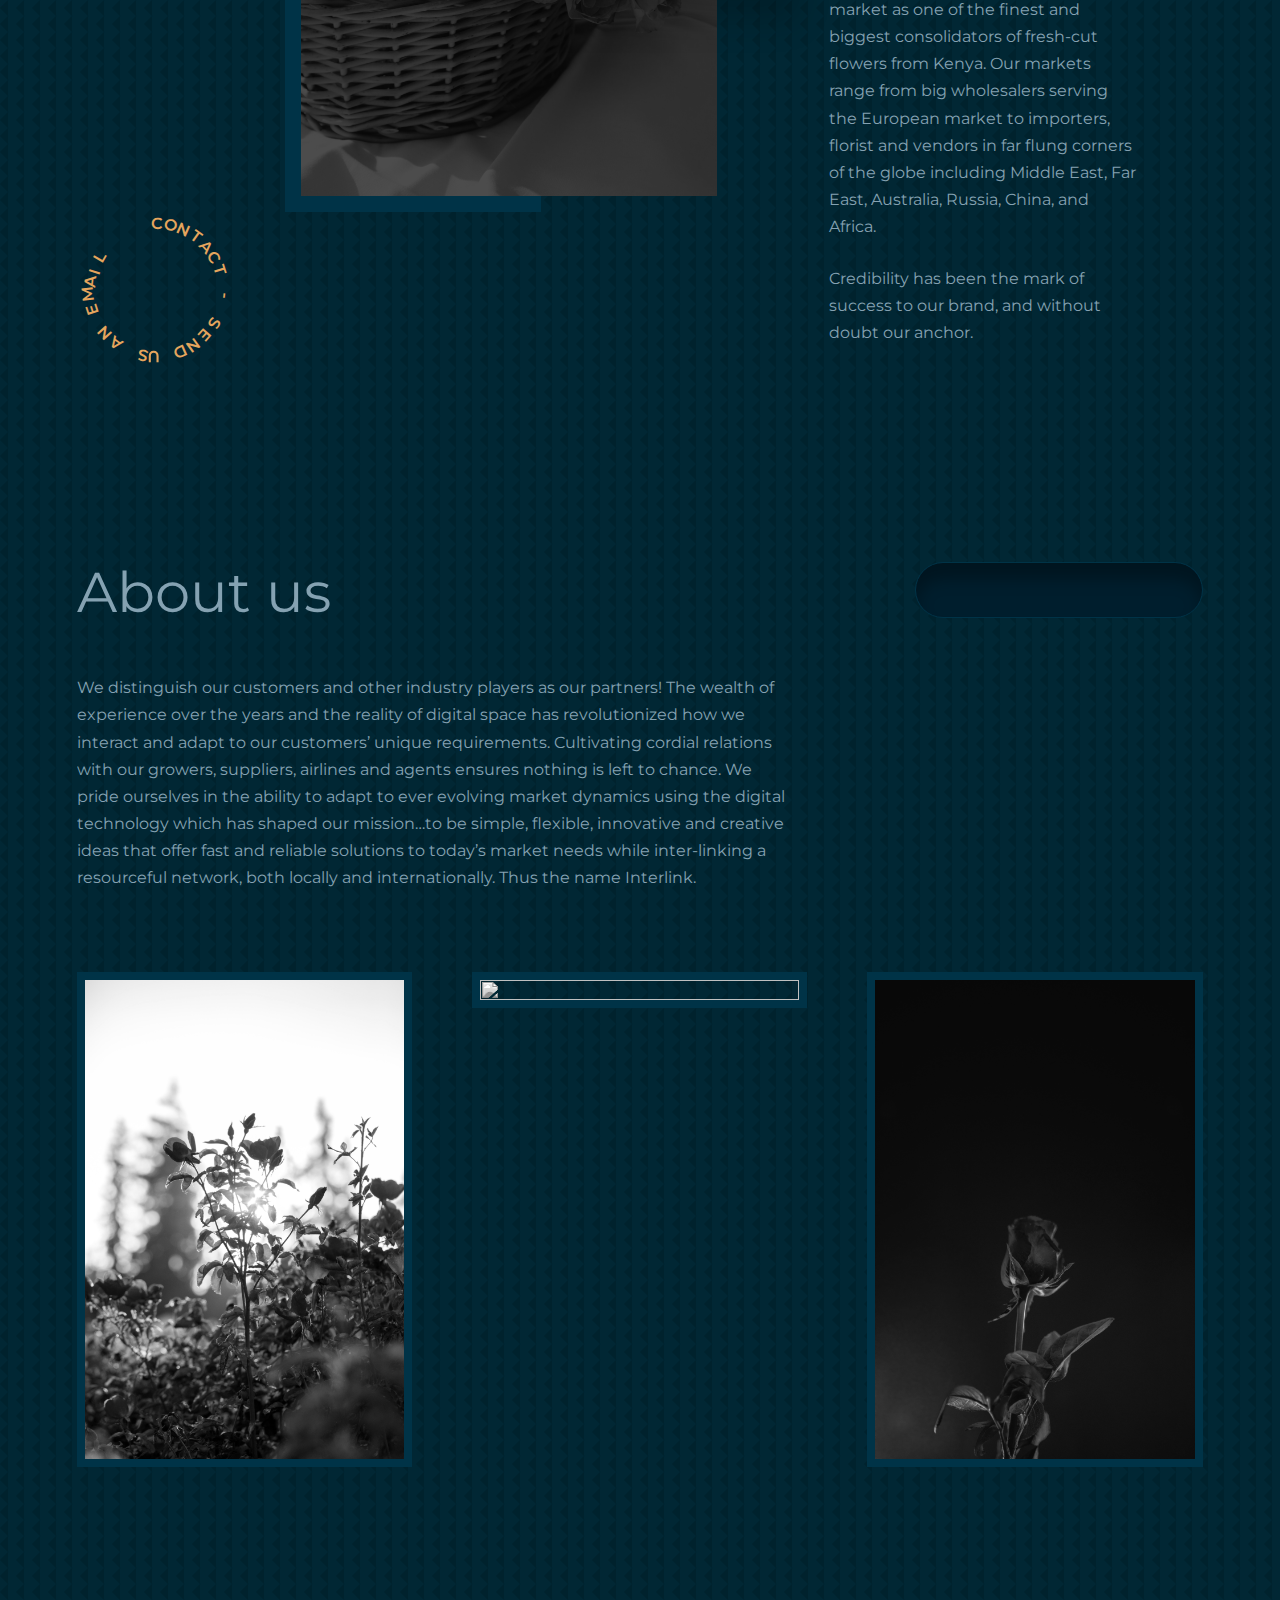
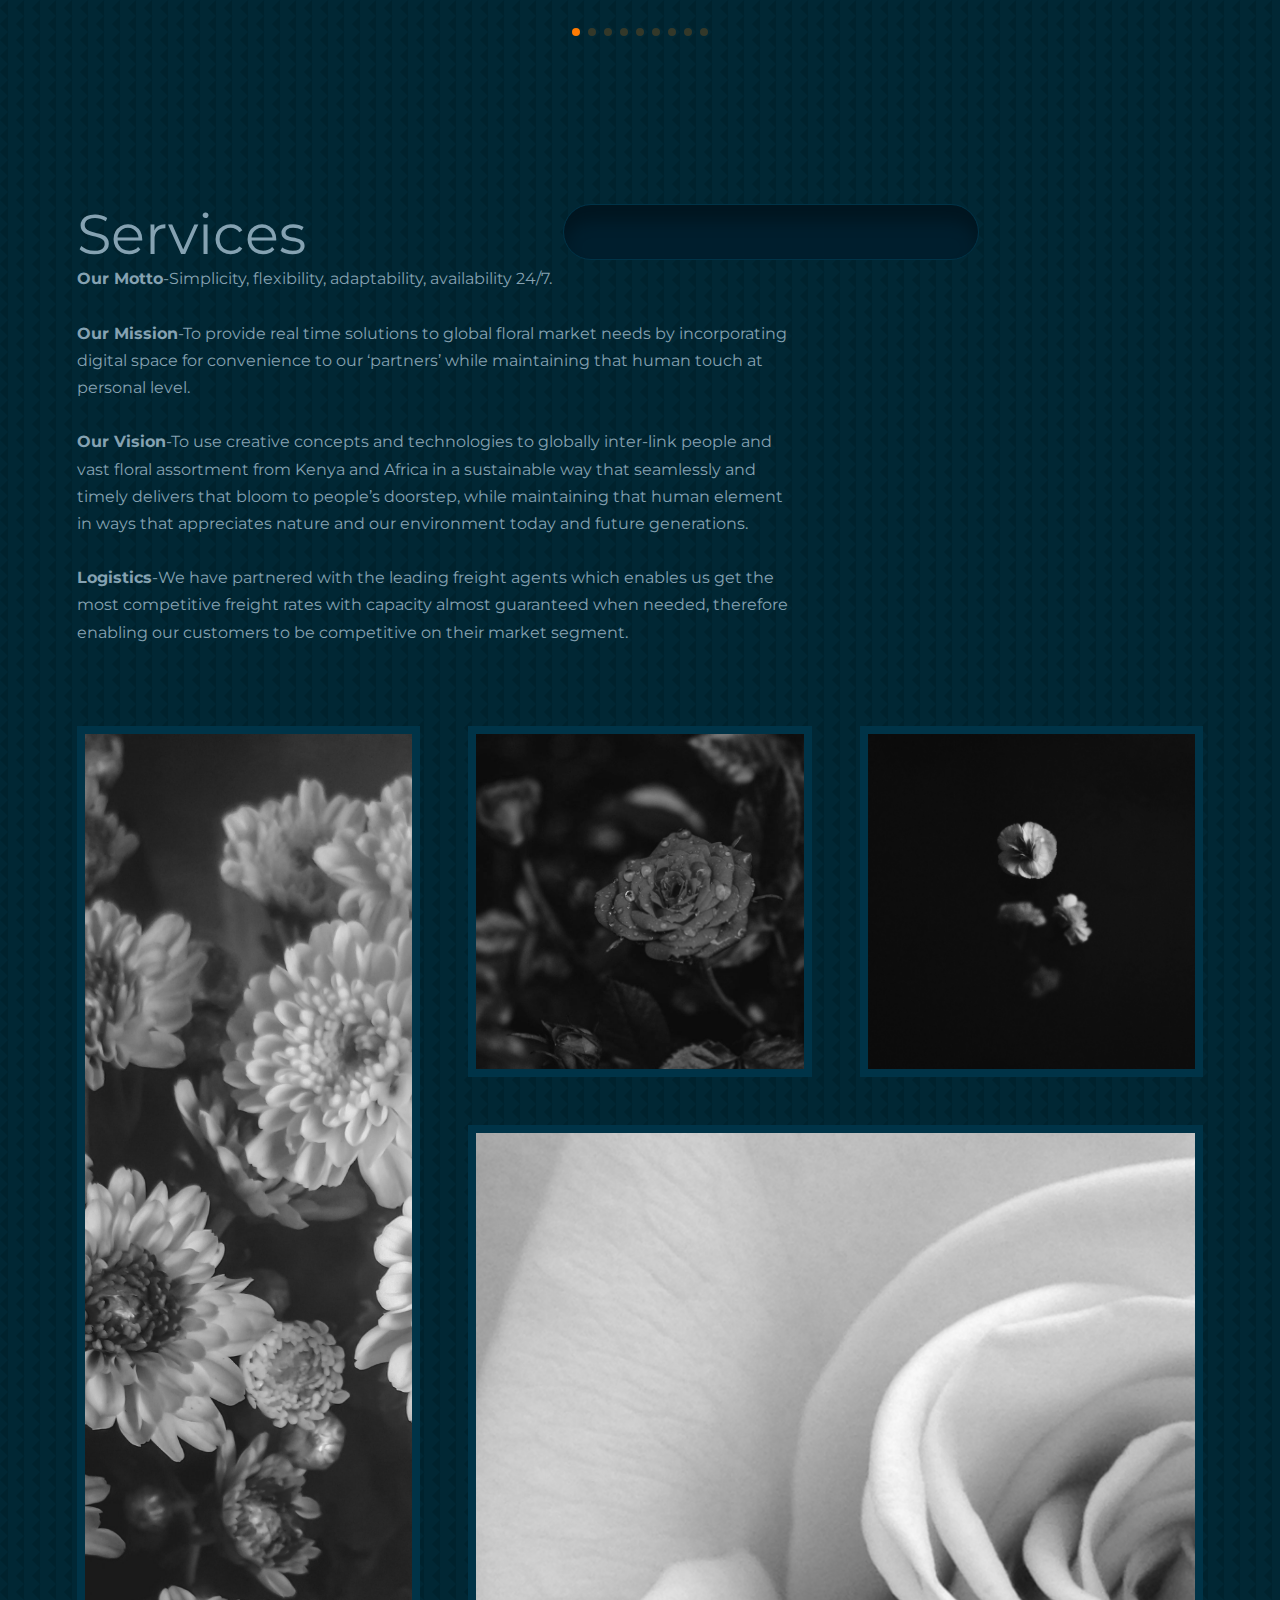
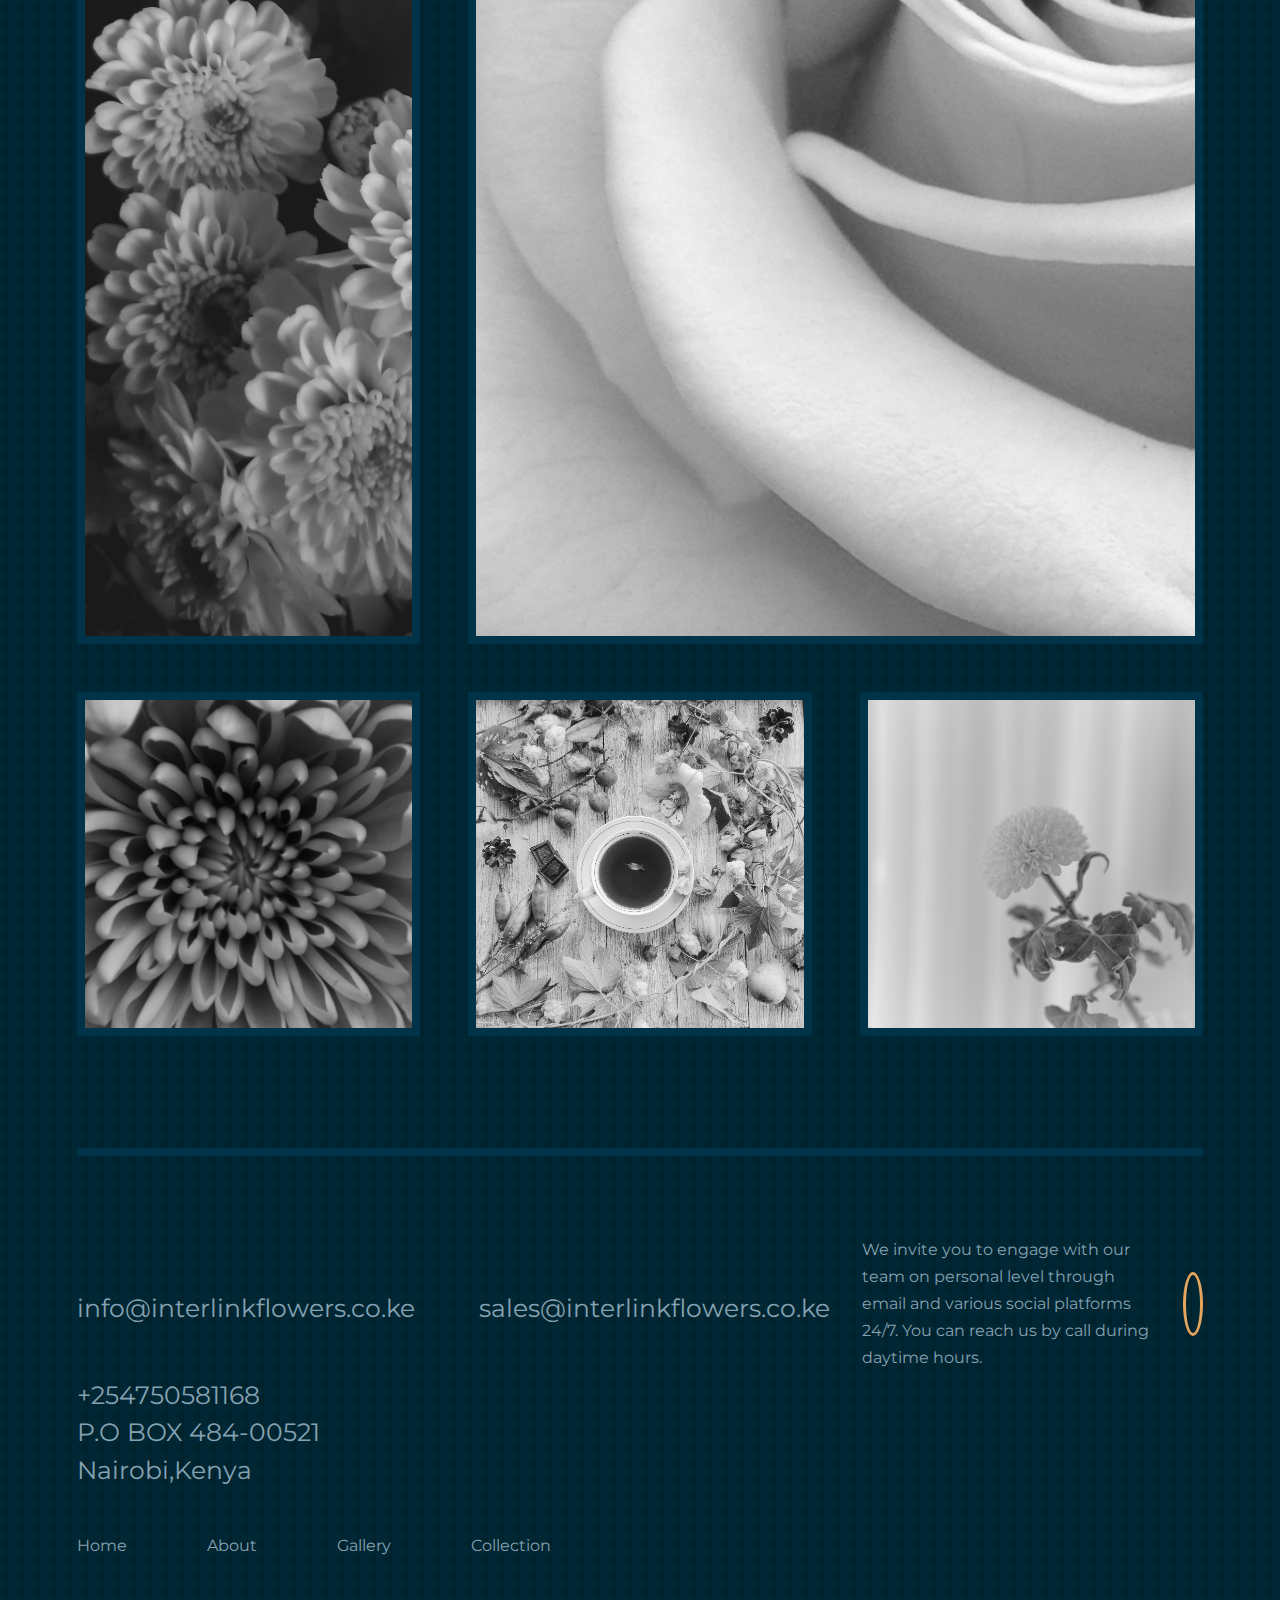
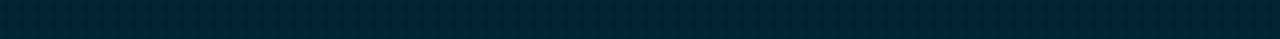
==== commit bb549d50: "updated write up" ====
--- a/index.html
+++ b/index.html
@@ -68,14 +68,16 @@
             <div class="header__right">
                 <div class="header__head">
                     <div class="empty header__empty"></div>
-                    <a class="header__tag">A GLOBAL FLORAL LINK WITH 14 YEARS OF EXPERIENCE</a>
+                    <a class="header__tag">INTERLINK FLOWERS (K) LIMITED -A GLOBAL FLORAL LINK….TWO DECADES OF EXPERIENCE</a>
                 </div>
                 <p>Kenya is blessed with diverse landscapes and conducive climatic conditions to grow flowers. From
                     the slopes of Mt Kenya to Lake Basins, from the Rift Valley escarpments and plateaus to the wildlife
                     plains and rivers, this land has some of the best growing areas and conditions where flowers grow
-                    naturally under the sun.</p>
-                <p>
-                    INTERLINK FLOWERS - A GLOBAL FLORAL LINK WITH 14 YEARS OF EXPERIENCE
+                    naturally under the sun.
+                
+                    Come with us on this journey, see and feel these places where most beautiful flowers are grown
+                   naturally, 
+                   a flower that emits that aroma of love that bring happiness to our lives.
                 </p>
                 <a href="mailto:info@interlinkflowers.co.ke" class="header__btn-md">Let's Talk</a>
             </div>
@@ -120,18 +122,19 @@
             <div class="about__right">
                 <div class="empty about__empty"></div>
                 <p>
-                    Over the years, Interlink Flowers (previously Hortilink ) has made its mark in the global flower
-market as one of the finest consolidators of Kenyan Cut-Flowers.
+                    We are a team comprised of young professionals to drive the innovative and dynamic aspects of the
+business, and yester years wealth of experience from the pioneers spanning two decades who
+oversee overall business.
                 </p>
                 <p>
-                    Thanks to our partnership with
-                    Rosalink BV, one of the biggest wholesalers in The Netherlands serving the European market,
-                </p>
-                <p>
-                    our
-                    esteemed customers and suppliers and our team of dedicated employees, all who have participated
-                    in one way or another in making our brand a success.
-                </p>
+                    Thanks to our partnership with various industry players for the past two decades, Interlink Flowers
+(K) Limited has made its mark in the global flower market as one of the finest and biggest
+consolidators of fresh-cut flowers from Kenya. Our markets range from big wholesalers serving the
+European market to importers, florist and vendors in far flung corners of the globe including Middle
+East, Far East, Australia, Russia, China, and Africa.
+                </p>
+                <p>Credibility has been the mark of success to our brand, and without doubt our anchor.</p>
+                
             </div>
         </div>
     </section>
@@ -144,16 +147,17 @@
     <section id="gallery">
         <div class="container gallery__container swiper mySwiper">
             <div class="gallery__head">
-                <h2 class="gallery__title">Sourcing</h2>
+                <h2 class="gallery__title">About us</h2>
                 <div class="empty gallery__empty"></div>
             </div>
             <p>
-                We source from an array of growers across Kenya with wide range of products grown at different
-altitudes who have partnered with us over the years. This provide our customers with full
-assortment of cut-flowers. From the growers to the market, we ensure a coordinated process to
-ensure cold-chain management, quality control, paper work and customs administration, freight
-arrangements, tracking and tracing, and seamless communication to ensure customers are well
-informed on the status of their consignment at any time of the process.
+                We distinguish our customers and other industry players as our partners! The wealth of experience
+over the years and the reality of digital space has revolutionized how we interact and adapt to our
+customers’ unique requirements. Cultivating cordial relations with our growers, suppliers, airlines
+and agents ensures nothing is left to chance. We pride ourselves in the ability to adapt to ever
+evolving market dynamics using the digital technology which has shaped our mission…to be simple,
+flexible, innovative and creative ideas that offer fast and reliable solutions to today’s market needs
+while inter-linking a resourceful network, both locally and internationally. Thus the name Interlink.
             </p>
             
             
@@ -203,23 +207,19 @@
 
     <section id="exhibitions">
         <div class="container exhibitions__container">
-            <h2 class="exhibitions__title"></h2>
+            <h2 class="exhibitions__title">Services</h2>
             <div class="empty exhibitions__empty"></div>
             <div class="exhibitions__head">
                 <p>
-                <b>Customs Management</b>-We understand that each country has its own customs and phytosanitary requirements. Our
-dedicated team ensures compliance with all these requirements and standards that include proper
-paperwork, quality standards, phytosanitary regulations and customs declarations, thereby ensuring
-a smooth supply chain process. <br>
-
-  <br> <b>Consolidation</b>-Out of many growers, we create a one-stop source of all cut-flowers. A consolidated document
-encompassing a basket of assortment of products ensures our customers get value with cost and
-time management. Just place an order with us, and relax, and get more time to attend to your
-customers as opposed to sourcing. <br>
-
-<br> <b>Partners</b>-We have partnered with the leading freight agents which enables us get the most competitive
-freight rates with capacity almost guaranteed when needed, therefore enabling our customers to be
-competitive on their market segment. <br>
+                <b>Our Motto</b>-Simplicity, flexibility, adaptability, availability 24/7. <br>
+
+  <br> <b>Our Mission</b>-To provide real time solutions to global floral market needs by incorporating digital space for
+  convenience to our ‘partners’ while maintaining that human touch at personal level. <br>
+
+<br> <b>Our Vision</b>-To use creative concepts and technologies to globally inter-link people and vast floral assortment
+from Kenya and Africa in a sustainable way that seamlessly and timely delivers that bloom to
+people’s doorstep, while maintaining that human element in ways that appreciates nature and our
+environment today and future generations. <br>
 
 <br> <b>Logistics</b>-We have partnered with the leading freight agents which enables us get the most competitive
 freight rates with capacity almost guaranteed when needed, therefore enabling our customers to be
@@ -248,6 +248,9 @@
         <div class="container footer__container">
             <div class="footer__head">
                 <h2 class="footer__title"> info@interlinkflowers.co.ke</h2> <br>
+                <h2 class="footer__title"> sales@interlinkflowers.co.ke</h2>
+                <p>We invite you to engage with our team on personal level through email and various social platforms
+                    24/7. You can reach us by call during daytime hours.</p>
                 
                 
                 <a href="mailto: info@interlinkflowers.co.ke" class="footer__btn"><i class="uil uil-arrow-up-right"></i></a>
@@ -255,6 +258,7 @@
             </div>
 
             <h2 class="footer__title"> +254750581168</h2>
+            
             <h2 class="footer__title">P.O BOX 484-00521</h2>
             <h2 class="footer__title">Nairobi,Kenya</h2>
             <ul class="footer__links">
